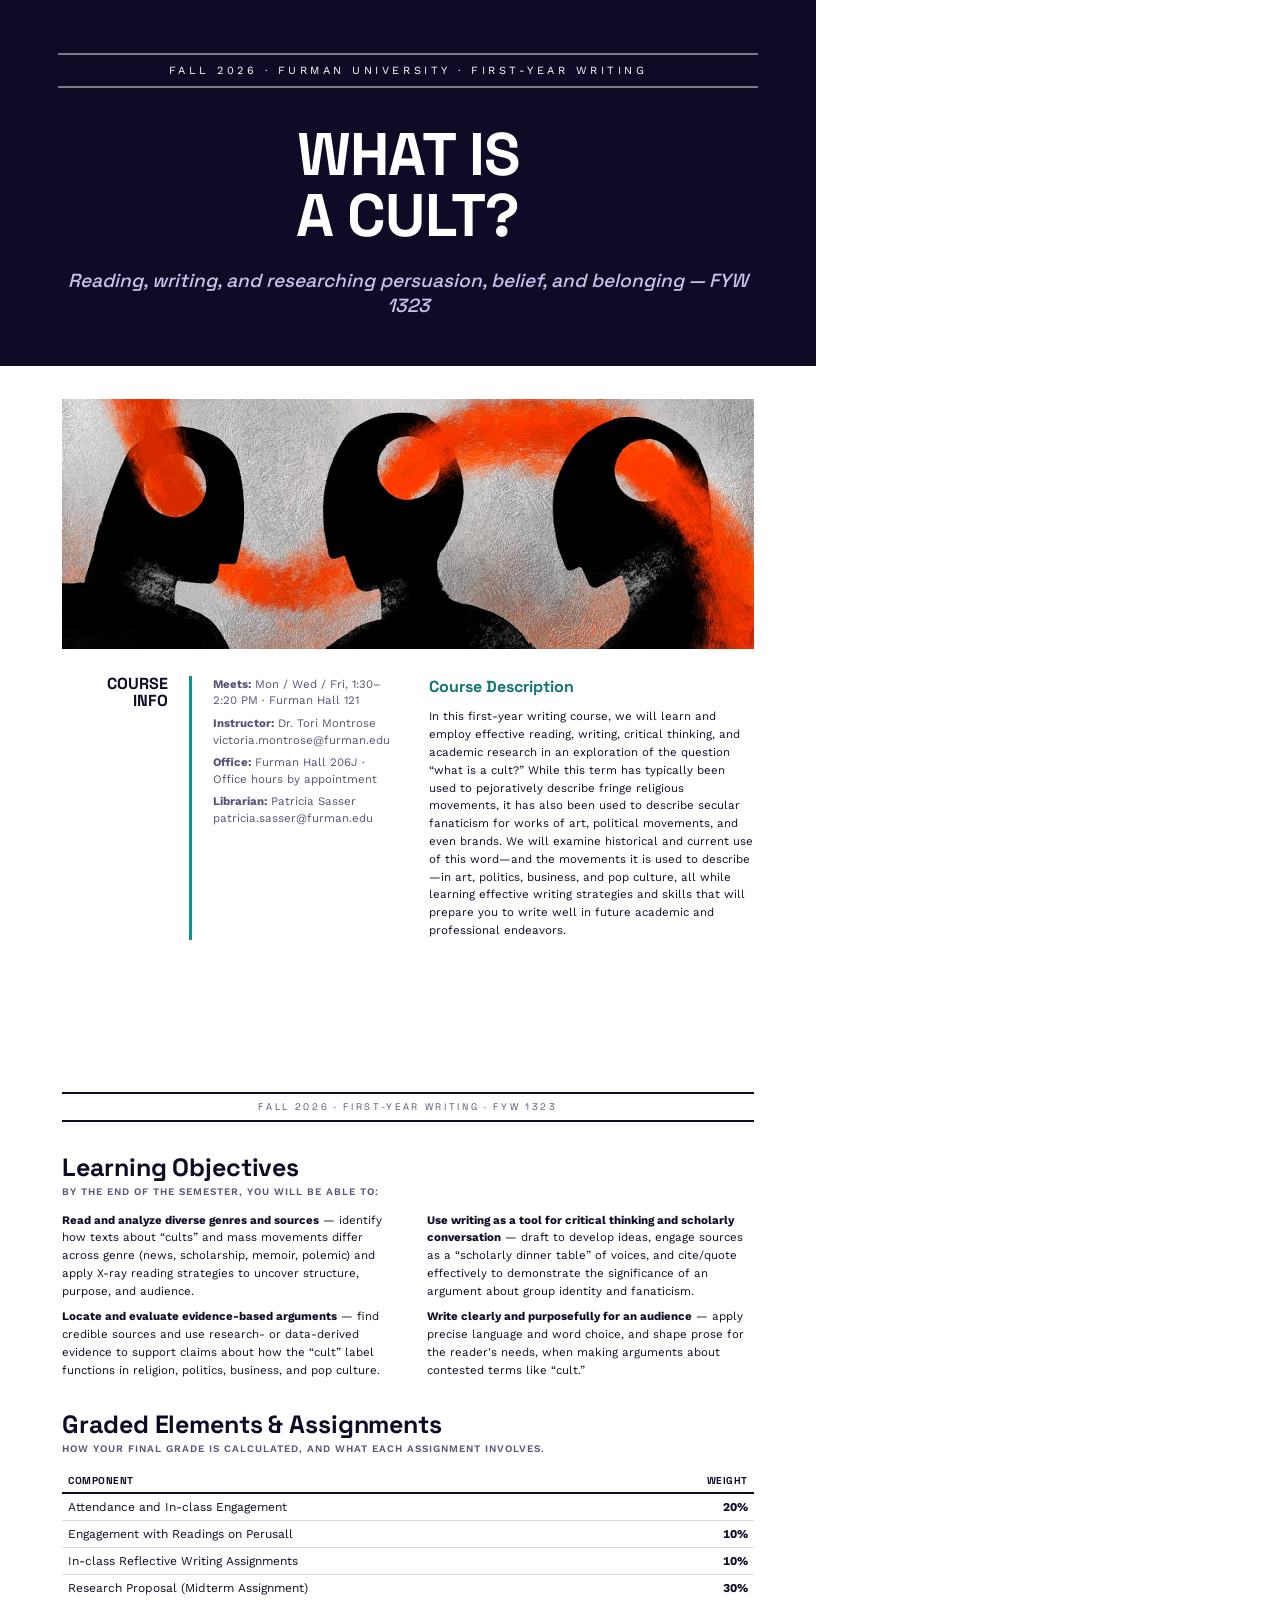
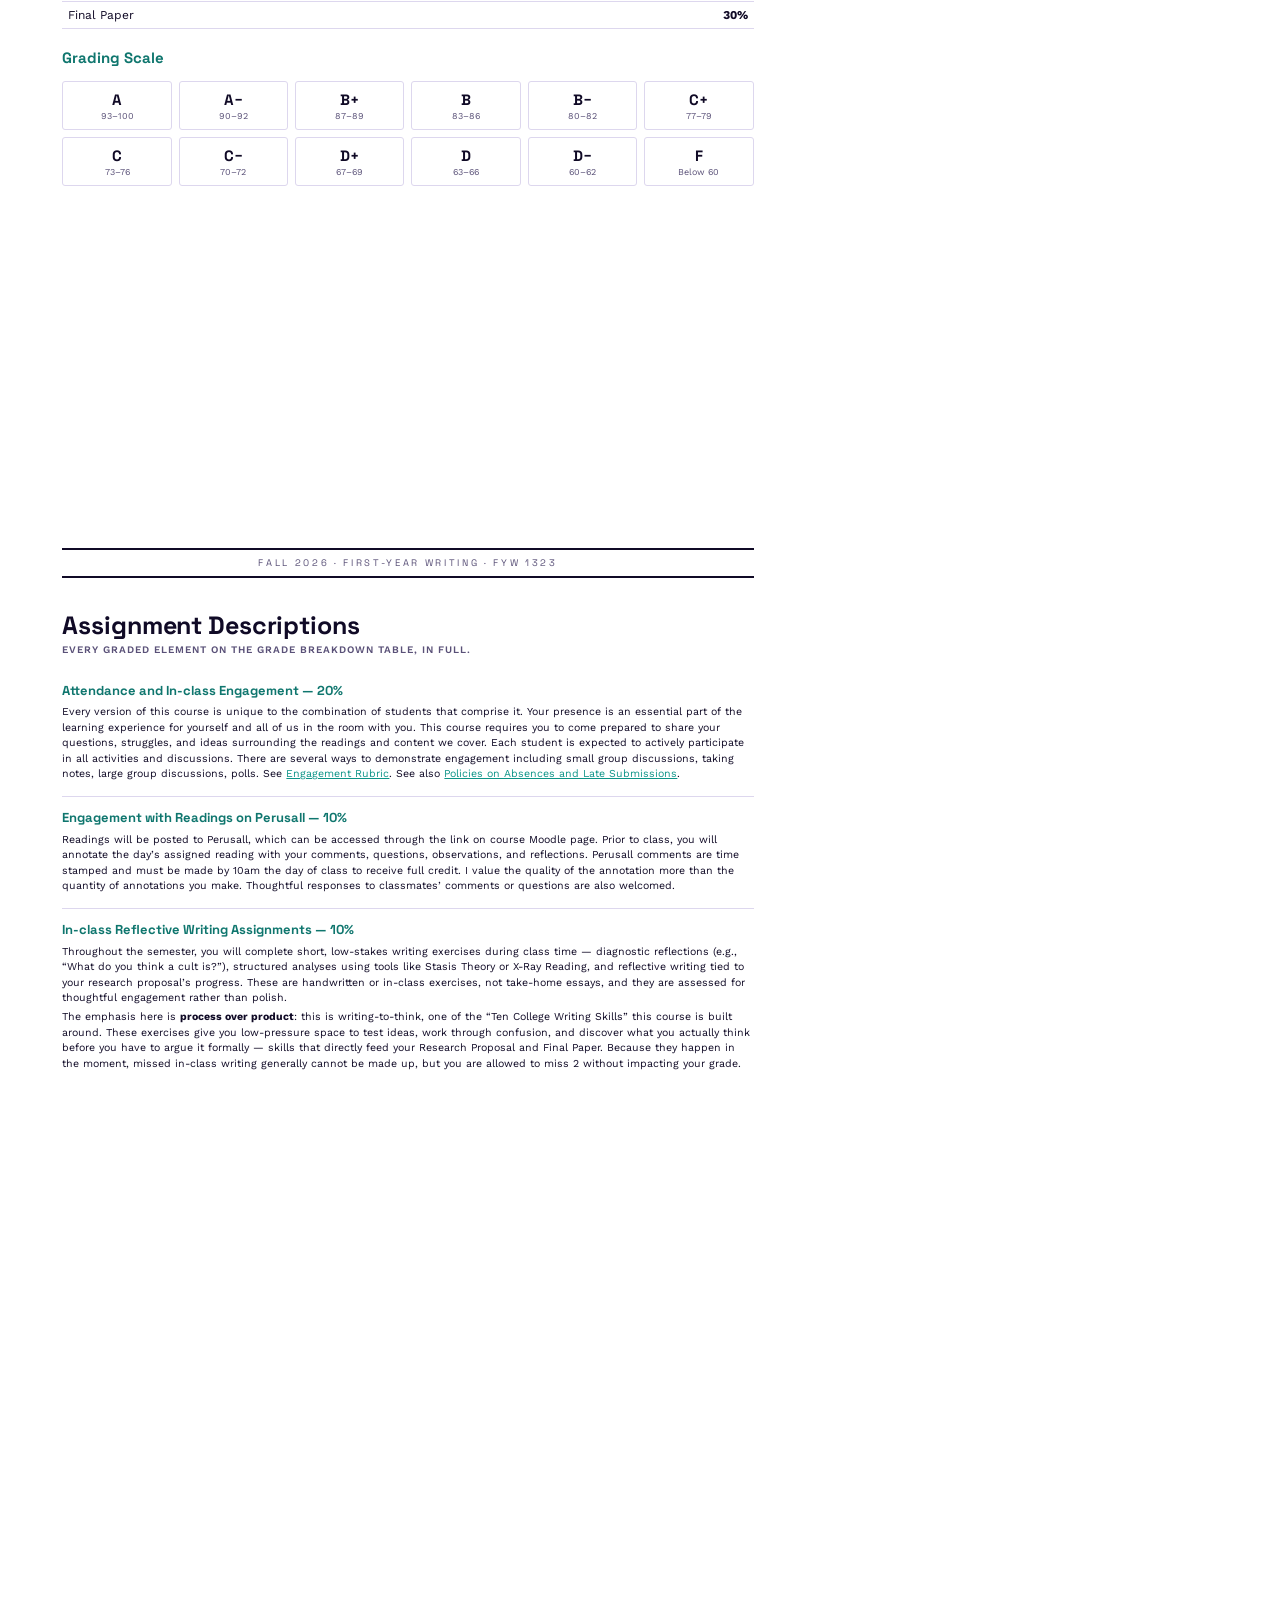
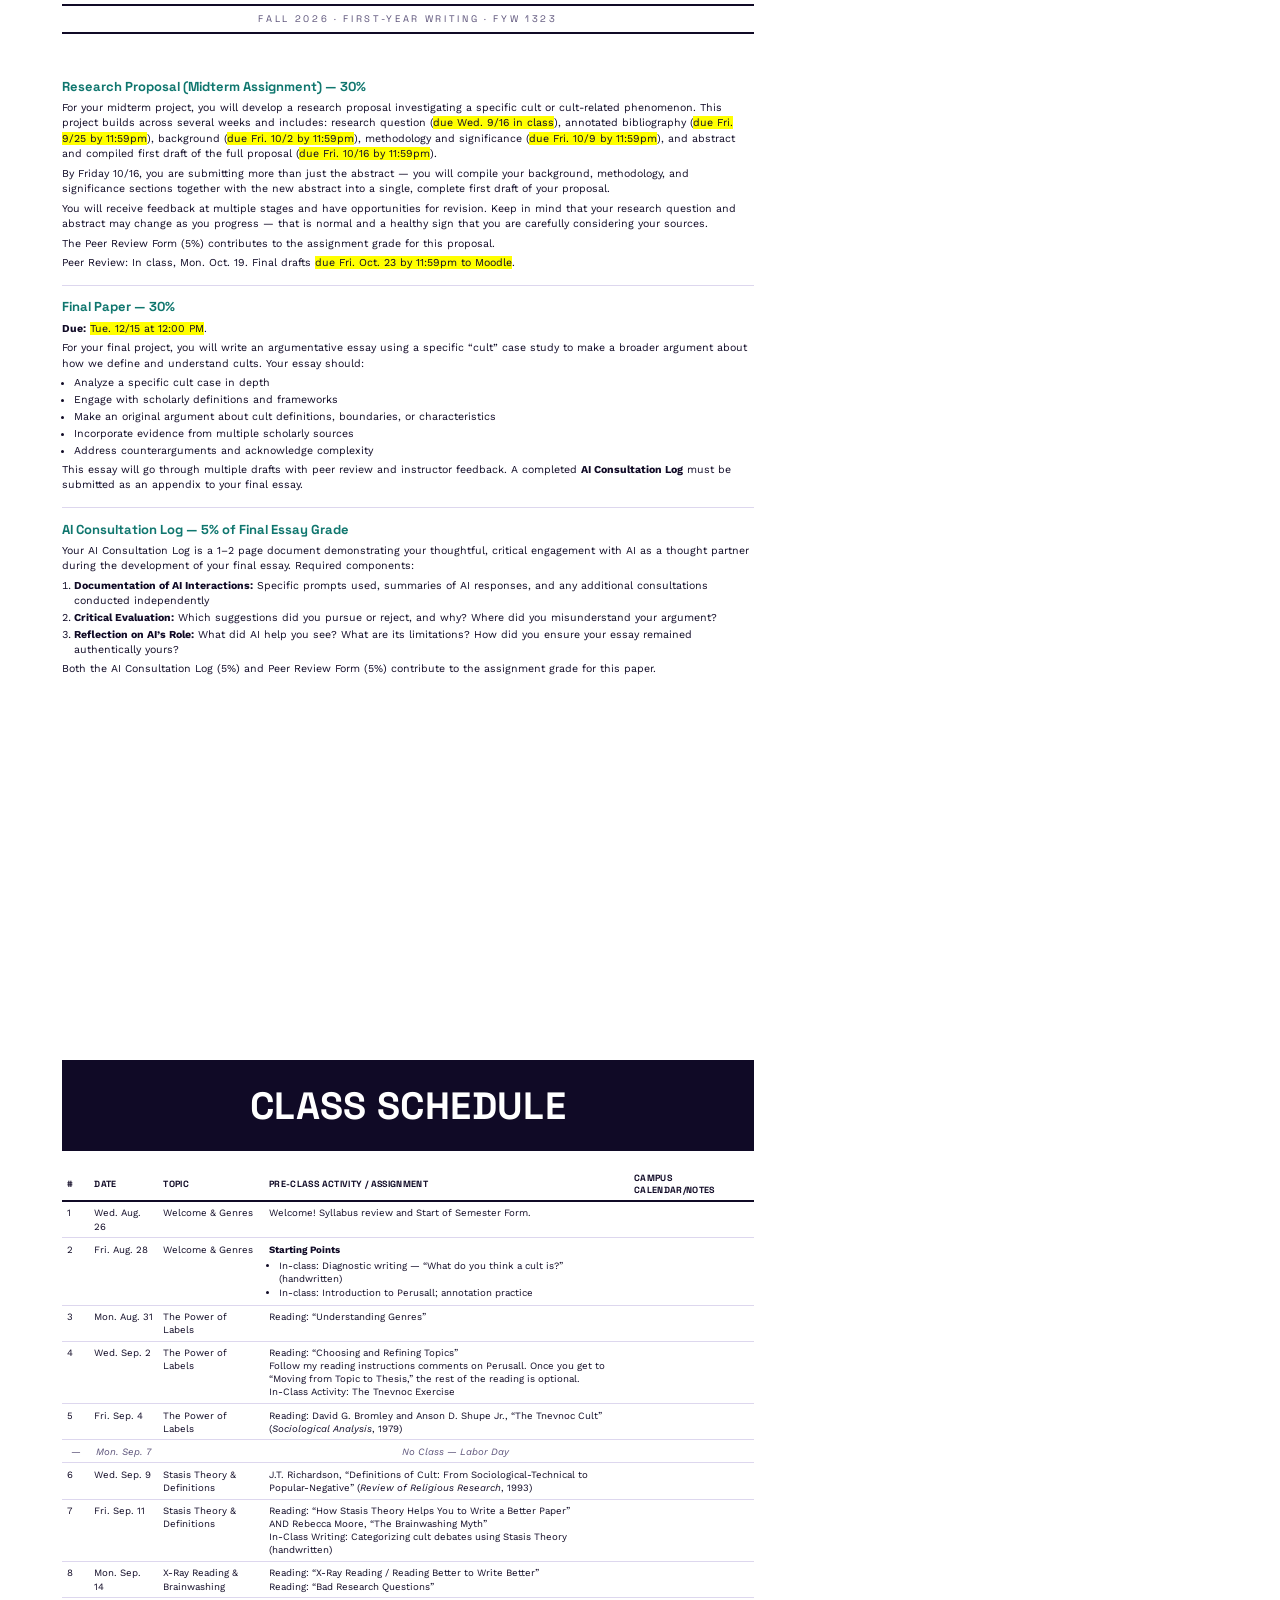
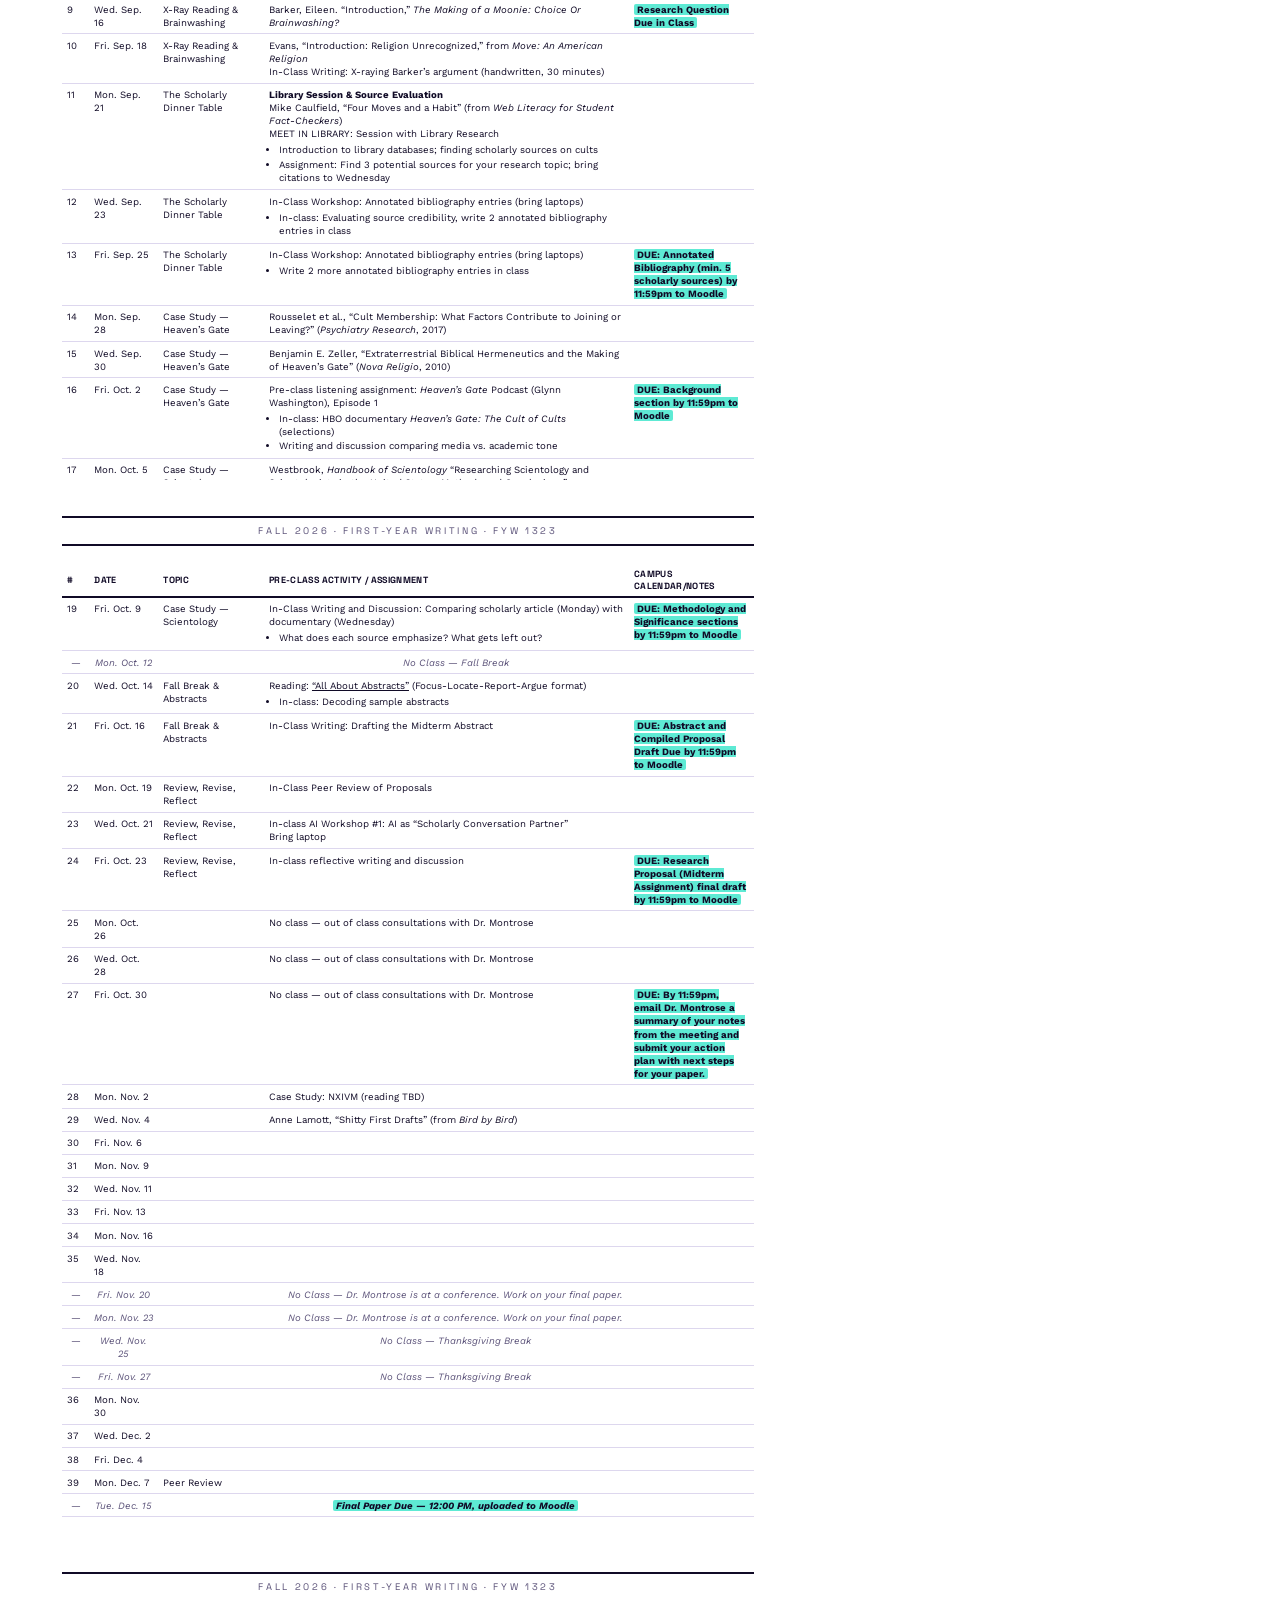
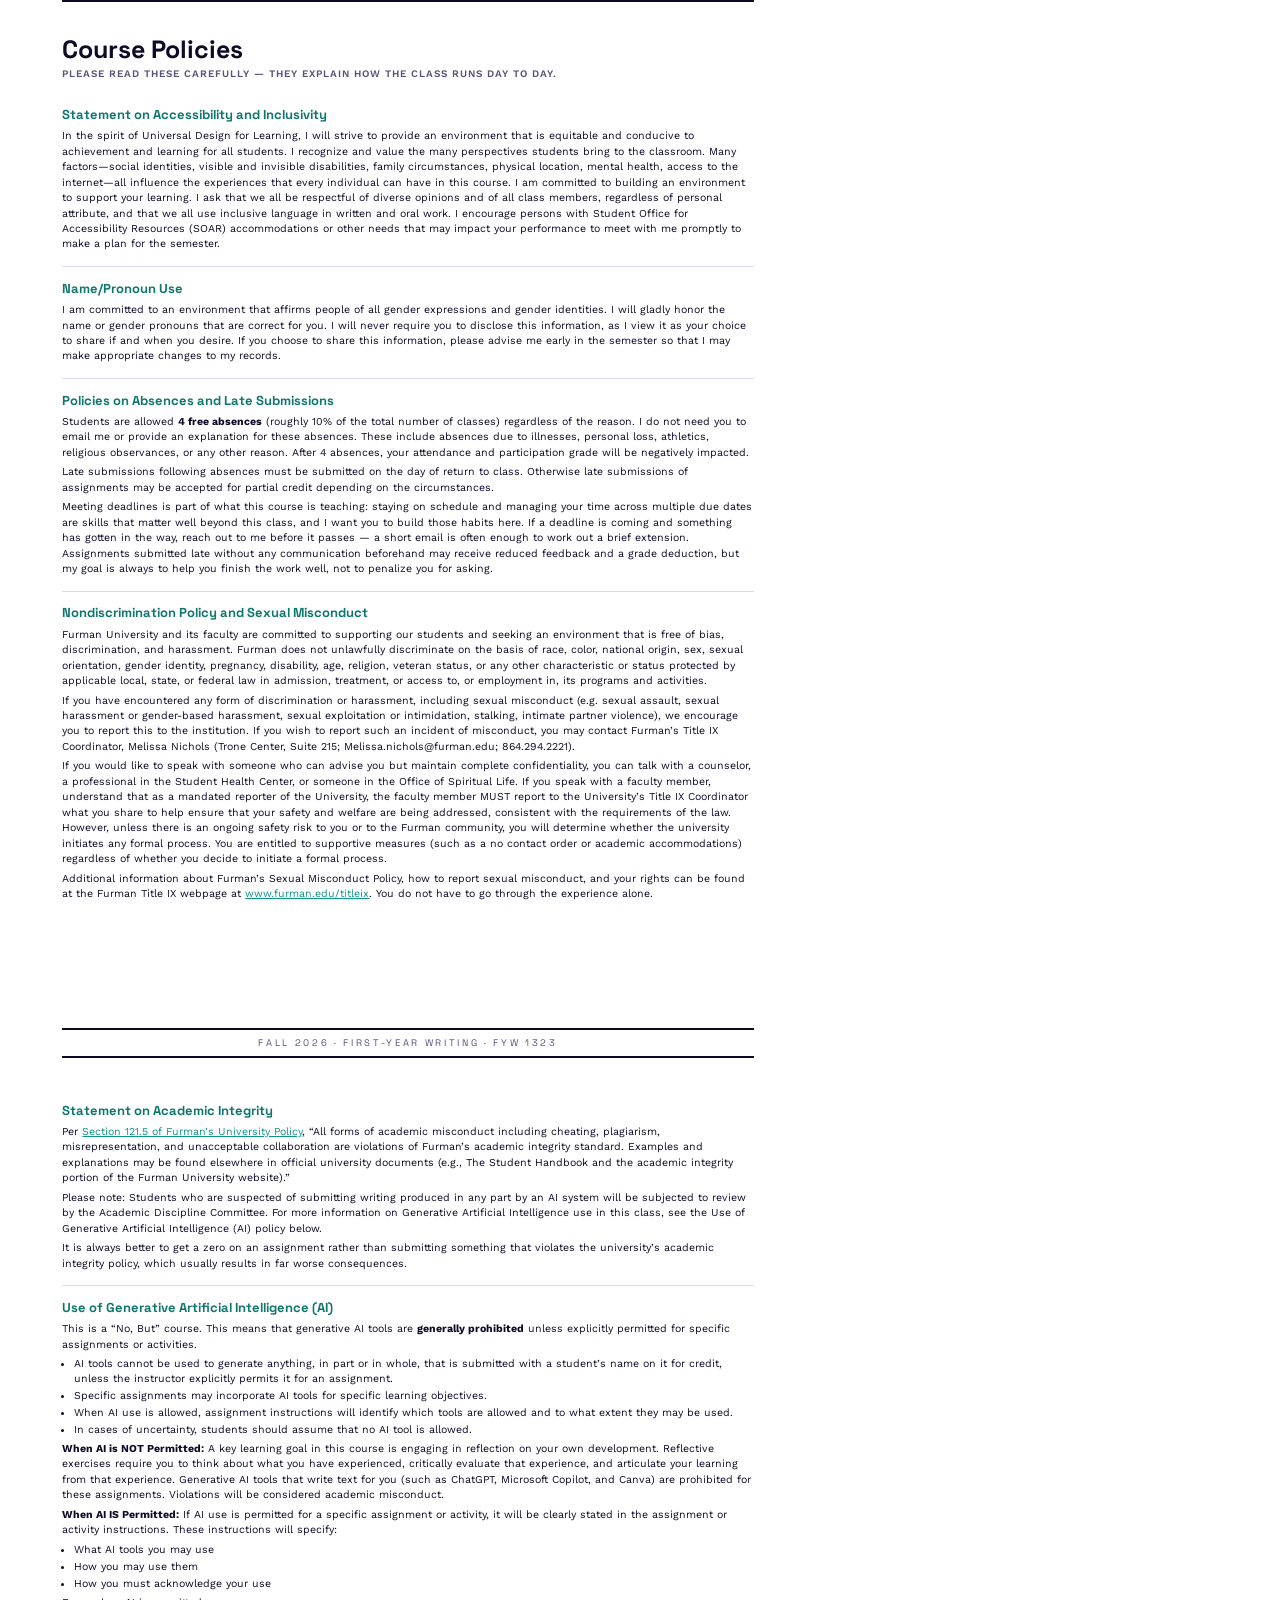
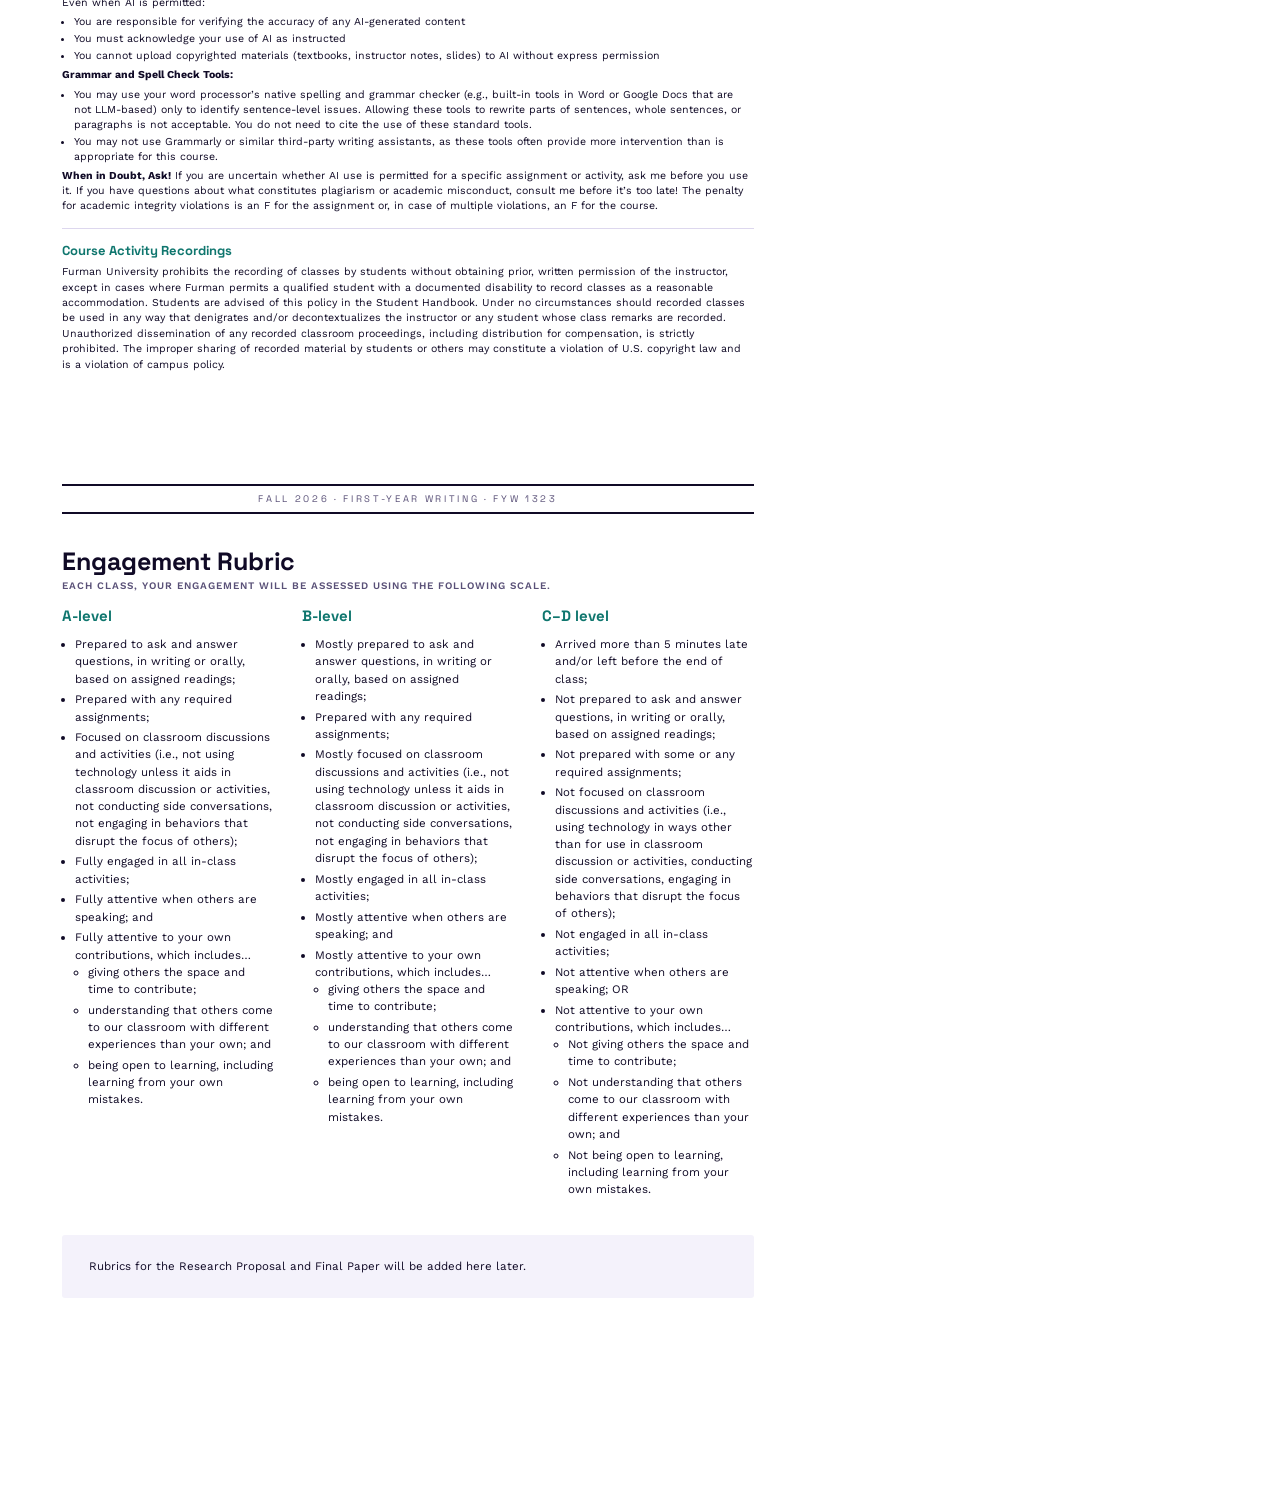
==== print-pdf/fyw-syllabus.html @ 08224fe6 "Add Perusall reading guidance to Wed. Sep. 2 entry Notes that students should follow the reading ins" ====
<!doctype html>
<html><head><meta charset="utf-8">
<title>FYW 1323 Syllabus</title>
<link rel="preconnect" href="https://fonts.googleapis.com">
<link rel="preconnect" href="https://fonts.gstatic.com" crossorigin>
<link href="https://fonts.googleapis.com/css2?family=Space+Grotesk:wght@500;600;700&family=Work+Sans:wght@400;500;600;700&display=swap" rel="stylesheet">
<link rel="stylesheet" href="print-system.css">
<style>
:root {
  --paper: #ffffff;
  --ink: #100a26;
  --ink-soft: #5a5178;
  --dark: #100a26;
  --on-dark: #ffffff;
  --on-dark-soft: #cbc3ec;
  --accent-a: #0d9488;
  --accent-strong: #0f766e;
  --accent-b: #6d28d9;
  --line: #ddd7ee;
  --callout-bg: #f4f2fb;
  --photo-bg: #f6f4fc;
  --accent-mark: #5eead4;
  --font-display: "Space Grotesk", sans-serif;
  --font-body: "Work Sans", sans-serif;
}
body { background: #ffffff; }
mark { color: #100a26 !important; }
a { color: var(--accent-a); }
</style>
</head><body>

<div class="page">
  <div class="cover-hero">
    <div class="cover-eyebrow">Fall 2026 &middot; Furman University &middot; First-Year Writing</div>
    <h1 class="cover-title">WHAT IS<br>A CULT?</h1>
    <p class="cover-subtitle">Reading, writing, and researching persuasion, belief, and belonging &mdash; FYW 1323</p>
  </div>
  <div class="pad" style="margin-top:0.35in;">
    <div style="height:2.6in; overflow:hidden;"><img src="cover-photo.png" style="width:100%; height:100%; object-fit:cover; display:block;"></div>
    <div class="cols2" style="margin-top:0.28in;">
      <div class="side-head" style="grid-template-columns:1.1in 3px 1fr;">
        <div class="label" style="font-size:16px;">Course<br>Info</div>
        <div class="rule"></div>
        <div class="body prose">
          <p><strong>Meets:</strong> Mon / Wed / Fri, 1:30&ndash;2:20 PM &middot; Furman Hall 121</p>
          <p><strong>Instructor:</strong> Dr. Tori Montrose<br>victoria.montrose@furman.edu</p>
          <p><strong>Office:</strong> Furman Hall 206J &middot; Office hours by appointment</p>
          <p><strong>Librarian:</strong> Patricia Sasser<br>patricia.sasser@furman.edu</p>
        </div>
      </div>
      <div class="prose">
        <h4 class="block-title" style="font-size:16px;">Course Description</h4>
        <p>In this first-year writing course, we will learn and employ effective reading, writing, critical thinking, and academic research in an exploration of the question &ldquo;what is a cult?&rdquo; While this term has typically been used to pejoratively describe fringe religious movements, it has also been used to describe secular fanaticism for works of art, political movements, and even brands. We will examine historical and current use of this word&mdash;and the movements it is used to describe&mdash;in art, politics, business, and pop culture, all while learning effective writing strategies and skills that will prepare you to write well in future academic and professional endeavors.</p>
      </div>
    </div>
  </div>
</div>


<div class="page">
  <div class="runhead">Fall 2026 &middot; First-Year Writing &middot; FYW 1323</div>
  <div class="pad" style="margin-top:0.3in;">
    <div class="sec-title">Learning Objectives</div>
    <div class="sec-kicker">By the end of the semester, you will be able to:</div>
    <div class="cols2">
      <div class="prose">
        <p><strong>Read and analyze diverse genres and sources</strong> &mdash; identify how texts about &ldquo;cults&rdquo; and mass movements differ across genre (news, scholarship, memoir, polemic) and apply X-ray reading strategies to uncover structure, purpose, and audience.</p>
        <p><strong>Locate and evaluate evidence-based arguments</strong> &mdash; find credible sources and use research- or data-derived evidence to support claims about how the &ldquo;cult&rdquo; label functions in religion, politics, business, and pop culture.</p>
      </div>
      <div class="prose">
        <p><strong>Use writing as a tool for critical thinking and scholarly conversation</strong> &mdash; draft to develop ideas, engage sources as a &ldquo;scholarly dinner table&rdquo; of voices, and cite/quote effectively to demonstrate the significance of an argument about group identity and fanaticism.</p>
        <p><strong>Write clearly and purposefully for an audience</strong> &mdash; apply precise language and word choice, and shape prose for the reader's needs, when making arguments about contested terms like &ldquo;cult.&rdquo;</p>
      </div>
    </div>

    <div class="sec-title" id="graded" style="margin-top:0.3in;">Graded Elements &amp; Assignments</div>
    <div class="sec-kicker">How your final grade is calculated, and what each assignment involves.</div>
    <table class="weights">
      <thead><tr><th>Component</th><th class="num">Weight</th></tr></thead>
      <tbody>
        <tr><td>Attendance and In-class Engagement</td><td class="num">20%</td></tr>
        <tr><td>Engagement with Readings on Perusall</td><td class="num">10%</td></tr>
        <tr><td>In-class Reflective Writing Assignments</td><td class="num">10%</td></tr>
        <tr><td>Research Proposal (Midterm Assignment)</td><td class="num">30%</td></tr>
        <tr><td>Final Paper</td><td class="num">30%</td></tr>
      </tbody>
    </table>
    <h4 class="block-title" style="margin-top:0.15in;">Grading Scale</h4>
    <div class="grade-scale">
      <div class="cell"><span class="letter">A</span><span class="pct">93&ndash;100</span></div>
      <div class="cell"><span class="letter">A&minus;</span><span class="pct">90&ndash;92</span></div>
      <div class="cell"><span class="letter">B+</span><span class="pct">87&ndash;89</span></div>
      <div class="cell"><span class="letter">B</span><span class="pct">83&ndash;86</span></div>
      <div class="cell"><span class="letter">B&minus;</span><span class="pct">80&ndash;82</span></div>
      <div class="cell"><span class="letter">C+</span><span class="pct">77&ndash;79</span></div>
      <div class="cell"><span class="letter">C</span><span class="pct">73&ndash;76</span></div>
      <div class="cell"><span class="letter">C&minus;</span><span class="pct">70&ndash;72</span></div>
      <div class="cell"><span class="letter">D+</span><span class="pct">67&ndash;69</span></div>
      <div class="cell"><span class="letter">D</span><span class="pct">63&ndash;66</span></div>
      <div class="cell"><span class="letter">D&minus;</span><span class="pct">60&ndash;62</span></div>
      <div class="cell"><span class="letter">F</span><span class="pct">Below 60</span></div>
    </div>
  </div>
</div>


<div class="page">
  <div class="runhead">Fall 2026 &middot; First-Year Writing &middot; FYW 1323</div>
  <div class="pad" style="margin-top:0.32in;">
    <div class="sec-title">Assignment Descriptions</div>
    <div class="sec-kicker">Every graded element on the Grade Breakdown table, in full.</div>
    <div class="item"><h4>Attendance and In-class Engagement &mdash; 20%</h4><div class="prose"><p>Every version of this course is unique to the combination of students that comprise it. Your presence is an essential part of the learning experience for yourself and all of us in the room with you. This course requires you to come prepared to share your questions, struggles, and ideas surrounding the readings and content we cover. Each student is expected to actively participate in all activities and discussions. There are several ways to demonstrate engagement including small group discussions, taking notes, large group discussions, polls. See <a href="#rubrics">Engagement Rubric</a>. See also <a href="#policy-absences">Policies on Absences and Late Submissions</a>.</p></div></div>
    <div class="item"><h4>Engagement with Readings on Perusall &mdash; 10%</h4><div class="prose"><p>Readings will be posted to Perusall, which can be accessed through the link on course Moodle page. Prior to class, you will annotate the day&rsquo;s assigned reading with your comments, questions, observations, and reflections. Perusall comments are time stamped and must be made by 10am the day of class to receive full credit. I value the quality of the annotation more than the quantity of annotations you make. Thoughtful responses to classmates&rsquo; comments or questions are also welcomed.</p></div></div>
    <div class="item"><h4>In-class Reflective Writing Assignments &mdash; 10%</h4><div class="prose"><p>Throughout the semester, you will complete short, low-stakes writing exercises during class time &mdash; diagnostic reflections (e.g., &ldquo;What do you think a cult is?&rdquo;), structured analyses using tools like Stasis Theory or X-Ray Reading, and reflective writing tied to your research proposal&rsquo;s progress. These are handwritten or in-class exercises, not take-home essays, and they are assessed for thoughtful engagement rather than polish.</p><p>The emphasis here is <strong>process over product</strong>: this is writing-to-think, one of the &ldquo;Ten College Writing Skills&rdquo; this course is built around. These exercises give you low-pressure space to test ideas, work through confusion, and discover what you actually think before you have to argue it formally &mdash; skills that directly feed your Research Proposal and Final Paper. Because they happen in the moment, missed in-class writing generally cannot be made up, but you are allowed to miss 2 without impacting your grade.</p></div></div>
  </div>
</div>


<div class="page">
  <div class="runhead">Fall 2026 &middot; First-Year Writing &middot; FYW 1323</div>
  <div class="pad" style="margin-top:0.32in;">
    <div class="item"><h4>Research Proposal (Midterm Assignment) &mdash; 30%</h4><div class="prose"><p>For your midterm project, you will develop a research proposal investigating a specific cult or cult-related phenomenon. This project builds across several weeks and includes: research question (<mark>due Wed. 9/16 in class</mark>), annotated bibliography (<mark>due Fri. 9/25 by 11:59pm</mark>), background (<mark>due Fri. 10/2 by 11:59pm</mark>), methodology and significance (<mark>due Fri. 10/9 by 11:59pm</mark>), and abstract and compiled first draft of the full proposal (<mark>due Fri. 10/16 by 11:59pm</mark>).</p><p>By Friday 10/16, you are submitting more than just the abstract &mdash; you will compile your background, methodology, and significance sections together with the new abstract into a single, complete first draft of your proposal.</p><p>You will receive feedback at multiple stages and have opportunities for revision. Keep in mind that your research question and abstract may change as you progress &mdash; that is normal and a healthy sign that you are carefully considering your sources.</p><p>The Peer Review Form (5%) contributes to the assignment grade for this proposal.</p><p>Peer Review: In class, Mon. Oct. 19. Final drafts <mark>due Fri. Oct. 23 by 11:59pm to Moodle</mark>.</p></div></div>
    <div class="item"><h4>Final Paper &mdash; 30%</h4><div class="prose"><p><strong>Due:</strong> <mark>Tue. 12/15 at 12:00 PM</mark>.</p><p>For your final project, you will write an argumentative essay using a specific &ldquo;cult&rdquo; case study to make a broader argument about how we define and understand cults. Your essay should:</p><ul><li>Analyze a specific cult case in depth</li><li>Engage with scholarly definitions and frameworks</li><li>Make an original argument about cult definitions, boundaries, or characteristics</li><li>Incorporate evidence from multiple scholarly sources</li><li>Address counterarguments and acknowledge complexity</li></ul><p>This essay will go through multiple drafts with peer review and instructor feedback. A completed <strong>AI Consultation Log</strong> must be submitted as an appendix to your final essay.</p></div></div>
    <div class="item"><h4>AI Consultation Log &mdash; 5% of Final Essay Grade</h4><div class="prose"><p>Your AI Consultation Log is a 1&ndash;2 page document demonstrating your thoughtful, critical engagement with AI as a thought partner during the development of your final essay. Required components:</p><ol><li><strong>Documentation of AI Interactions:</strong> Specific prompts used, summaries of AI responses, and any additional consultations conducted independently</li><li><strong>Critical Evaluation:</strong> Which suggestions did you pursue or reject, and why? Where did you misunderstand your argument?</li><li><strong>Reflection on AI&rsquo;s Role:</strong> What did AI help you see? What are its limitations? How did you ensure your essay remained authentically yours?</li></ol><p>Both the AI Consultation Log (5%) and Peer Review Form (5%) contribute to the assignment grade for this paper.</p></div></div>
  </div>
</div>


<div class="page">
  <div class="title-bar" id="schedule">CLASS SCHEDULE</div>
  <div class="pad" style="margin-top:0.18in;"><table class="sched"><thead><tr><th style="width:0.28in">#</th><th style="width:0.72in">Date</th><th style="width:1.1in">Topic</th><th>Pre-class Activity / Assignment</th><th style="width:1.3in">Campus Calendar/Notes</th></tr></thead><tbody><tr><td class="num-col">1</td><td class="date-col">Wed. Aug. 26</td><td>Welcome &amp; Genres</td><td>Welcome! Syllabus review and Start of Semester Form.</td><td></td></tr>
<tr><td class="num-col">2</td><td class="date-col">Fri. Aug. 28</td><td>Welcome &amp; Genres</td><td><strong>Starting Points</strong><ul><li>In-class: Diagnostic writing &mdash; &ldquo;What do you think a cult is?&rdquo; (handwritten)</li><li>In-class: Introduction to Perusall; annotation practice</li></ul></td><td></td></tr>
<tr><td class="num-col">3</td><td class="date-col">Mon. Aug. 31</td><td>The Power of Labels</td><td>Reading: &ldquo;Understanding Genres&rdquo;</td><td></td></tr>
<tr><td class="num-col">4</td><td class="date-col">Wed. Sep. 2</td><td>The Power of Labels</td><td>Reading: &ldquo;Choosing and Refining Topics&rdquo;<br>Follow my reading instructions comments on Perusall. Once you get to &ldquo;Moving from Topic to Thesis,&rdquo; the rest of the reading is optional.<br>In-Class Activity: The Tnevnoc Exercise</td><td></td></tr>
<tr><td class="num-col">5</td><td class="date-col">Fri. Sep. 4</td><td>The Power of Labels</td><td>Reading: David G. Bromley and Anson D. Shupe Jr., &ldquo;The Tnevnoc Cult&rdquo; (<em>Sociological Analysis</em>, 1979)</td><td></td></tr>
<tr class="noclass-row"><td>&mdash;</td><td>Mon. Sep. 7</td><td colspan="3">No Class &mdash; Labor Day</td></tr>
<tr><td class="num-col">6</td><td class="date-col">Wed. Sep. 9</td><td>Stasis Theory &amp; Definitions</td><td>J.T. Richardson, &ldquo;Definitions of Cult: From Sociological-Technical to Popular-Negative&rdquo; (<em>Review of Religious Research</em>, 1993)</td><td></td></tr>
<tr><td class="num-col">7</td><td class="date-col">Fri. Sep. 11</td><td>Stasis Theory &amp; Definitions</td><td>Reading: &ldquo;How Stasis Theory Helps You to Write a Better Paper&rdquo;<br>AND Rebecca Moore, &ldquo;The Brainwashing Myth&rdquo;<br>In-Class Writing: Categorizing cult debates using Stasis Theory (handwritten)</td><td></td></tr>
<tr><td class="num-col">8</td><td class="date-col">Mon. Sep. 14</td><td>X-Ray Reading &amp; Brainwashing</td><td>Reading: &ldquo;X-Ray Reading / Reading Better to Write Better&rdquo;<br>Reading: &ldquo;Bad Research Questions&rdquo;</td><td></td></tr>
<tr><td class="num-col">9</td><td class="date-col">Wed. Sep. 16</td><td>X-Ray Reading &amp; Brainwashing</td><td>Barker, Eileen. &ldquo;Introduction,&rdquo; <em>The Making of a Moonie: Choice Or Brainwashing?</em></td><td><mark>Research Question Due in Class</mark></td></tr>
<tr><td class="num-col">10</td><td class="date-col">Fri. Sep. 18</td><td>X-Ray Reading &amp; Brainwashing</td><td>Evans, &ldquo;Introduction: Religion Unrecognized,&rdquo; from <em>Move: An American Religion</em><br>In-Class Writing: X-raying Barker&rsquo;s argument (handwritten, 30 minutes)</td><td></td></tr>
<tr><td class="num-col">11</td><td class="date-col">Mon. Sep. 21</td><td>The Scholarly Dinner Table</td><td><strong>Library Session &amp; Source Evaluation</strong><br>Mike Caulfield, &ldquo;Four Moves and a Habit&rdquo; (from <em>Web Literacy for Student Fact-Checkers</em>)<br>MEET IN LIBRARY: Session with Library Research<ul><li>Introduction to library databases; finding scholarly sources on cults</li><li>Assignment: Find 3 potential sources for your research topic; bring citations to Wednesday</li></ul></td><td></td></tr>
<tr><td class="num-col">12</td><td class="date-col">Wed. Sep. 23</td><td>The Scholarly Dinner Table</td><td>In-Class Workshop: Annotated bibliography entries (bring laptops)<ul><li>In-class: Evaluating source credibility, write 2 annotated bibliography entries in class</li></ul></td><td></td></tr>
<tr><td class="num-col">13</td><td class="date-col">Fri. Sep. 25</td><td>The Scholarly Dinner Table</td><td>In-Class Workshop: Annotated bibliography entries (bring laptops)<ul><li>Write 2 more annotated bibliography entries in class</li></ul></td><td><mark>DUE: Annotated Bibliography (min. 5 scholarly sources) by 11:59pm to Moodle</mark></td></tr>
<tr><td class="num-col">14</td><td class="date-col">Mon. Sep. 28</td><td>Case Study &mdash; Heaven&rsquo;s Gate</td><td>Rousselet et al., &ldquo;Cult Membership: What Factors Contribute to Joining or Leaving?&rdquo; (<em>Psychiatry Research</em>, 2017)</td><td></td></tr>
<tr><td class="num-col">15</td><td class="date-col">Wed. Sep. 30</td><td>Case Study &mdash; Heaven&rsquo;s Gate</td><td>Benjamin E. Zeller, &ldquo;Extraterrestrial Biblical Hermeneutics and the Making of Heaven&rsquo;s Gate&rdquo; (<em>Nova Religio</em>, 2010)</td><td></td></tr>
<tr><td class="num-col">16</td><td class="date-col">Fri. Oct. 2</td><td>Case Study &mdash; Heaven&rsquo;s Gate</td><td>Pre-class listening assignment: <em>Heaven&rsquo;s Gate</em> Podcast (Glynn Washington), Episode 1<ul><li>In-class: HBO documentary <em>Heaven&rsquo;s Gate: The Cult of Cults</em> (selections)</li><li>Writing and discussion comparing media vs. academic tone</li></ul></td><td><mark>DUE: Background section by 11:59pm to Moodle</mark></td></tr>
<tr><td class="num-col">17</td><td class="date-col">Mon. Oct. 5</td><td>Case Study &mdash; Scientology</td><td>Westbrook, <em>Handbook of Scientology</em> &ldquo;Researching Scientology and Scientologists in the United States: Methods and Conclusions&rdquo;</td><td></td></tr>
<tr><td class="num-col">18</td><td class="date-col">Wed. Oct. 7</td><td>Case Study &mdash; Scientology</td><td>Gerald Graff, &ldquo;They Say / I Say&rdquo;: The Moves That Matter in Academic Writing, with readings<br>In class: Selections from <em>Going Clear</em></td><td></td></tr></tbody></table></div>
</div>


<div class="page">
  <div class="runhead">Fall 2026 &middot; First-Year Writing &middot; FYW 1323</div>
  <div class="pad" style="margin-top:0.18in;"><table class="sched"><thead><tr><th style="width:0.28in">#</th><th style="width:0.72in">Date</th><th style="width:1.1in">Topic</th><th>Pre-class Activity / Assignment</th><th style="width:1.3in">Campus Calendar/Notes</th></tr></thead><tbody><tr><td class="num-col">19</td><td class="date-col">Fri. Oct. 9</td><td>Case Study &mdash; Scientology</td><td>In-Class Writing and Discussion: Comparing scholarly article (Monday) with documentary (Wednesday)<ul><li>What does each source emphasize? What gets left out?</li></ul></td><td><mark>DUE: Methodology and Significance sections by 11:59pm to Moodle</mark></td></tr>
<tr class="noclass-row"><td>&mdash;</td><td>Mon. Oct. 12</td><td colspan="3">No Class &mdash; Fall Break</td></tr>
<tr><td class="num-col">20</td><td class="date-col">Wed. Oct. 14</td><td>Fall Break &amp; Abstracts</td><td>Reading: <a href="https://patthomson.net/2022/09/19/academic-writing-from-tiny-text-to-road-map/">&ldquo;All About Abstracts&rdquo;</a> (Focus-Locate-Report-Argue format)<ul><li>In-class: Decoding sample abstracts</li></ul></td><td></td></tr>
<tr><td class="num-col">21</td><td class="date-col">Fri. Oct. 16</td><td>Fall Break &amp; Abstracts</td><td>In-Class Writing: Drafting the Midterm Abstract</td><td><mark>DUE: Abstract and Compiled Proposal Draft Due by 11:59pm to Moodle</mark></td></tr>
<tr><td class="num-col">22</td><td class="date-col">Mon. Oct. 19</td><td>Review, Revise, Reflect</td><td>In-Class Peer Review of Proposals</td><td></td></tr>
<tr><td class="num-col">23</td><td class="date-col">Wed. Oct. 21</td><td>Review, Revise, Reflect</td><td>In-class AI Workshop #1: AI as &ldquo;Scholarly Conversation Partner&rdquo;<br>Bring laptop</td><td></td></tr>
<tr><td class="num-col">24</td><td class="date-col">Fri. Oct. 23</td><td>Review, Revise, Reflect</td><td>In-class reflective writing and discussion</td><td><mark>DUE: Research Proposal (Midterm Assignment) final draft by 11:59pm to Moodle</mark></td></tr>
<tr><td class="num-col">25</td><td class="date-col">Mon. Oct. 26</td><td></td><td>No class &mdash; out of class consultations with Dr. Montrose</td><td></td></tr>
<tr><td class="num-col">26</td><td class="date-col">Wed. Oct. 28</td><td></td><td>No class &mdash; out of class consultations with Dr. Montrose</td><td></td></tr>
<tr><td class="num-col">27</td><td class="date-col">Fri. Oct. 30</td><td></td><td>No class &mdash; out of class consultations with Dr. Montrose</td><td><mark>DUE: By 11:59pm, email Dr. Montrose a summary of your notes from the meeting and submit your action plan with next steps for your paper.</mark></td></tr>
<tr><td class="num-col">28</td><td class="date-col">Mon. Nov. 2</td><td></td><td>Case Study: NXIVM (reading TBD)</td><td></td></tr>
<tr><td class="num-col">29</td><td class="date-col">Wed. Nov. 4</td><td></td><td>Anne Lamott, &ldquo;Shitty First Drafts&rdquo; (from <em>Bird by Bird</em>)</td><td></td></tr>
<tr><td class="num-col">30</td><td class="date-col">Fri. Nov. 6</td><td></td><td></td><td></td></tr>
<tr><td class="num-col">31</td><td class="date-col">Mon. Nov. 9</td><td></td><td></td><td></td></tr>
<tr><td class="num-col">32</td><td class="date-col">Wed. Nov. 11</td><td></td><td></td><td></td></tr>
<tr><td class="num-col">33</td><td class="date-col">Fri. Nov. 13</td><td></td><td></td><td></td></tr>
<tr><td class="num-col">34</td><td class="date-col">Mon. Nov. 16</td><td></td><td></td><td></td></tr>
<tr><td class="num-col">35</td><td class="date-col">Wed. Nov. 18</td><td></td><td></td><td></td></tr>
<tr class="noclass-row"><td>&mdash;</td><td>Fri. Nov. 20</td><td colspan="3">No Class &mdash; Dr. Montrose is at a conference. Work on your final paper.</td></tr>
<tr class="noclass-row"><td>&mdash;</td><td>Mon. Nov. 23</td><td colspan="3">No Class &mdash; Dr. Montrose is at a conference. Work on your final paper.</td></tr>
<tr class="noclass-row"><td>&mdash;</td><td>Wed. Nov. 25</td><td colspan="3">No Class &mdash; Thanksgiving Break</td></tr>
<tr class="noclass-row"><td>&mdash;</td><td>Fri. Nov. 27</td><td colspan="3">No Class &mdash; Thanksgiving Break</td></tr>
<tr><td class="num-col">36</td><td class="date-col">Mon. Nov. 30</td><td></td><td></td><td></td></tr>
<tr><td class="num-col">37</td><td class="date-col">Wed. Dec. 2</td><td></td><td></td><td></td></tr>
<tr><td class="num-col">38</td><td class="date-col">Fri. Dec. 4</td><td></td><td></td><td></td></tr>
<tr><td class="num-col">39</td><td class="date-col">Mon. Dec. 7</td><td>Peer Review</td><td></td><td></td></tr>
<tr class="noclass-row"><td>&mdash;</td><td>Tue. Dec. 15</td><td colspan="3"><mark>Final Paper Due &mdash; 12:00 PM, uploaded to Moodle</mark></td></tr></tbody></table></div>
</div>


<div class="page">
  <div class="runhead">Fall 2026 &middot; First-Year Writing &middot; FYW 1323</div>
  <div class="pad" style="margin-top:0.32in;">
    <div class="sec-title" id="policies">Course Policies</div>
    <div class="sec-kicker">Please read these carefully &mdash; they explain how the class runs day to day.</div>
    <div class="item"><h4>Statement on Accessibility and Inclusivity</h4><div class="prose"><p>In the spirit of Universal Design for Learning, I will strive to provide an environment that is equitable and conducive to achievement and learning for all students. I recognize and value the many perspectives students bring to the classroom. Many factors&mdash;social identities, visible and invisible disabilities, family circumstances, physical location, mental health, access to the internet&mdash;all influence the experiences that every individual can have in this course. I am committed to building an environment to support your learning. I ask that we all be respectful of diverse opinions and of all class members, regardless of personal attribute, and that we all use inclusive language in written and oral work. I encourage persons with Student Office for Accessibility Resources (SOAR) accommodations or other needs that may impact your performance to meet with me promptly to make a plan for the semester.</p></div></div>
    <div class="item"><h4>Name/Pronoun Use</h4><div class="prose"><p>I am committed to an environment that affirms people of all gender expressions and gender identities. I will gladly honor the name or gender pronouns that are correct for you. I will never require you to disclose this information, as I view it as your choice to share if and when you desire. If you choose to share this information, please advise me early in the semester so that I may make appropriate changes to my records.</p></div></div>
    <div class="item"><h4><span id="policy-absences">Policies on Absences and Late Submissions</span></h4><div class="prose"><p>Students are allowed <strong>4 free absences</strong> (roughly 10% of the total number of classes) regardless of the reason. I do not need you to email me or provide an explanation for these absences. These include absences due to illnesses, personal loss, athletics, religious observances, or any other reason. After 4 absences, your attendance and participation grade will be negatively impacted.</p><p>Late submissions following absences must be submitted on the day of return to class. Otherwise late submissions of assignments may be accepted for partial credit depending on the circumstances.</p><p>Meeting deadlines is part of what this course is teaching: staying on schedule and managing your time across multiple due dates are skills that matter well beyond this class, and I want you to build those habits here. If a deadline is coming and something has gotten in the way, reach out to me before it passes &mdash; a short email is often enough to work out a brief extension. Assignments submitted late without any communication beforehand may receive reduced feedback and a grade deduction, but my goal is always to help you finish the work well, not to penalize you for asking.</p></div></div>
    <div class="item"><h4>Nondiscrimination Policy and Sexual Misconduct</h4><div class="prose"><p>Furman University and its faculty are committed to supporting our students and seeking an environment that is free of bias, discrimination, and harassment. Furman does not unlawfully discriminate on the basis of race, color, national origin, sex, sexual orientation, gender identity, pregnancy, disability, age, religion, veteran status, or any other characteristic or status protected by applicable local, state, or federal law in admission, treatment, or access to, or employment in, its programs and activities.</p><p>If you have encountered any form of discrimination or harassment, including sexual misconduct (e.g. sexual assault, sexual harassment or gender-based harassment, sexual exploitation or intimidation, stalking, intimate partner violence), we encourage you to report this to the institution. If you wish to report such an incident of misconduct, you may contact Furman&rsquo;s Title IX Coordinator, Melissa Nichols (Trone Center, Suite 215; Melissa.nichols@furman.edu; 864.294.2221).</p><p>If you would like to speak with someone who can advise you but maintain complete confidentiality, you can talk with a counselor, a professional in the Student Health Center, or someone in the Office of Spiritual Life. If you speak with a faculty member, understand that as a mandated reporter of the University, the faculty member MUST report to the University&rsquo;s Title IX Coordinator what you share to help ensure that your safety and welfare are being addressed, consistent with the requirements of the law. However, unless there is an ongoing safety risk to you or to the Furman community, you will determine whether the university initiates any formal process. You are entitled to supportive measures (such as a no contact order or academic accommodations) regardless of whether you decide to initiate a formal process.</p><p>Additional information about Furman&rsquo;s Sexual Misconduct Policy, how to report sexual misconduct, and your rights can be found at the Furman Title IX webpage at <a href="https://www.furman.edu/titleix">www.furman.edu/titleix</a>. You do not have to go through the experience alone.</p></div></div>
  </div>
</div>


<div class="page">
  <div class="runhead">Fall 2026 &middot; First-Year Writing &middot; FYW 1323</div>
  <div class="pad" style="margin-top:0.32in;">
    <div class="item"><h4>Statement on Academic Integrity</h4><div class="prose"><p>Per <a href="https://policies.furman.edu//view.php?policy=584">Section 121.5 of Furman&rsquo;s University Policy</a>, &ldquo;All forms of academic misconduct including cheating, plagiarism, misrepresentation, and unacceptable collaboration are violations of Furman&rsquo;s academic integrity standard. Examples and explanations may be found elsewhere in official university documents (e.g., The Student Handbook and the academic integrity portion of the Furman University website).&rdquo;</p><p>Please note: Students who are suspected of submitting writing produced in any part by an AI system will be subjected to review by the Academic Discipline Committee. For more information on Generative Artificial Intelligence use in this class, see the Use of Generative Artificial Intelligence (AI) policy below.</p><p>It is always better to get a zero on an assignment rather than submitting something that violates the university&rsquo;s academic integrity policy, which usually results in far worse consequences.</p></div></div>
    <div class="item"><h4>Use of Generative Artificial Intelligence (AI)</h4><div class="prose"><p>This is a &ldquo;No, But&rdquo; course. This means that generative AI tools are <strong>generally prohibited</strong> unless explicitly permitted for specific assignments or activities.</p><ul><li>AI tools cannot be used to generate anything, in part or in whole, that is submitted with a student&rsquo;s name on it for credit, unless the instructor explicitly permits it for an assignment.</li><li>Specific assignments may incorporate AI tools for specific learning objectives.</li><li>When AI use is allowed, assignment instructions will identify which tools are allowed and to what extent they may be used.</li><li>In cases of uncertainty, students should assume that no AI tool is allowed.</li></ul><p><strong>When AI is NOT Permitted:</strong> A key learning goal in this course is engaging in reflection on your own development. Reflective exercises require you to think about what you have experienced, critically evaluate that experience, and articulate your learning from that experience. Generative AI tools that write text for you (such as ChatGPT, Microsoft Copilot, and Canva) are prohibited for these assignments. Violations will be considered academic misconduct.</p><p><strong>When AI IS Permitted:</strong> If AI use is permitted for a specific assignment or activity, it will be clearly stated in the assignment or activity instructions. These instructions will specify:</p><ul><li>What AI tools you may use</li><li>How you may use them</li><li>How you must acknowledge your use</li></ul><p>Even when AI is permitted:</p><ul><li>You are responsible for verifying the accuracy of any AI-generated content</li><li>You must acknowledge your use of AI as instructed</li><li>You cannot upload copyrighted materials (textbooks, instructor notes, slides) to AI without express permission</li></ul><p><strong>Grammar and Spell Check Tools:</strong></p><ul><li>You may use your word processor&rsquo;s native spelling and grammar checker (e.g., built-in tools in Word or Google Docs that are not LLM-based) only to identify sentence-level issues. Allowing these tools to rewrite parts of sentences, whole sentences, or paragraphs is not acceptable. You do not need to cite the use of these standard tools.</li><li>You may not use Grammarly or similar third-party writing assistants, as these tools often provide more intervention than is appropriate for this course.</li></ul><p><strong>When in Doubt, Ask!</strong> If you are uncertain whether AI use is permitted for a specific assignment or activity, ask me before you use it. If you have questions about what constitutes plagiarism or academic misconduct, consult me before it&rsquo;s too late! The penalty for academic integrity violations is an F for the assignment or, in case of multiple violations, an F for the course.</p></div></div>
    <div class="item"><h4>Course Activity Recordings</h4><div class="prose"><p>Furman University prohibits the recording of classes by students without obtaining prior, written permission of the instructor, except in cases where Furman permits a qualified student with a documented disability to record classes as a reasonable accommodation. Students are advised of this policy in the Student Handbook. Under no circumstances should recorded classes be used in any way that denigrates and/or decontextualizes the instructor or any student whose class remarks are recorded. Unauthorized dissemination of any recorded classroom proceedings, including distribution for compensation, is strictly prohibited. The improper sharing of recorded material by students or others may constitute a violation of U.S. copyright law and is a violation of campus policy.</p></div></div>
  </div>
</div>


<div class="page">
  <div class="runhead">Fall 2026 &middot; First-Year Writing &middot; FYW 1323</div>
  <div class="pad" style="margin-top:0.32in;">
    <div class="sec-title" id="rubrics">Engagement Rubric</div>
    <div class="sec-kicker">Each class, your engagement will be assessed using the following scale.</div>
    <div class="cols3">
      <div class="prose">
        <h4 class="block-title">A-level</h4>
        <ul>
          <li>Prepared to ask and answer questions, in writing or orally, based on assigned readings;</li>
          <li>Prepared with any required assignments;</li>
          <li>Focused on classroom discussions and activities (i.e., not using technology unless it aids in classroom discussion or activities, not conducting side conversations, not engaging in behaviors that disrupt the focus of others);</li>
          <li>Fully engaged in all in-class activities;</li>
          <li>Fully attentive when others are speaking; and</li>
          <li>Fully attentive to your own contributions, which includes&hellip;
            <ul>
              <li>giving others the space and time to contribute;</li>
              <li>understanding that others come to our classroom with different experiences than your own; and</li>
              <li>being open to learning, including learning from your own mistakes.</li>
            </ul>
          </li>
        </ul>
      </div>
      <div class="prose">
        <h4 class="block-title">B-level</h4>
        <ul>
          <li>Mostly prepared to ask and answer questions, in writing or orally, based on assigned readings;</li>
          <li>Prepared with any required assignments;</li>
          <li>Mostly focused on classroom discussions and activities (i.e., not using technology unless it aids in classroom discussion or activities, not conducting side conversations, not engaging in behaviors that disrupt the focus of others);</li>
          <li>Mostly engaged in all in-class activities;</li>
          <li>Mostly attentive when others are speaking; and</li>
          <li>Mostly attentive to your own contributions, which includes&hellip;
            <ul>
              <li>giving others the space and time to contribute;</li>
              <li>understanding that others come to our classroom with different experiences than your own; and</li>
              <li>being open to learning, including learning from your own mistakes.</li>
            </ul>
          </li>
        </ul>
      </div>
      <div class="prose">
        <h4 class="block-title">C&ndash;D level</h4>
        <ul>
          <li>Arrived more than 5 minutes late and/or left before the end of class;</li>
          <li>Not prepared to ask and answer questions, in writing or orally, based on assigned readings;</li>
          <li>Not prepared with some or any required assignments;</li>
          <li>Not focused on classroom discussions and activities (i.e., using technology in ways other than for use in classroom discussion or activities, conducting side conversations, engaging in behaviors that disrupt the focus of others);</li>
          <li>Not engaged in all in-class activities;</li>
          <li>Not attentive when others are speaking; OR</li>
          <li>Not attentive to your own contributions, which includes&hellip;
            <ul>
              <li>Not giving others the space and time to contribute;</li>
              <li>Not understanding that others come to our classroom with different experiences than your own; and</li>
              <li>Not being open to learning, including learning from your own mistakes.</li>
            </ul>
          </li>
        </ul>
      </div>
    </div>
    <div class="callout" style="margin-top:0.3in;">
      <p>Rubrics for the Research Proposal and Final Paper will be added here later.</p>
    </div>
  </div>
</div>
</body></html>
---- print-pdf/print-system.css ----
/* ==========================================================================
   Shared magazine-syllabus print system.
   Each course HTML defines its own :root token values before this file's
   rules apply (colors, fonts). This file only defines components.
   ========================================================================== */

* { box-sizing: border-box; }
html, body { margin: 0; padding: 0; }
body {
  font-family: var(--font-body);
  color: var(--ink);
  background: var(--paper);
  -webkit-font-smoothing: antialiased;
}

@page { size: 8.5in 11in; margin: 0; }

.page {
  width: 8.5in;
  height: 11in;
  position: relative;
  overflow: hidden;
  background: var(--paper);
  break-after: page;
}
.page:last-child { break-after: auto; }

.pad {
  padding: 0 0.65in;
}

img, .photo-ph { max-width: 100%; display: block; }

/* ---- running head (every interior page) ---- */
.runhead {
  margin: 0.38in 0.65in 0;
  padding: 7px 0;
  border-top: 2.5px solid var(--dark);
  border-bottom: 2.5px solid var(--dark);
  text-align: center;
  font-family: var(--font-display);
  text-transform: uppercase;
  letter-spacing: 0.28em;
  font-size: 9.5px;
  color: var(--ink-soft);
}

/* ---- cover ---- */
.cover-hero {
  background: var(--dark);
  color: var(--on-dark);
  padding: 0.55in 0.6in 0.5in;
}
.cover-eyebrow {
  text-align: center;
  text-transform: uppercase;
  letter-spacing: 0.32em;
  font-size: 11px;
  border-top: 2px solid rgba(255,255,255,0.45);
  border-bottom: 2px solid rgba(255,255,255,0.45);
  padding: 9px 0;
  margin: 0 0 0.38in;
}
.cover-title {
  font-family: var(--font-display);
  font-weight: 700;
  font-size: 60px;
  line-height: 1.02;
  margin: 0;
  text-align: center;
  letter-spacing: -0.01em;
}
.cover-subtitle {
  font-family: var(--font-display);
  font-style: italic;
  font-weight: 500;
  font-size: 19px;
  text-align: center;
  margin: 0.22in 0 0;
  color: var(--on-dark-soft);
}

/* ---- compact, uniform item heading (used for every assignment/policy
   sub-item so headings never vary in size/treatment within a section) ---- */
.item {
  padding: 0.13in 0 0.15in;
  border-bottom: 0.75px solid var(--line);
}
.item:last-child { border-bottom: none; }
.item h4 {
  font-family: var(--font-display);
  font-weight: 700;
  font-size: 13px;
  margin: 0 0 0.055in;
  color: var(--accent-strong);
}
.item .prose p { font-size: 10.6px; line-height: 1.46; margin-bottom: 0.38em; }
.item .prose ul, .item .prose ol { font-size: 10.6px; line-height: 1.42; margin-bottom: 0.38em; }
.item .prose li { margin-bottom: 0.18em; }

/* ---- section title bar (e.g. CLASS SCHEDULE) ---- */
.title-bar {
  background: var(--dark);
  color: var(--on-dark);
  font-family: var(--font-display);
  font-weight: 700;
  font-size: 38px;
  padding: 0.22in 0.3in;
  margin: 0.38in 0.65in 0.14in;
  text-align: center;
  letter-spacing: 0.01em;
}

/* ---- page header (mixed-case editorial section headers) ---- */
.sec-title {
  font-family: var(--font-display);
  font-weight: 700;
  font-size: 25px;
  margin: 0 0 3px;
  letter-spacing: -0.005em;
}
.sec-kicker {
  font-family: var(--font-body);
  text-transform: uppercase;
  letter-spacing: 0.1em;
  font-size: 10px;
  color: var(--ink-soft);
  margin: 0 0 0.15in;
  font-weight: 600;
}
.sub-title {
  font-family: var(--font-display);
  font-weight: 700;
  font-size: 17px;
  margin: 0.05in 0 0.12in;
}

/* ---- sidebar-style header (label | rule | content) ---- */
.side-head {
  display: grid;
  grid-template-columns: 1.5in 3px 1fr;
  column-gap: 0.22in;
  align-items: start;
}
.side-head .label {
  font-family: var(--font-display);
  font-weight: 700;
  text-transform: uppercase;
  font-size: 24px;
  line-height: 1.05;
  text-align: right;
}
.side-head .rule { background: var(--accent-a); align-self: stretch; }
.side-head .body h4 {
  margin: 0 0 4px;
  font-size: 13.5px;
  font-weight: 700;
}
.side-head .body p {
  margin: 0 0 0.5em;
  font-size: 11.5px;
  color: var(--ink-soft);
  line-height: 1.45;
}
.side-head .body p:last-child { margin-bottom: 0; }

/* ---- pull quote ---- */
.pull-quote {
  background: var(--dark);
  color: var(--on-dark);
  padding: 0.45in 0.4in;
  display: flex;
  flex-direction: column;
  justify-content: center;
  height: 100%;
}
.pull-quote .mark {
  font-family: var(--font-display);
  font-size: 54px;
  opacity: 0.4;
  line-height: 0.4;
  margin-bottom: 10px;
}
.pull-quote blockquote {
  font-family: var(--font-display);
  font-style: italic;
  font-weight: 500;
  font-size: 19px;
  line-height: 1.35;
  margin: 0 0 0.18in;
}
.pull-quote cite {
  font-family: var(--font-display);
  font-size: 14px;
  font-style: normal;
  color: var(--on-dark-soft);
}

/* ---- callout box ---- */
.callout {
  background: var(--callout-bg);
  border-radius: 3px;
  padding: 0.24in 0.28in;
  font-size: 11.5px;
  line-height: 1.5;
}
.callout p { margin: 0 0 0.55em; }
.callout p:last-child { margin-bottom: 0; }
.callout.dark { background: var(--dark); color: var(--on-dark); }

/* ---- photo placeholder ---- */
.photo-ph {
  border: 1.75px dashed var(--accent-a);
  background: var(--photo-bg);
  display: flex;
  align-items: center;
  justify-content: center;
  text-align: center;
  padding: 0.3in;
  position: relative;
}
.photo-ph .cap {
  font-family: var(--font-display);
  font-style: italic;
  font-size: 12px;
  color: var(--ink-soft);
  max-width: 80%;
  line-height: 1.4;
}
.photo-credit {
  font-family: var(--font-body);
  font-size: 8.5px;
  text-transform: uppercase;
  letter-spacing: 0.08em;
  text-align: right;
  color: var(--ink-soft);
  margin-top: 5px;
}

/* ---- body text ---- */
.cols2 { display: grid; grid-template-columns: 1fr 1fr; gap: 0.4in; }
.cols3 { display: grid; grid-template-columns: 1fr 1fr 1fr; gap: 0.3in; }
.prose p { margin: 0 0 0.65em; font-size: 11.5px; line-height: 1.55; }
.prose p:last-child { margin-bottom: 0; }
.prose strong { font-weight: 700; }
.prose em { font-style: italic; }
.prose ul, .prose ol { margin: 0 0 0.65em; padding-left: 1.1em; font-size: 11.5px; line-height: 1.5; }
.prose li { margin-bottom: 0.3em; }

h4.block-title {
  font-family: var(--font-display);
  font-weight: 700;
  font-size: 15px;
  margin: 0 0 0.12in;
  color: var(--accent-strong);
}

/* ---- weight/grade table ---- */
table.weights { width: 100%; border-collapse: collapse; font-size: 12px; margin: 0.1in 0 0.2in; }
table.weights th {
  text-align: left;
  font-family: var(--font-display);
  text-transform: uppercase;
  letter-spacing: 0.05em;
  font-size: 10px;
  border-bottom: 2px solid var(--ink);
  padding: 5px 6px;
}
table.weights td { border-bottom: 1px solid var(--line); padding: 6px 6px; }
table.weights td.num, table.weights th.num { text-align: right; font-variant-numeric: tabular-nums; font-weight: 700; }

/* ---- schedule table ---- */
table.sched { width: 100%; border-collapse: collapse; font-size: 9.7px; table-layout: fixed; }
table.sched th {
  text-align: left;
  font-family: var(--font-display);
  text-transform: uppercase;
  letter-spacing: 0.04em;
  font-size: 9px;
  border-bottom: 2px solid var(--ink);
  padding: 4px 5px;
}
table.sched td {
  border-bottom: 0.75px solid var(--line);
  padding: 4.5px 5px;
  vertical-align: top;
  line-height: 1.35;
}
table.sched .num-col { width: 0.28in; }
table.sched .date-col { width: 0.72in; }
table.sched mark {
  background: var(--accent-mark);
  color: var(--ink);
  padding: 0 3px;
  border-radius: 2px;
  font-weight: 700;
}
table.sched .req { font-weight: 700; }
table.sched td ul { margin: 3px 0 0; padding-left: 1.05em; }
table.sched td li { margin-bottom: 1px; }
table.sched a { color: inherit; text-decoration: underline; }
tr.unit-row td {
  background: var(--dark);
  color: var(--on-dark);
  font-family: var(--font-display);
  font-style: italic;
  font-weight: 600;
  font-size: 13px;
  text-align: center;
  padding: 5px;
}
tr.noclass-row td {
  font-style: italic;
  color: var(--ink-soft);
  text-align: center;
}

.footnote {
  font-size: 9px;
  color: var(--ink-soft);
  font-style: italic;
  margin-top: 0.1in;
}

/* ---- grading scale grid ---- */
.grade-scale { display: grid; grid-template-columns: repeat(6, 1fr); gap: 7px; margin: 0.15in 0 0.3in; }
.grade-scale .cell { border: 1px solid var(--line); border-radius: 3px; padding: 8px 4px; text-align: center; }
.grade-scale .letter { font-family: var(--font-display); font-weight: 700; font-size: 15px; display: block; }
.grade-scale .pct { font-size: 9px; color: var(--ink-soft); display: block; margin-top: 2px; }

.page-num {
  position: absolute;
  bottom: 0.3in;
  right: 0.65in;
  font-family: var(--font-display);
  font-size: 9px;
  color: var(--ink-soft);
}
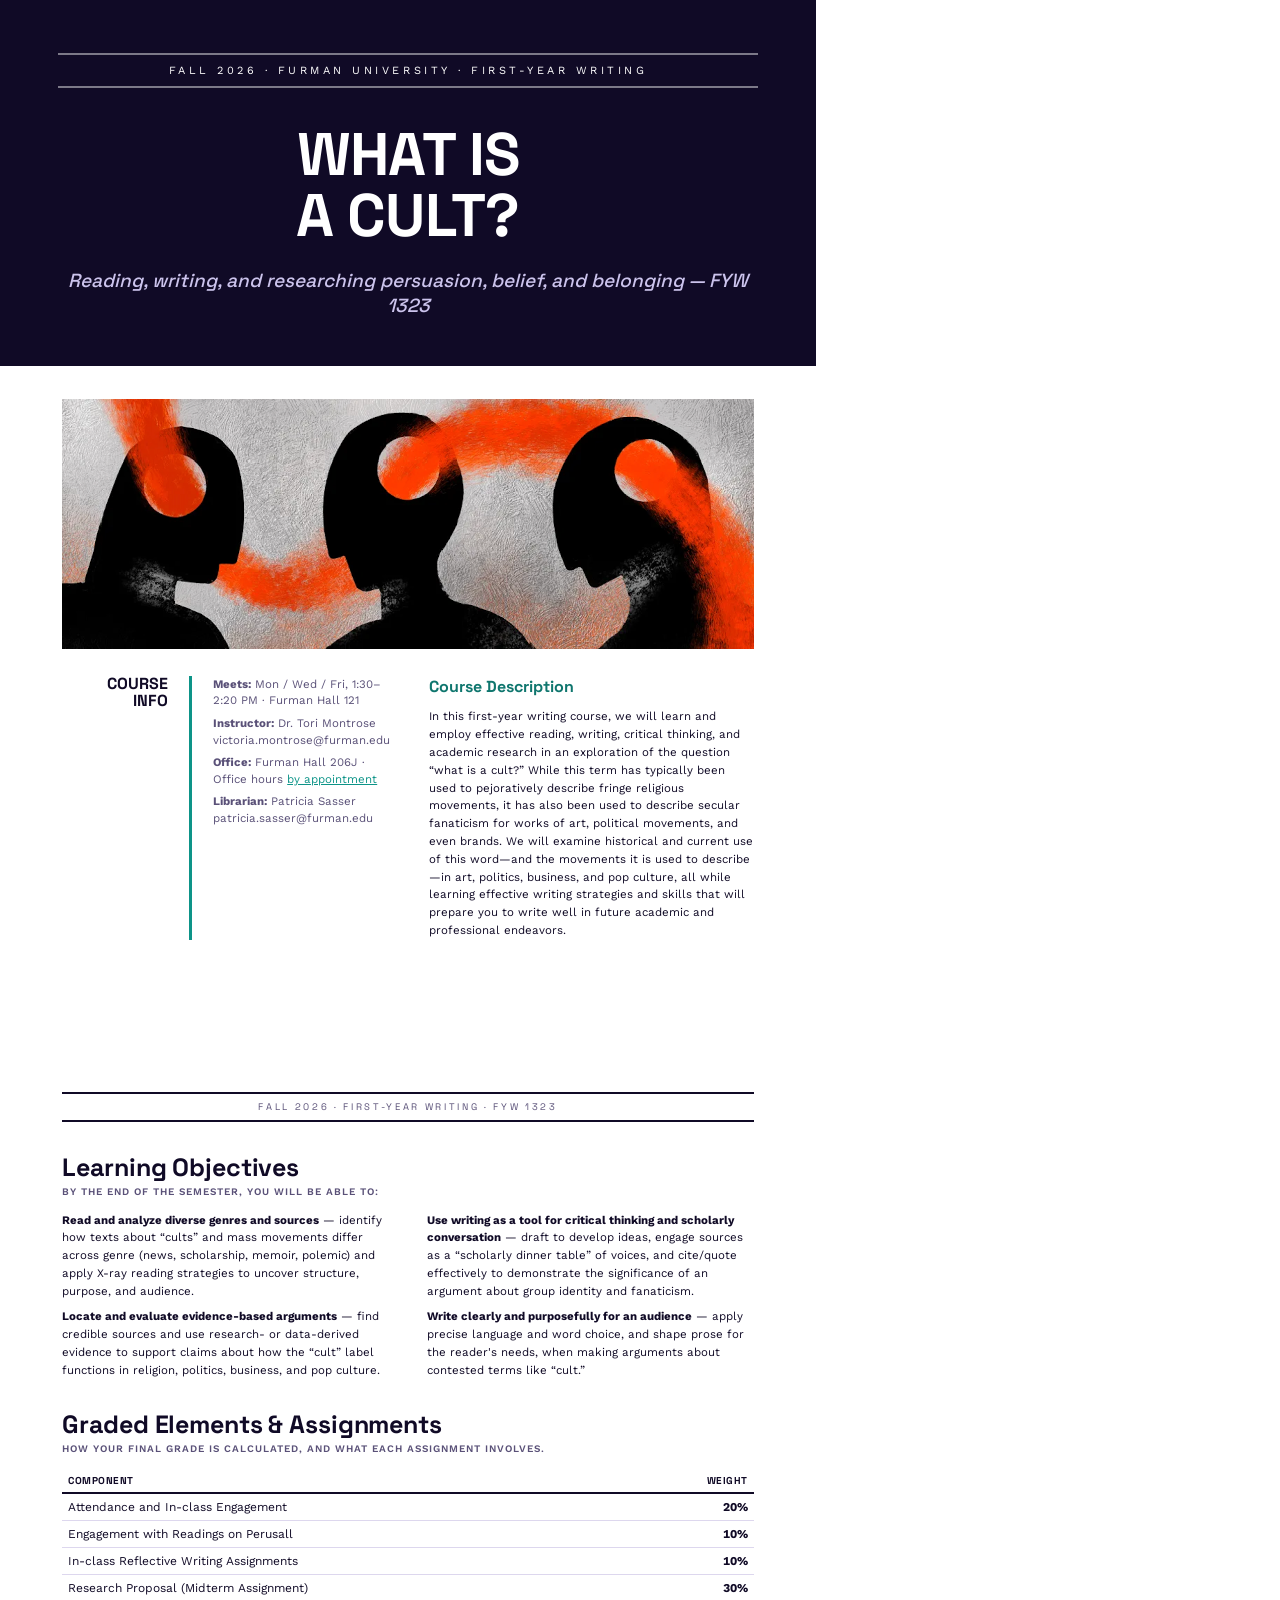
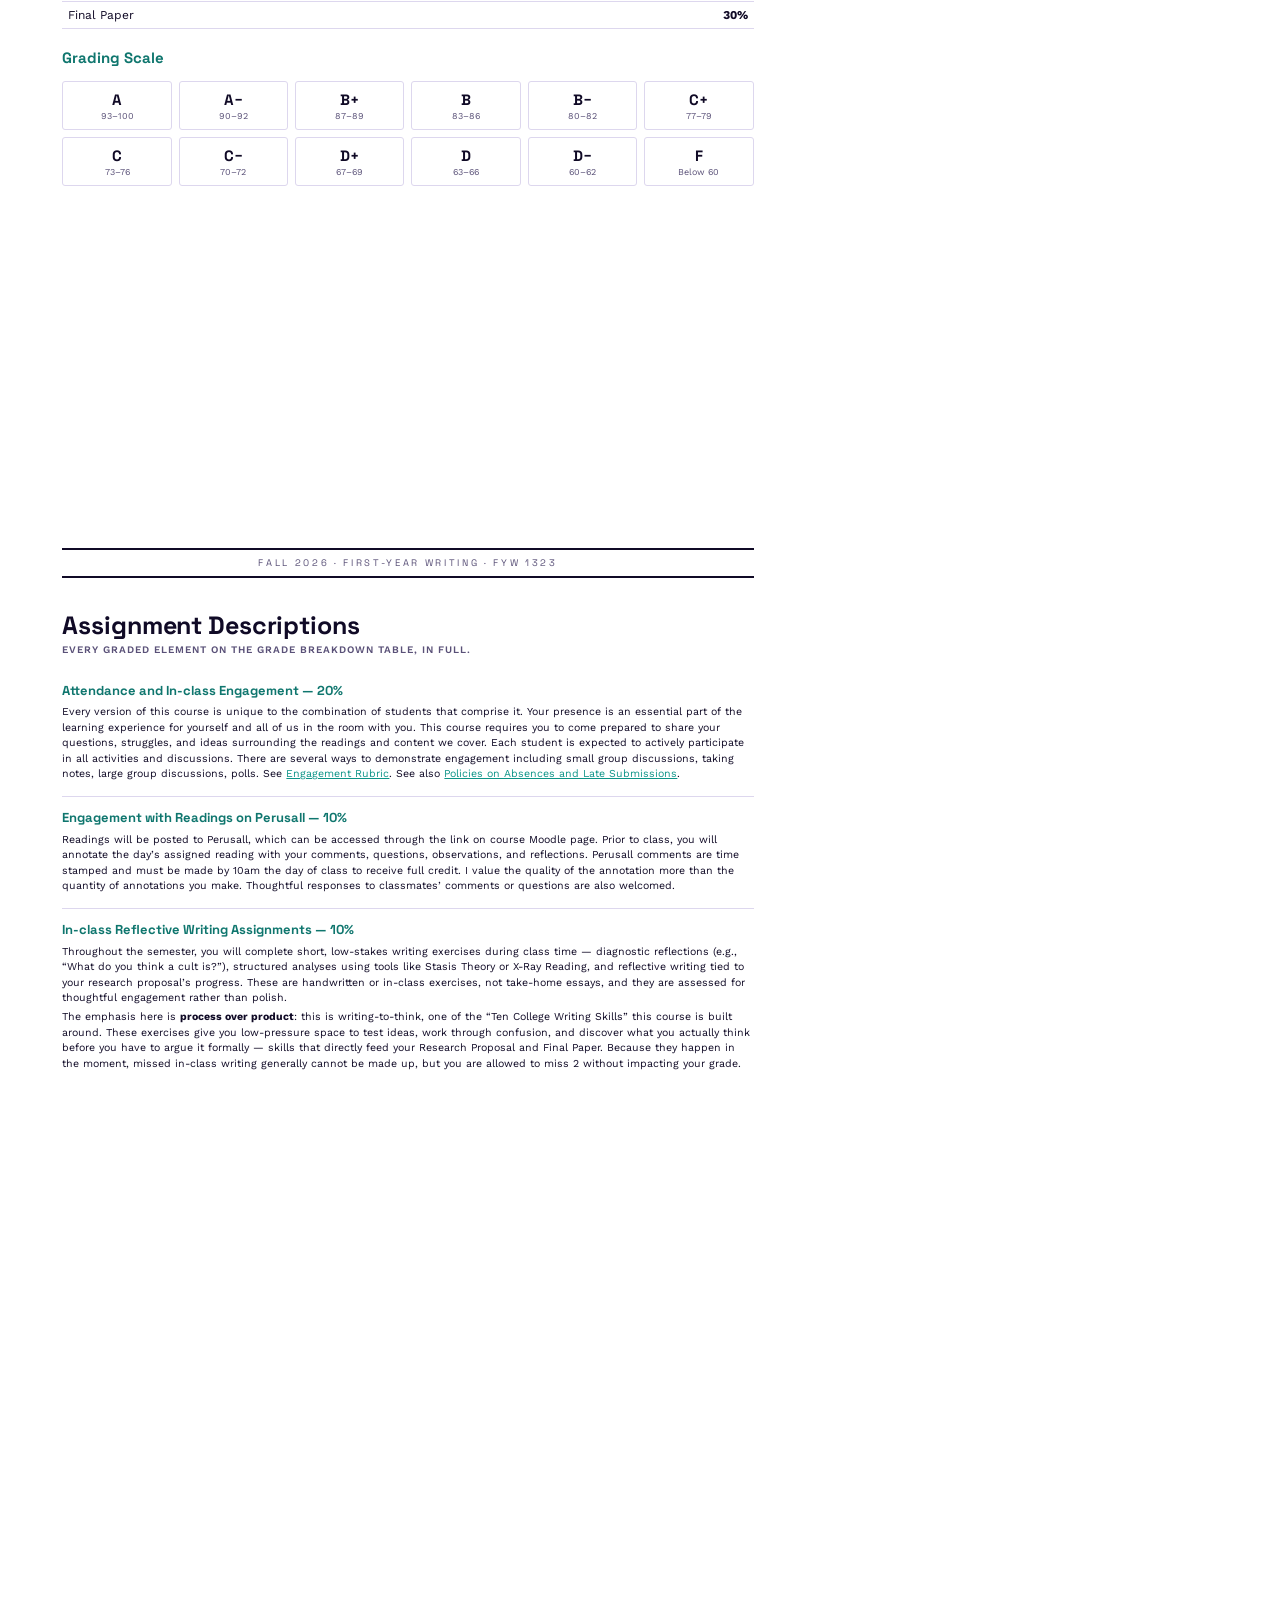
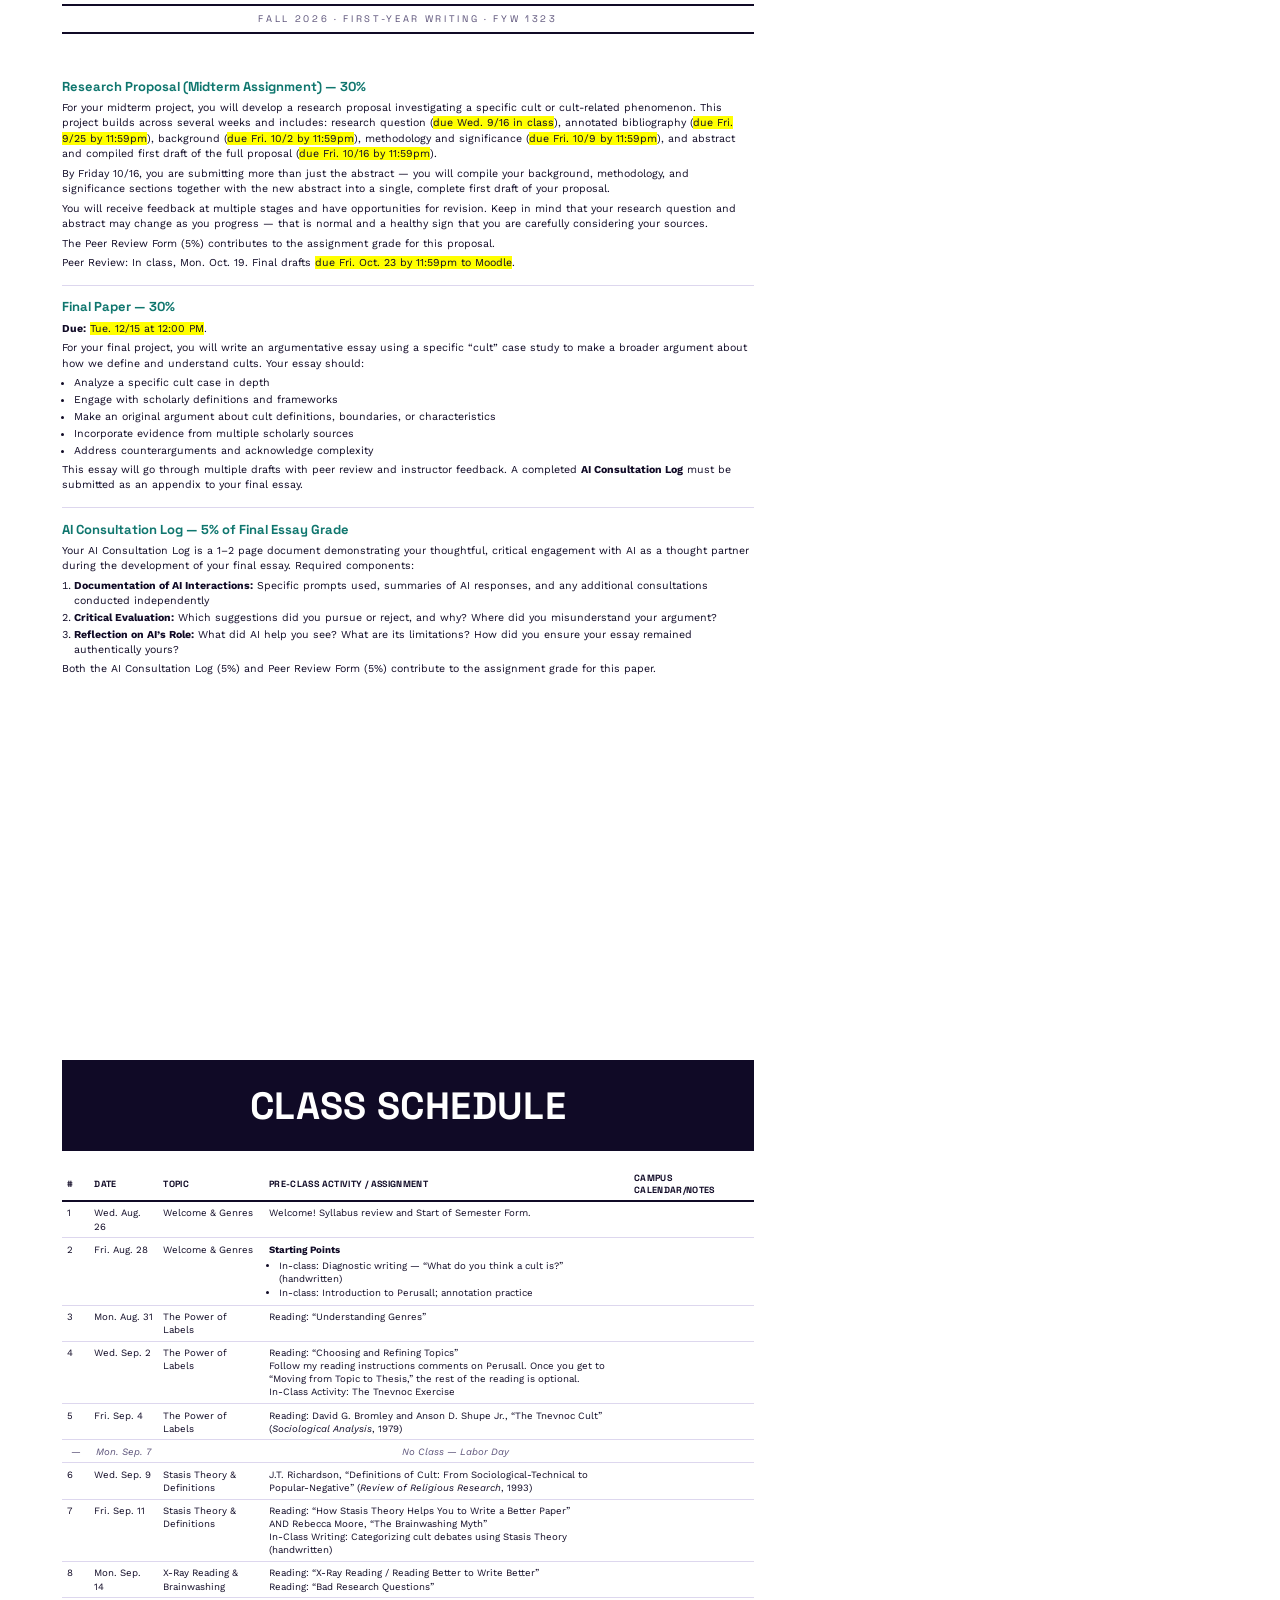
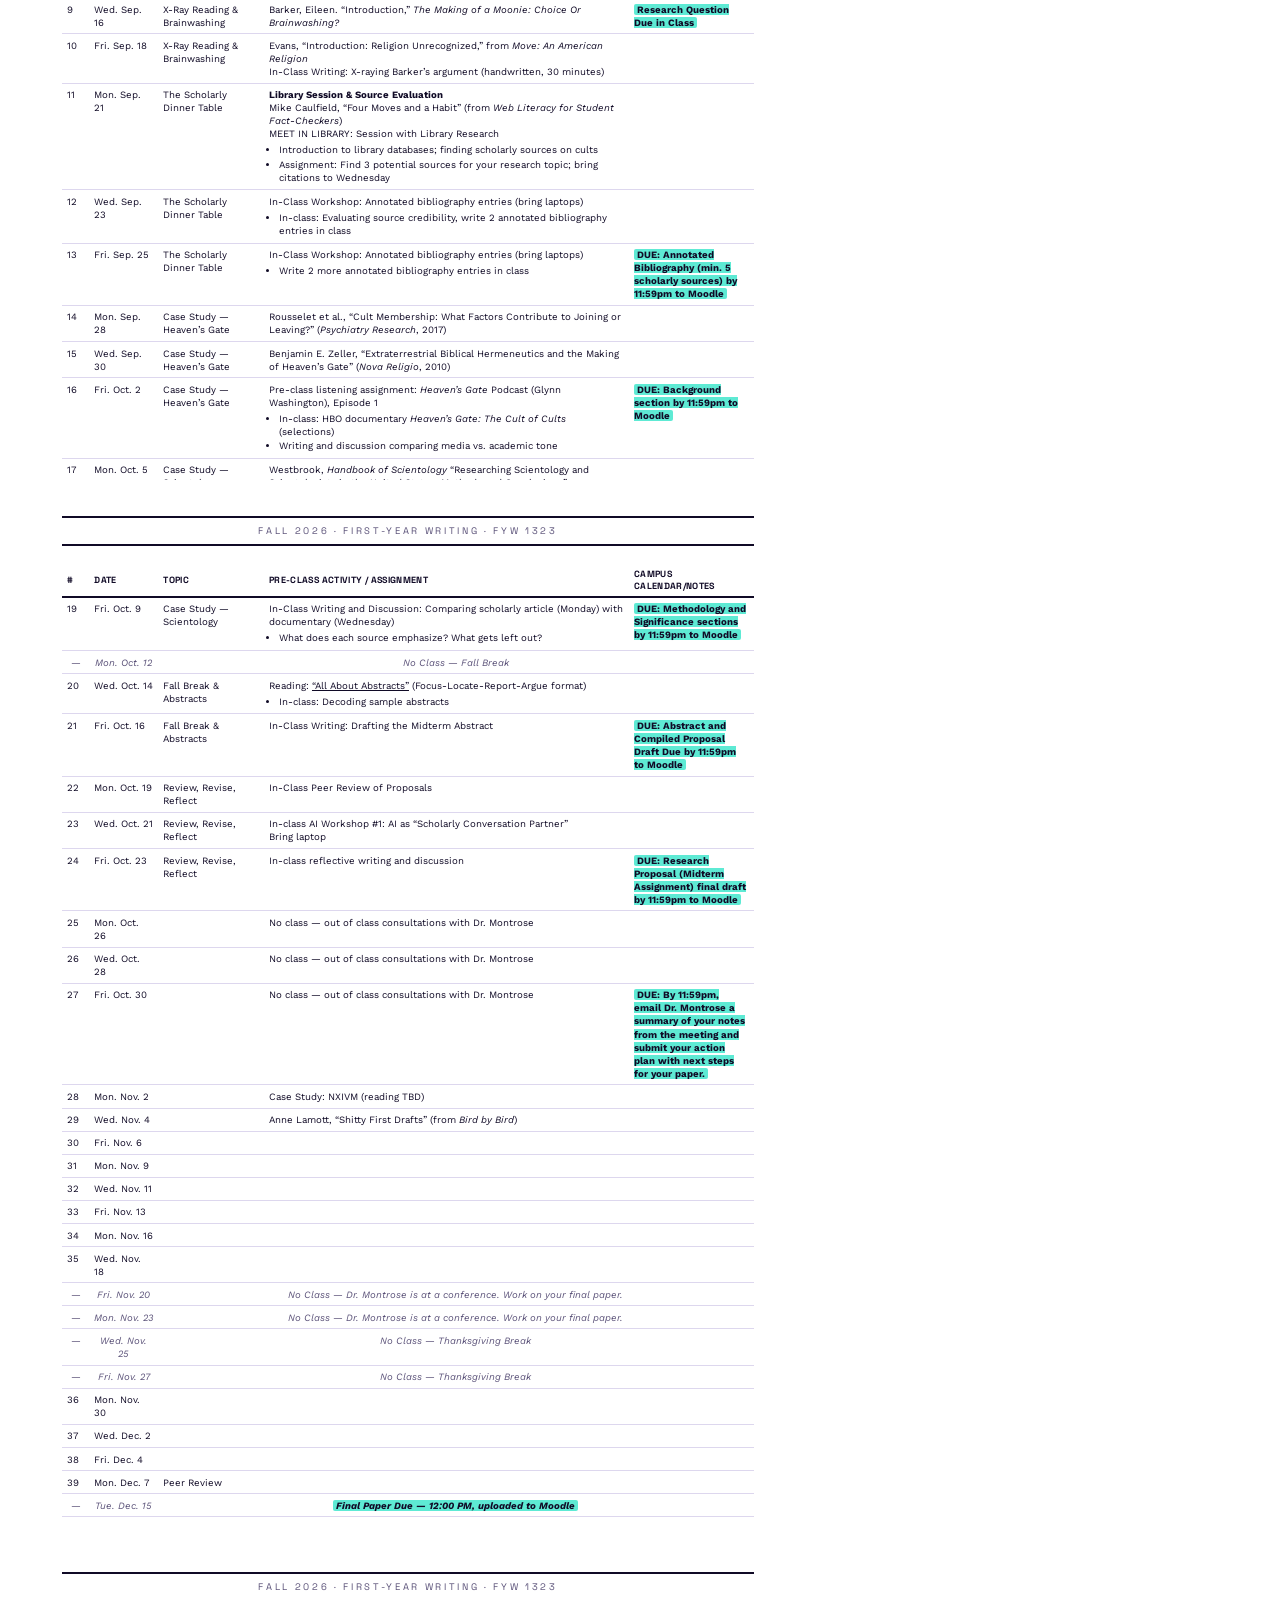
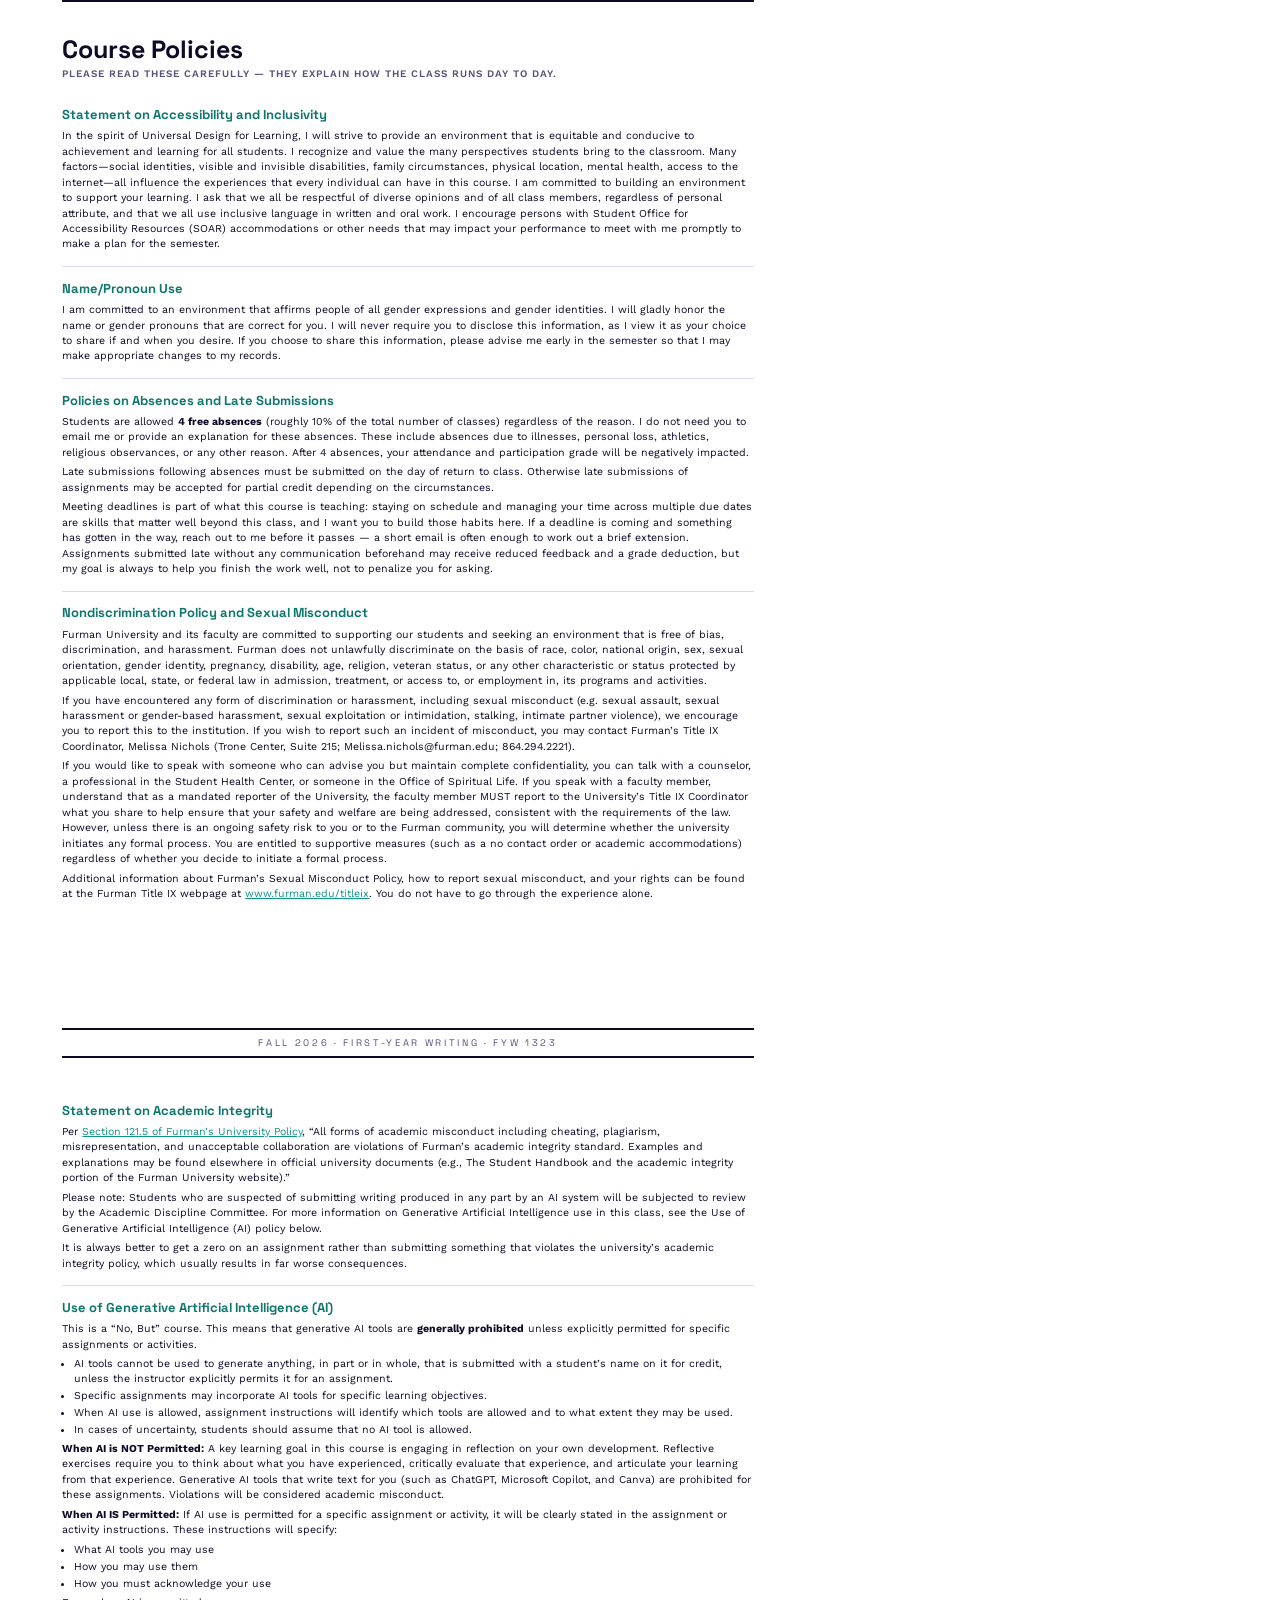
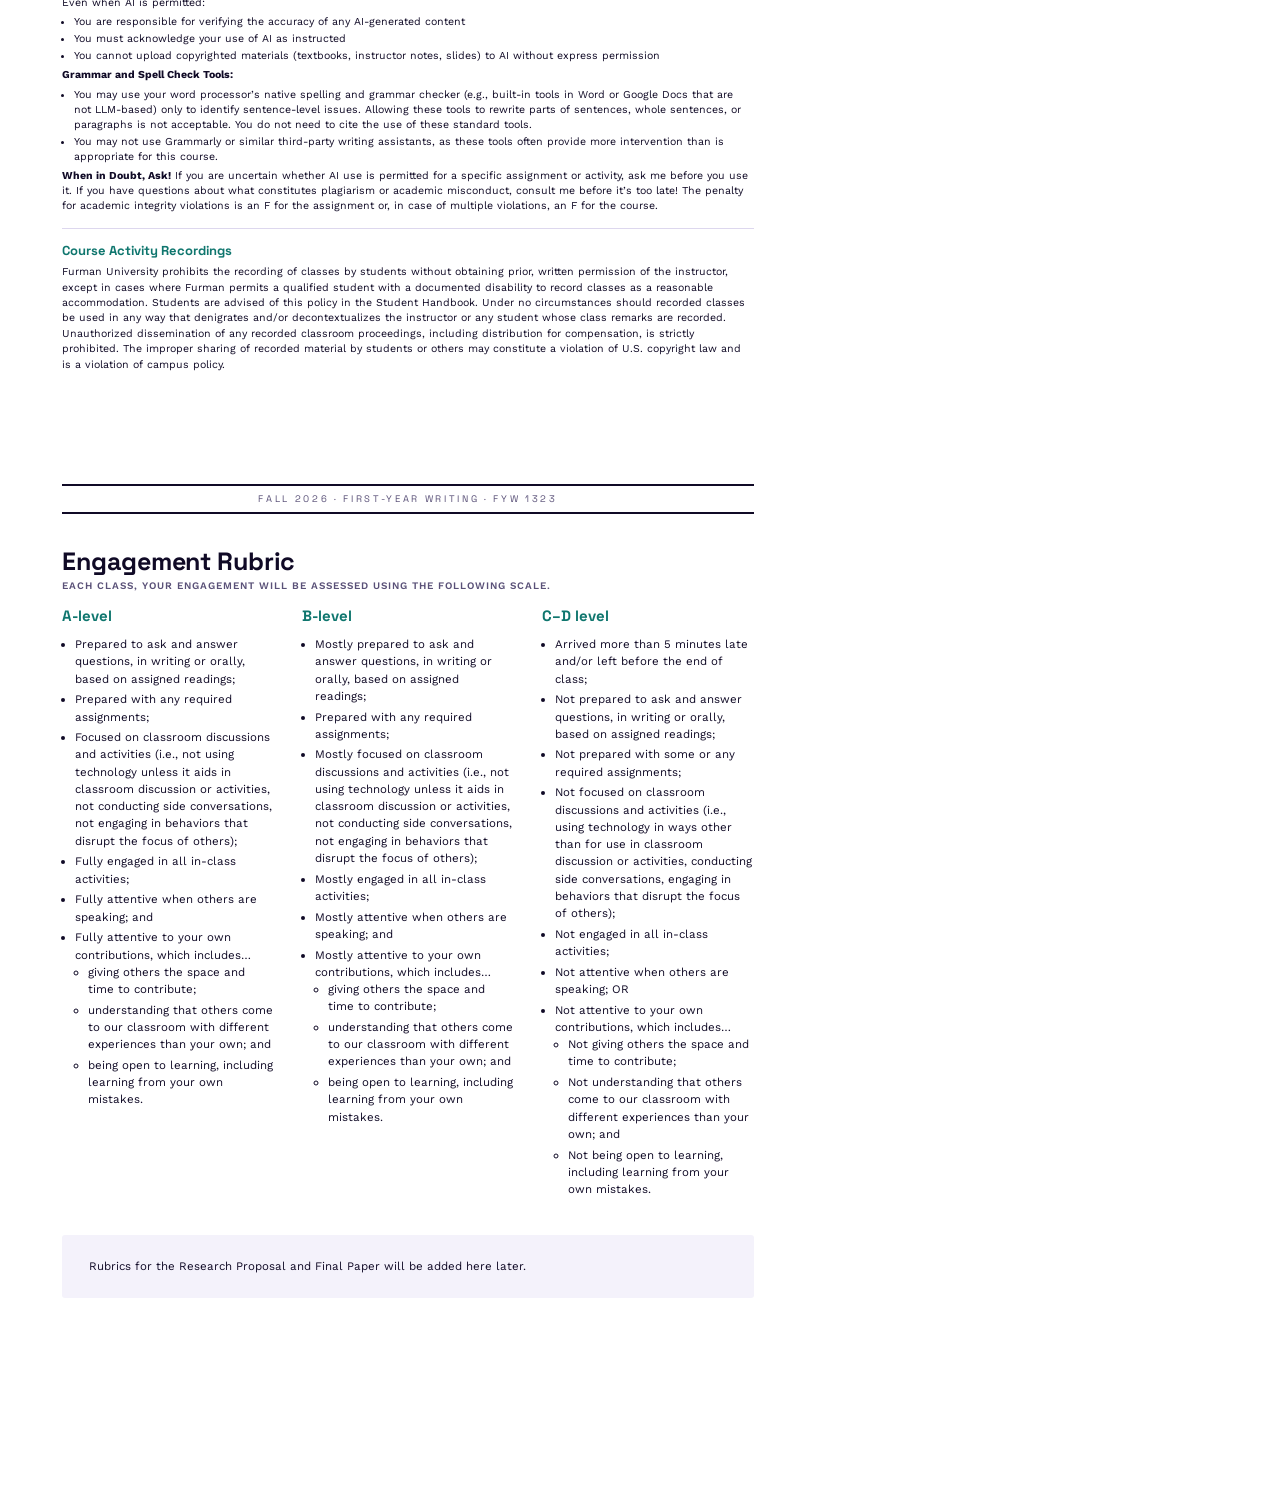
==== commit 2ac69934: "Update office hours booking link to new Outlook Bookings page Also fixes the print-pdf build script'" ====
--- a/print-pdf/fyw-syllabus.html
+++ b/print-pdf/fyw-syllabus.html
@@ -44,7 +44,7 @@
         <div class="body prose">
           <p><strong>Meets:</strong> Mon / Wed / Fri, 1:30&ndash;2:20 PM &middot; Furman Hall 121</p>
           <p><strong>Instructor:</strong> Dr. Tori Montrose<br>victoria.montrose@furman.edu</p>
-          <p><strong>Office:</strong> Furman Hall 206J &middot; Office hours by appointment</p>
+          <p><strong>Office:</strong> Furman Hall 206J &middot; Office hours <a href="https://outlook.office.com/book/DrToriMontrosesBookingPage@bookings.furman.edu/">by appointment</a></p>
           <p><strong>Librarian:</strong> Patricia Sasser<br>patricia.sasser@furman.edu</p>
         </div>
       </div>
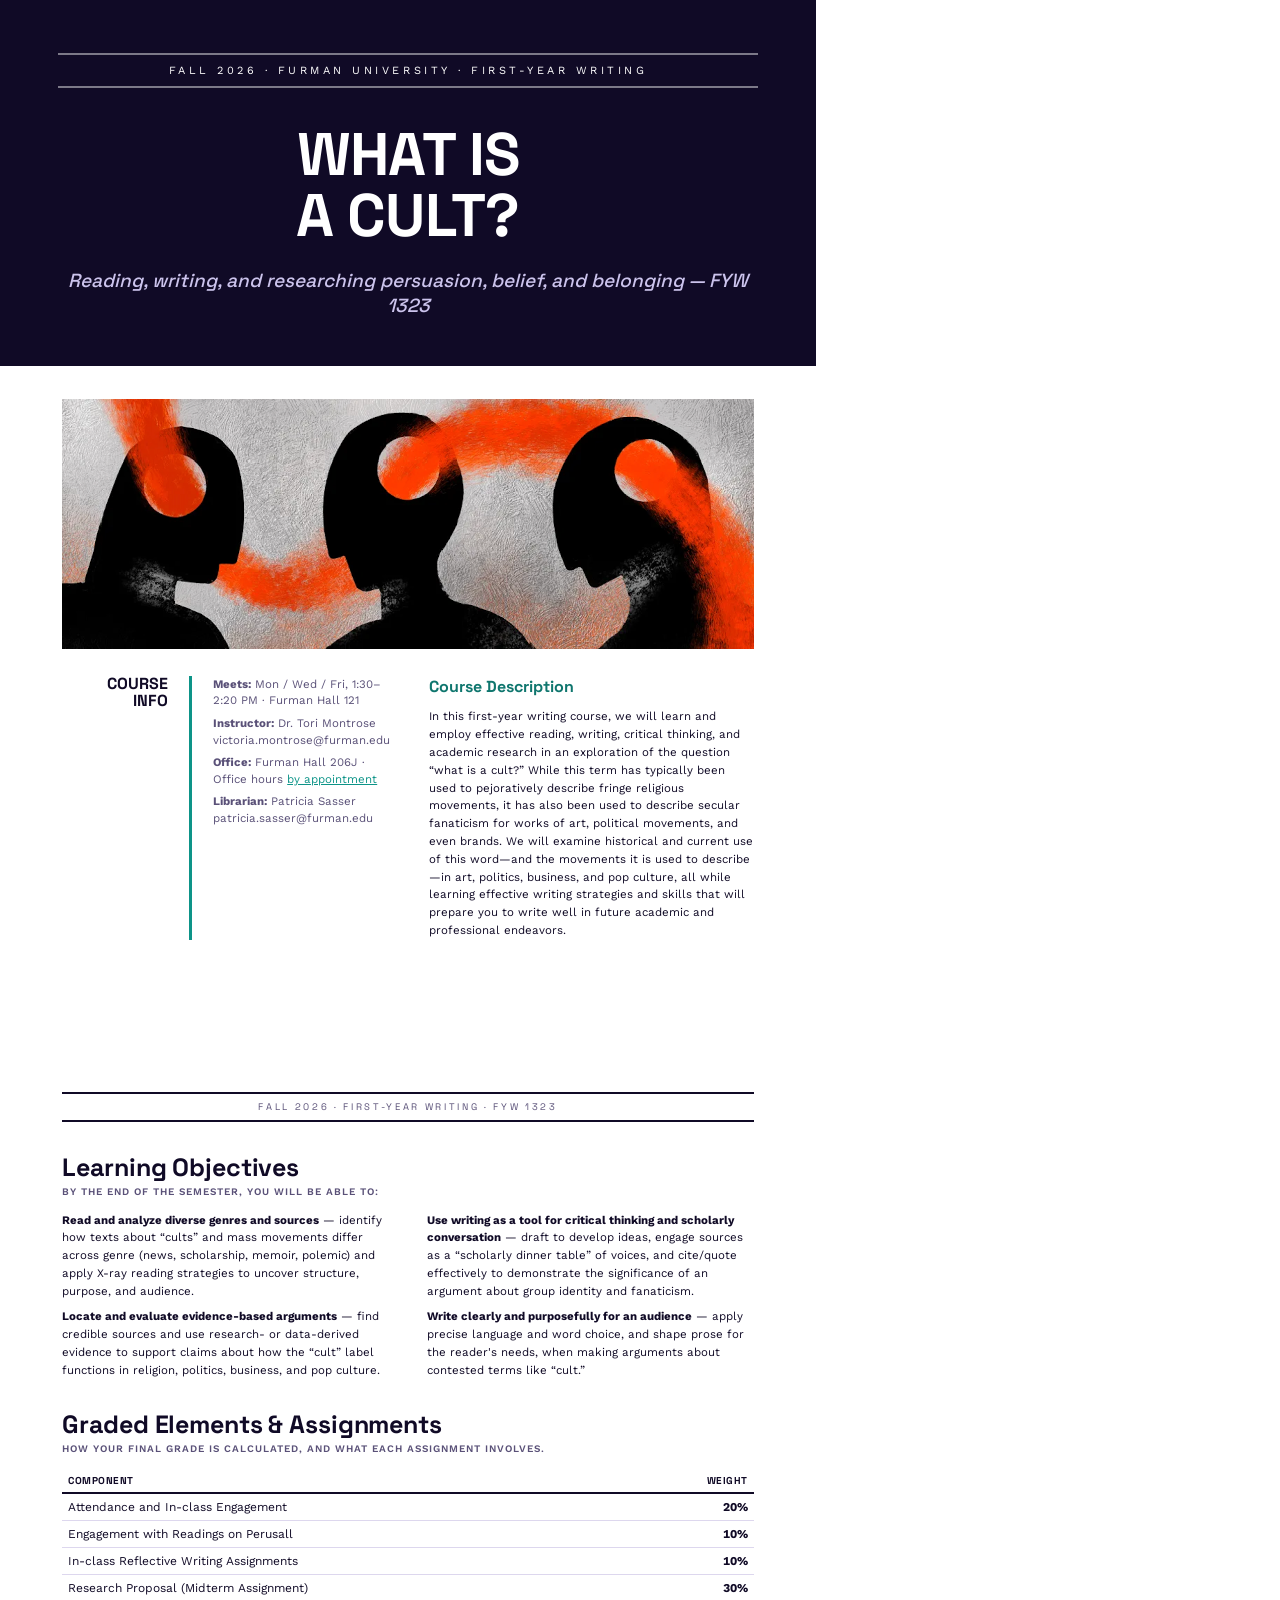
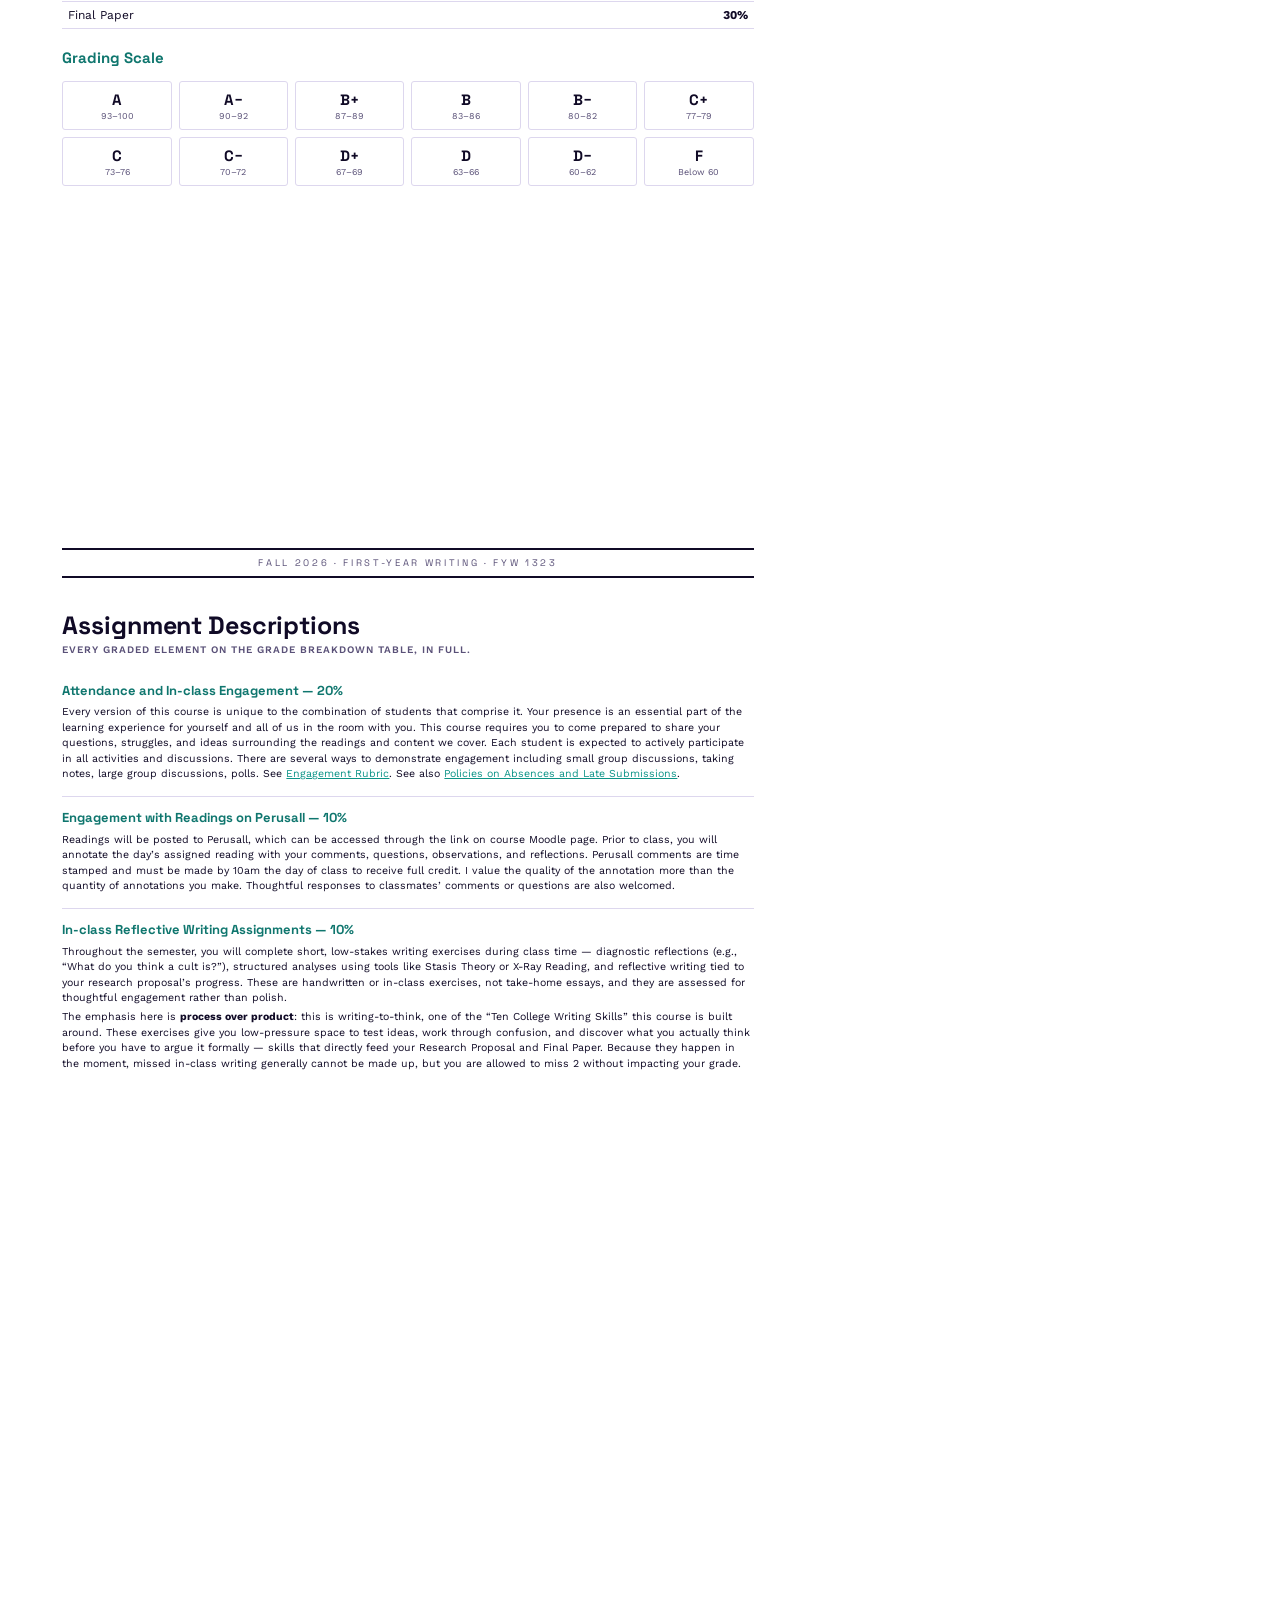
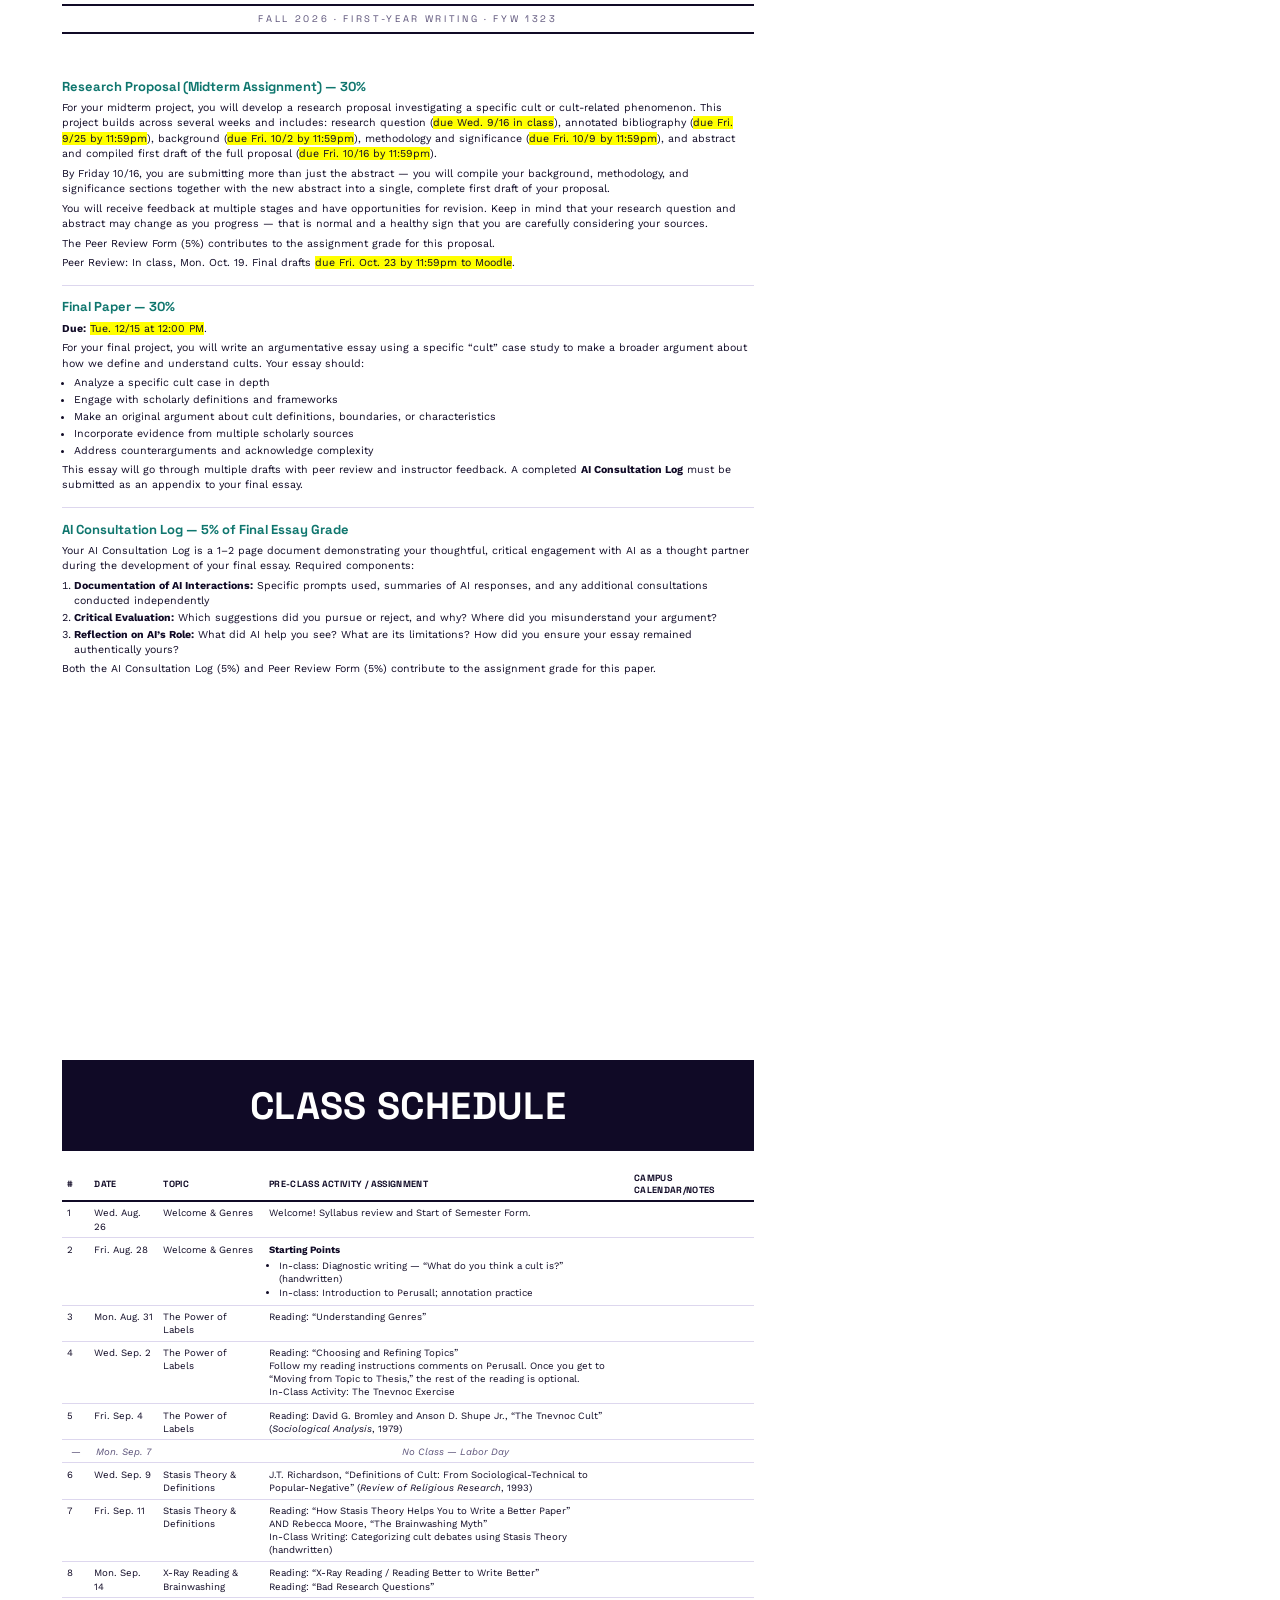
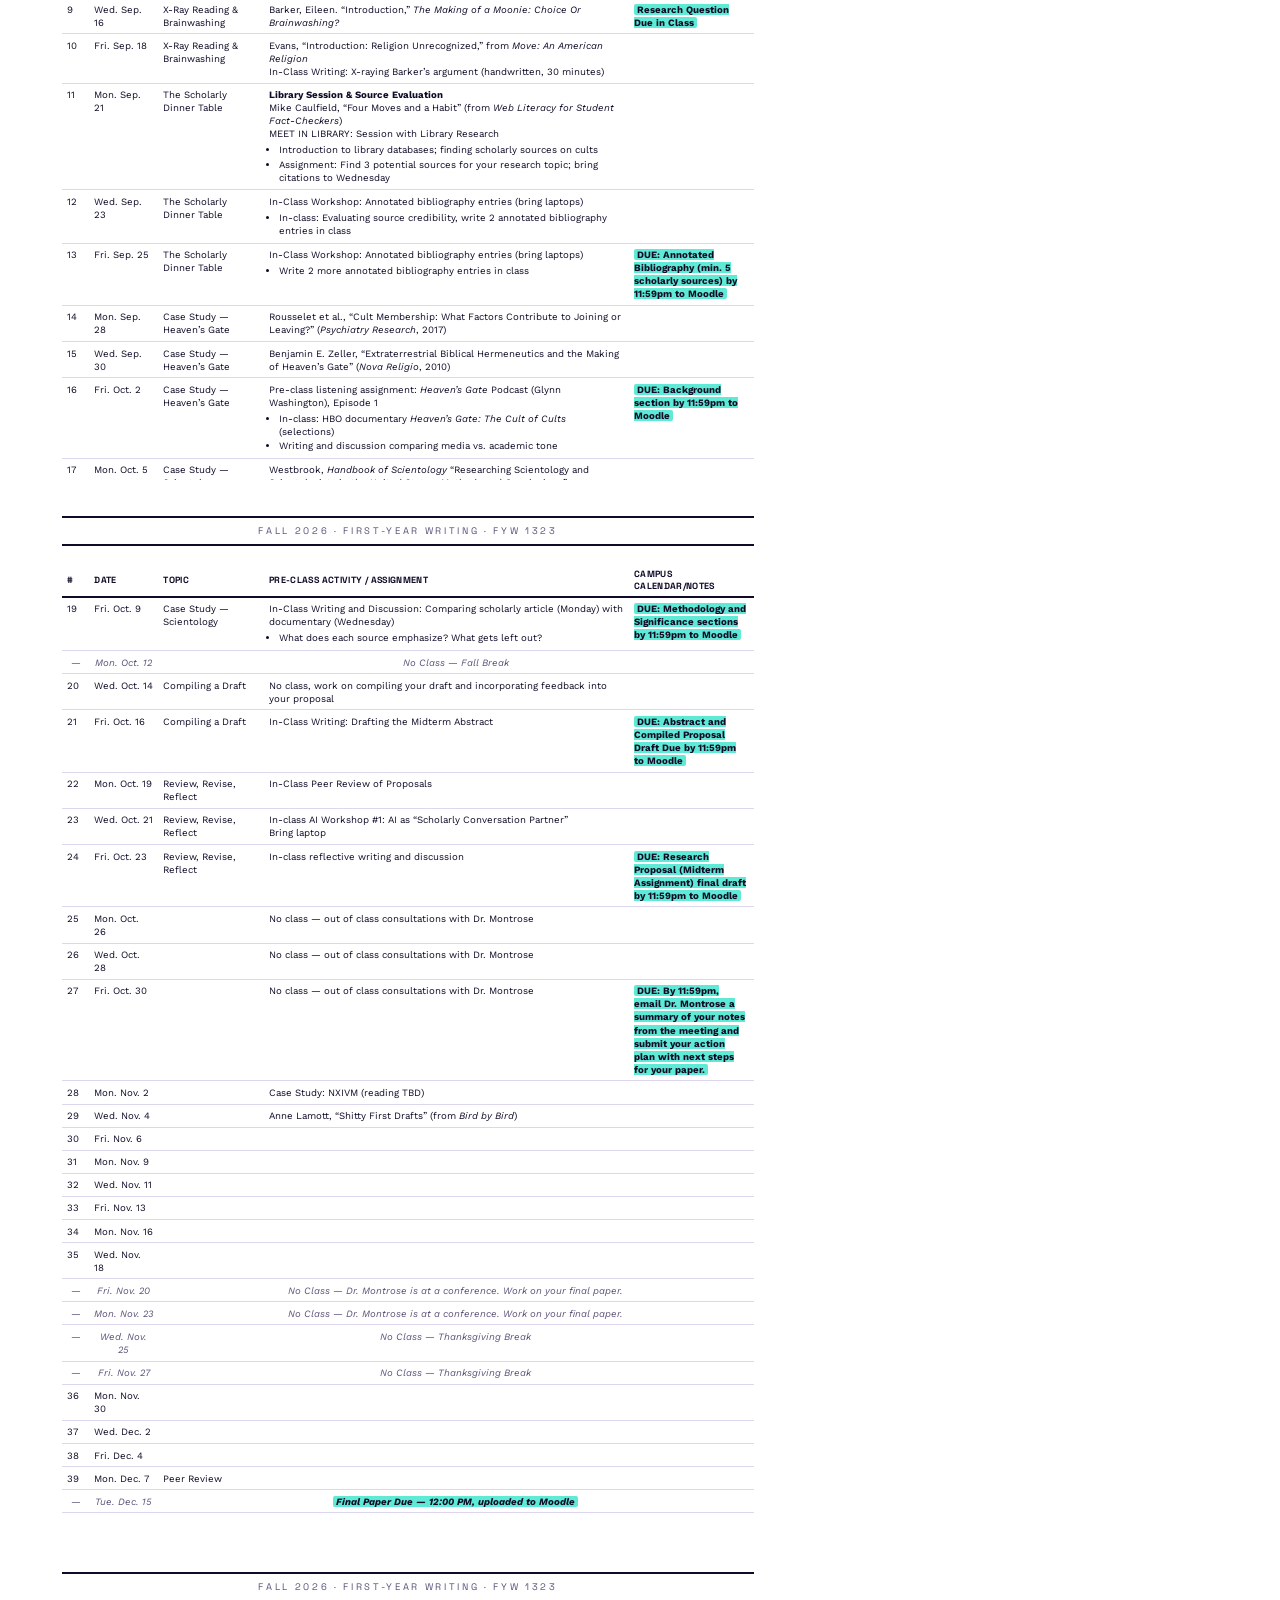
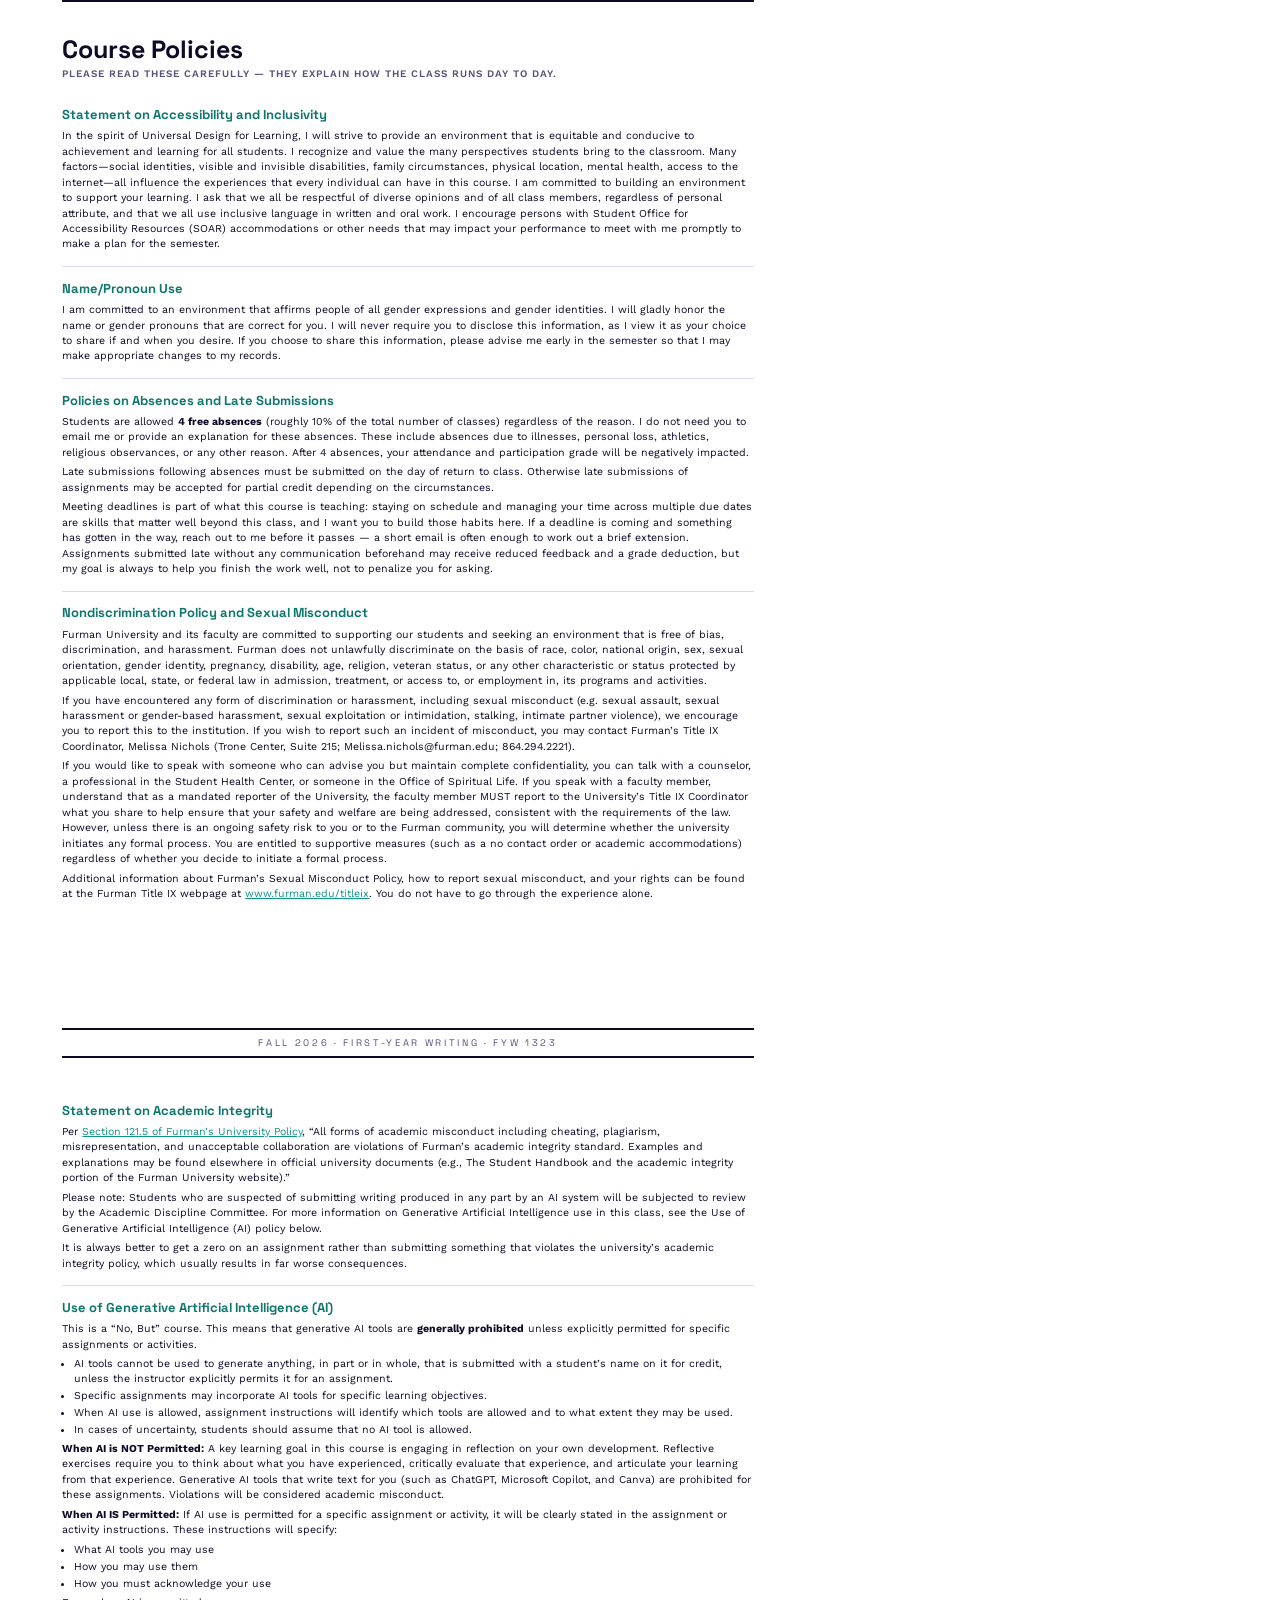
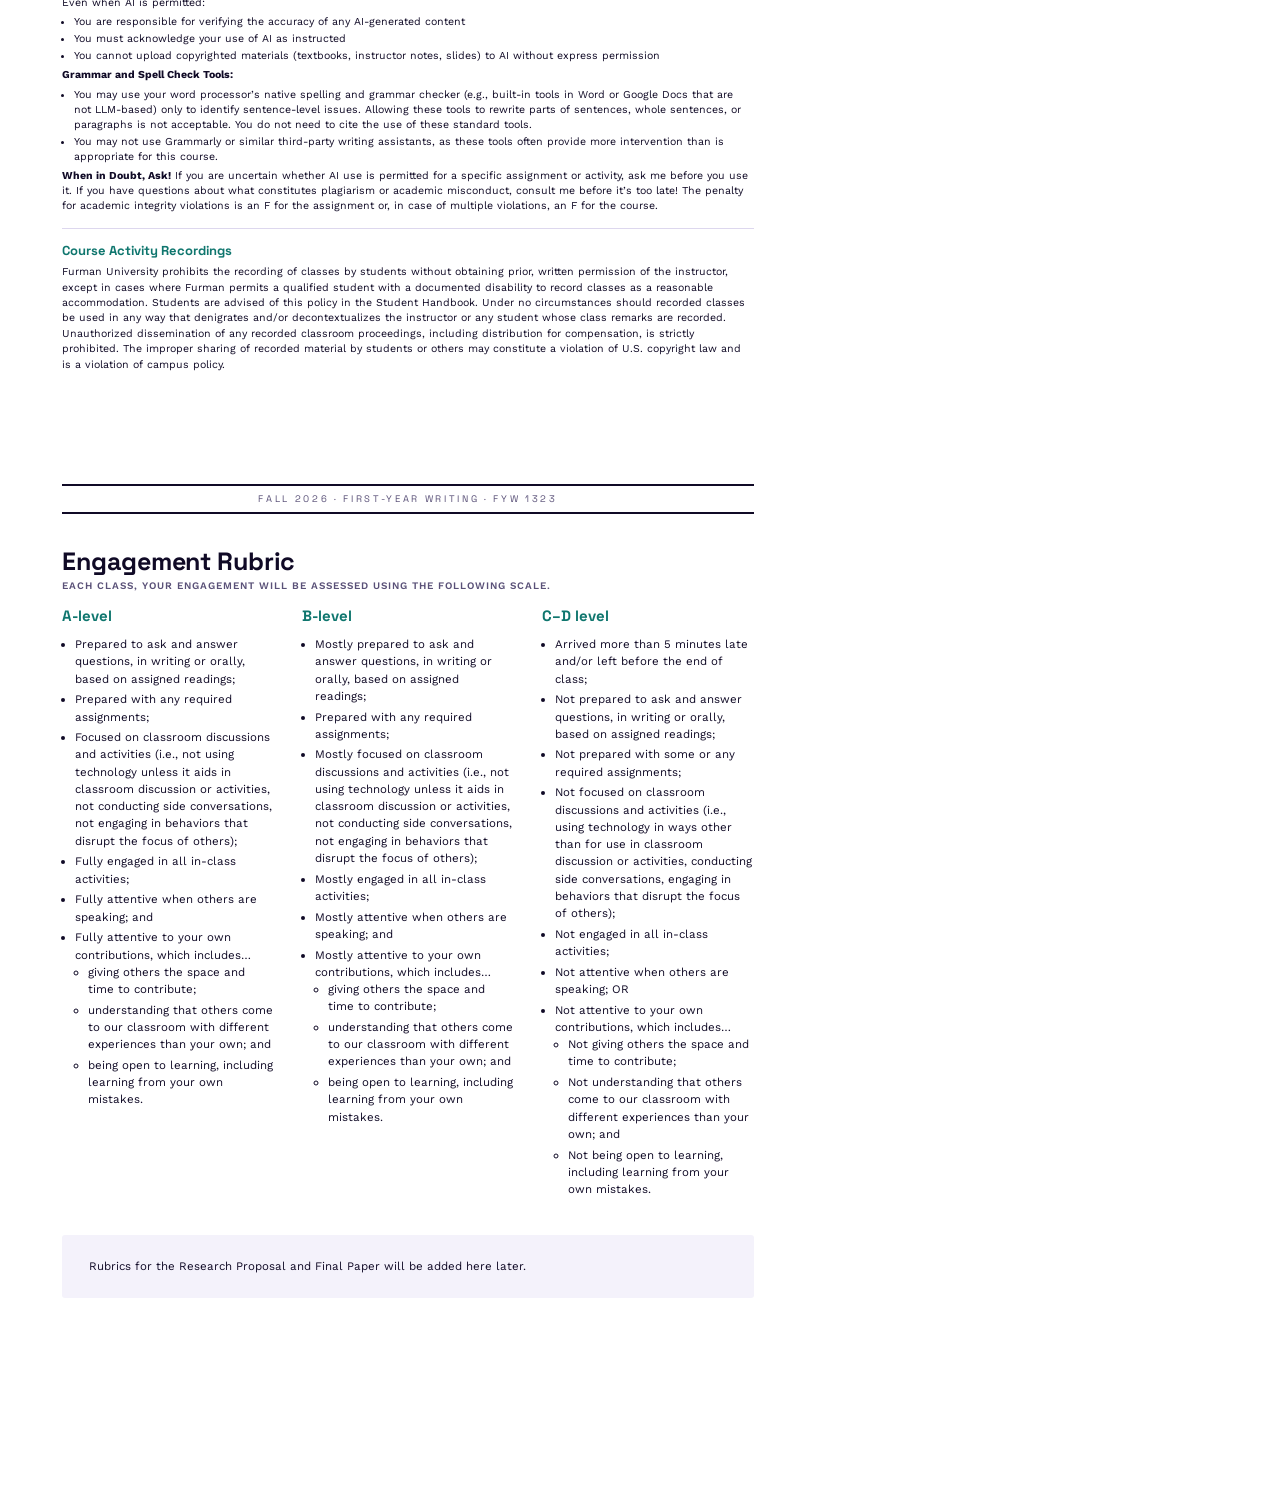
==== commit d4432d15: "Rename Oct. 14/16 to "Compiling a Draft" and update Oct. 14 to no-class Oct. 14 and 16 fall after Fa" ====
--- a/print-pdf/fyw-syllabus.html
+++ b/print-pdf/fyw-syllabus.html
@@ -154,8 +154,8 @@
   <div class="runhead">Fall 2026 &middot; First-Year Writing &middot; FYW 1323</div>
   <div class="pad" style="margin-top:0.18in;"><table class="sched"><thead><tr><th style="width:0.28in">#</th><th style="width:0.72in">Date</th><th style="width:1.1in">Topic</th><th>Pre-class Activity / Assignment</th><th style="width:1.3in">Campus Calendar/Notes</th></tr></thead><tbody><tr><td class="num-col">19</td><td class="date-col">Fri. Oct. 9</td><td>Case Study &mdash; Scientology</td><td>In-Class Writing and Discussion: Comparing scholarly article (Monday) with documentary (Wednesday)<ul><li>What does each source emphasize? What gets left out?</li></ul></td><td><mark>DUE: Methodology and Significance sections by 11:59pm to Moodle</mark></td></tr>
 <tr class="noclass-row"><td>&mdash;</td><td>Mon. Oct. 12</td><td colspan="3">No Class &mdash; Fall Break</td></tr>
-<tr><td class="num-col">20</td><td class="date-col">Wed. Oct. 14</td><td>Fall Break &amp; Abstracts</td><td>Reading: <a href="https://patthomson.net/2022/09/19/academic-writing-from-tiny-text-to-road-map/">&ldquo;All About Abstracts&rdquo;</a> (Focus-Locate-Report-Argue format)<ul><li>In-class: Decoding sample abstracts</li></ul></td><td></td></tr>
-<tr><td class="num-col">21</td><td class="date-col">Fri. Oct. 16</td><td>Fall Break &amp; Abstracts</td><td>In-Class Writing: Drafting the Midterm Abstract</td><td><mark>DUE: Abstract and Compiled Proposal Draft Due by 11:59pm to Moodle</mark></td></tr>
+<tr><td class="num-col">20</td><td class="date-col">Wed. Oct. 14</td><td>Compiling a Draft</td><td>No class, work on compiling your draft and incorporating feedback into your proposal</td><td></td></tr>
+<tr><td class="num-col">21</td><td class="date-col">Fri. Oct. 16</td><td>Compiling a Draft</td><td>In-Class Writing: Drafting the Midterm Abstract</td><td><mark>DUE: Abstract and Compiled Proposal Draft Due by 11:59pm to Moodle</mark></td></tr>
 <tr><td class="num-col">22</td><td class="date-col">Mon. Oct. 19</td><td>Review, Revise, Reflect</td><td>In-Class Peer Review of Proposals</td><td></td></tr>
 <tr><td class="num-col">23</td><td class="date-col">Wed. Oct. 21</td><td>Review, Revise, Reflect</td><td>In-class AI Workshop #1: AI as &ldquo;Scholarly Conversation Partner&rdquo;<br>Bring laptop</td><td></td></tr>
 <tr><td class="num-col">24</td><td class="date-col">Fri. Oct. 23</td><td>Review, Revise, Reflect</td><td>In-class reflective writing and discussion</td><td><mark>DUE: Research Proposal (Midterm Assignment) final draft by 11:59pm to Moodle</mark></td></tr>
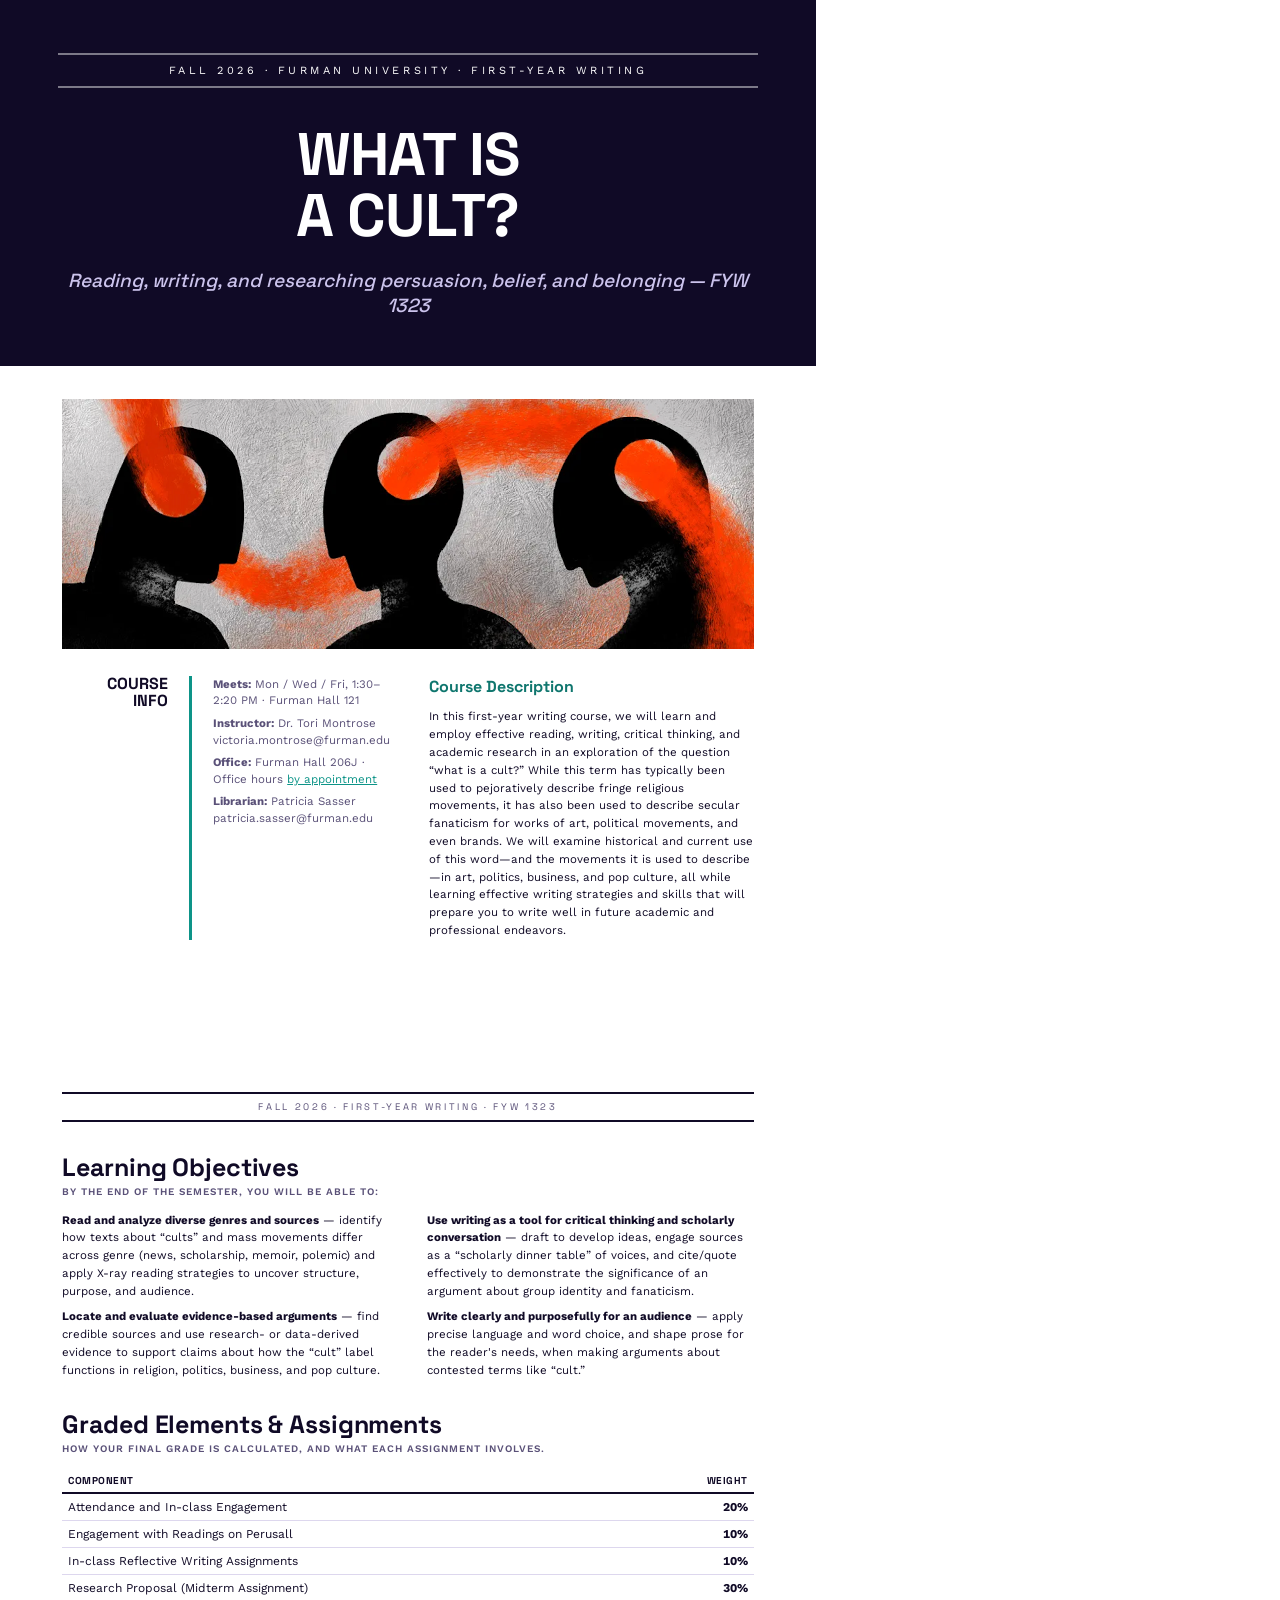
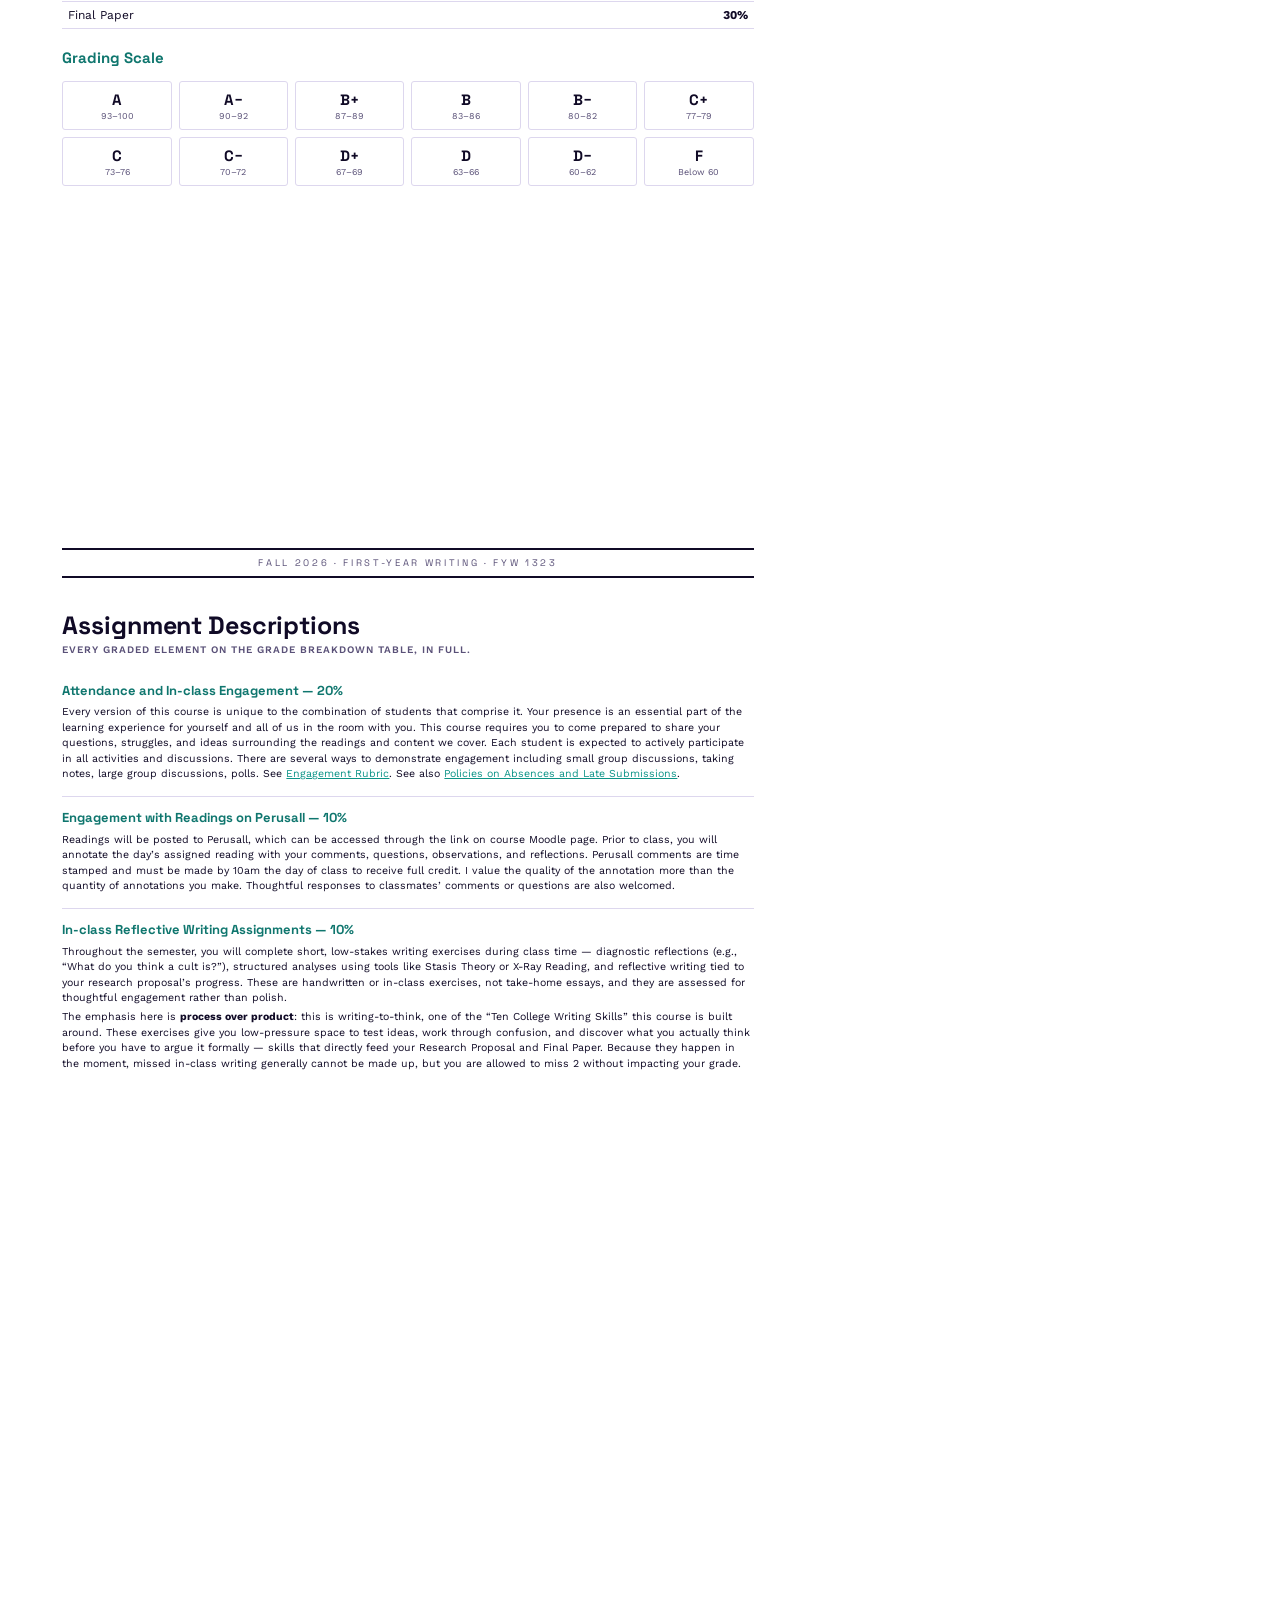
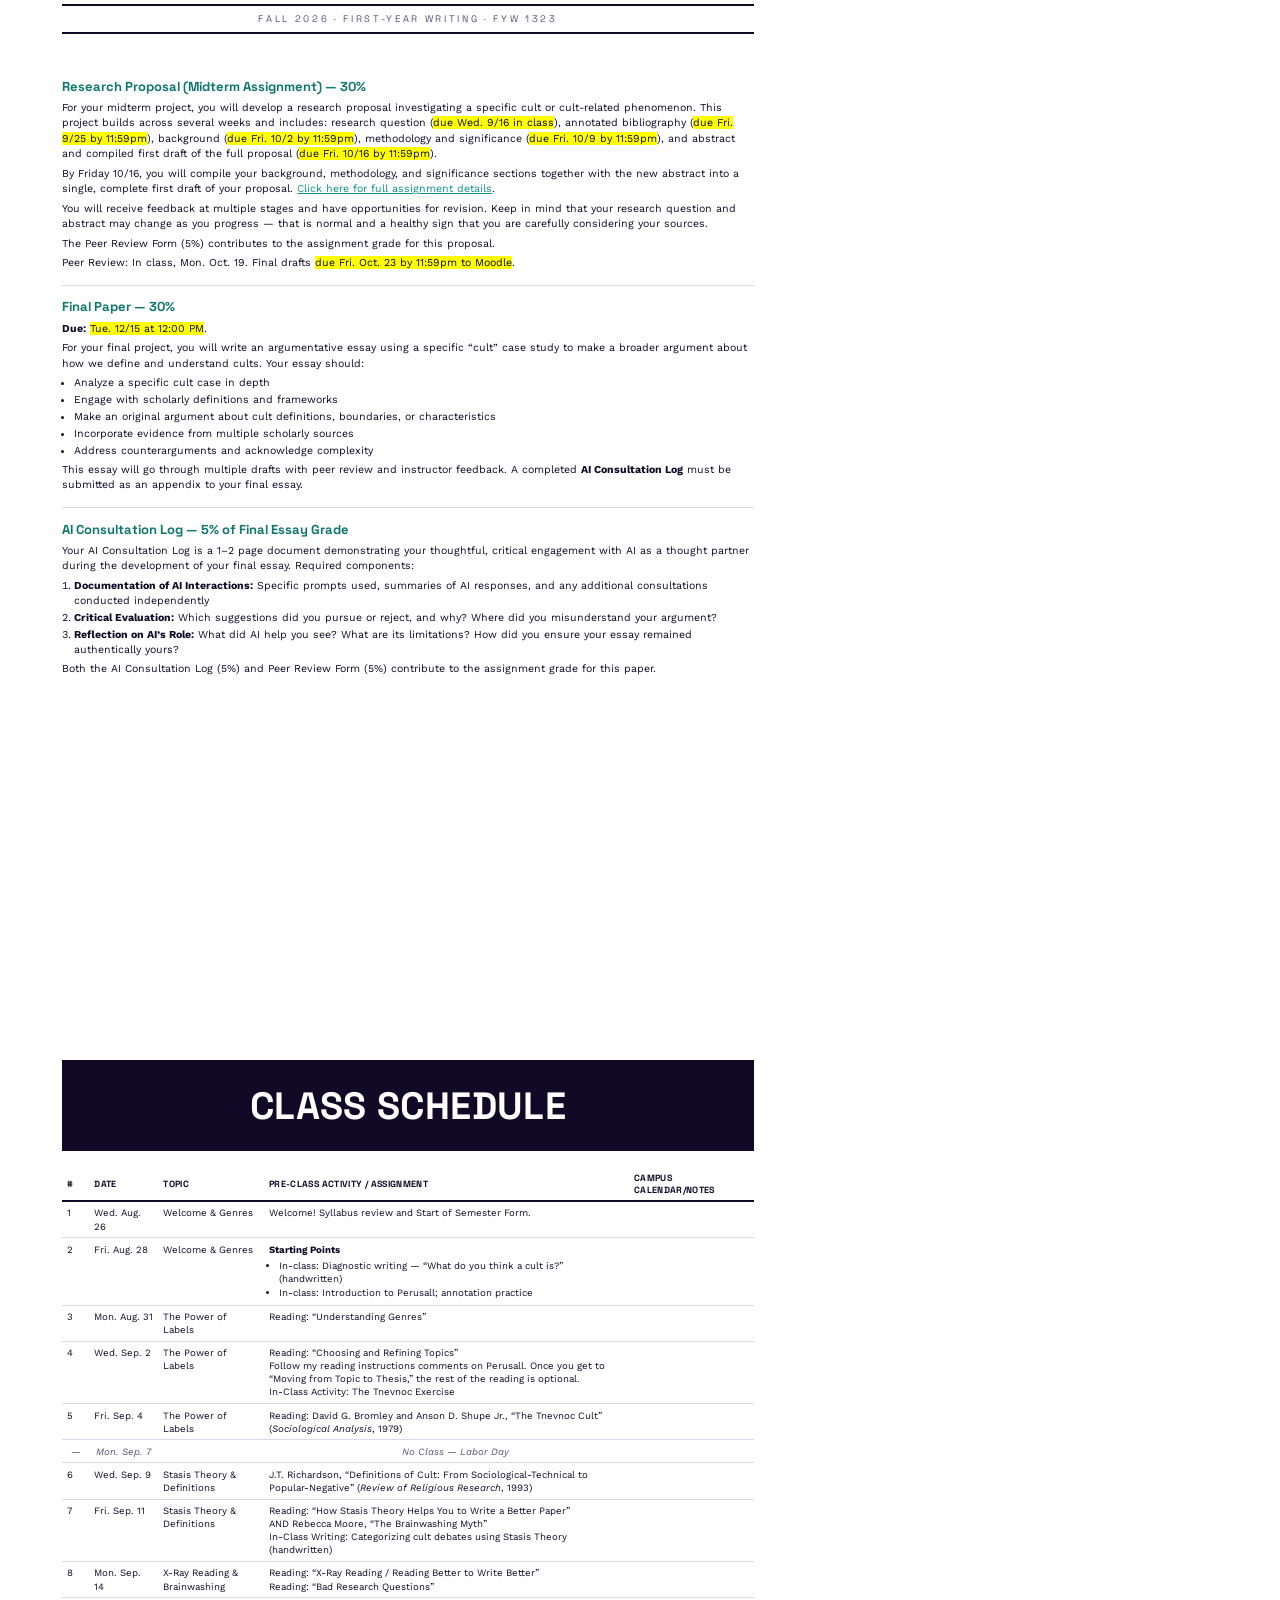
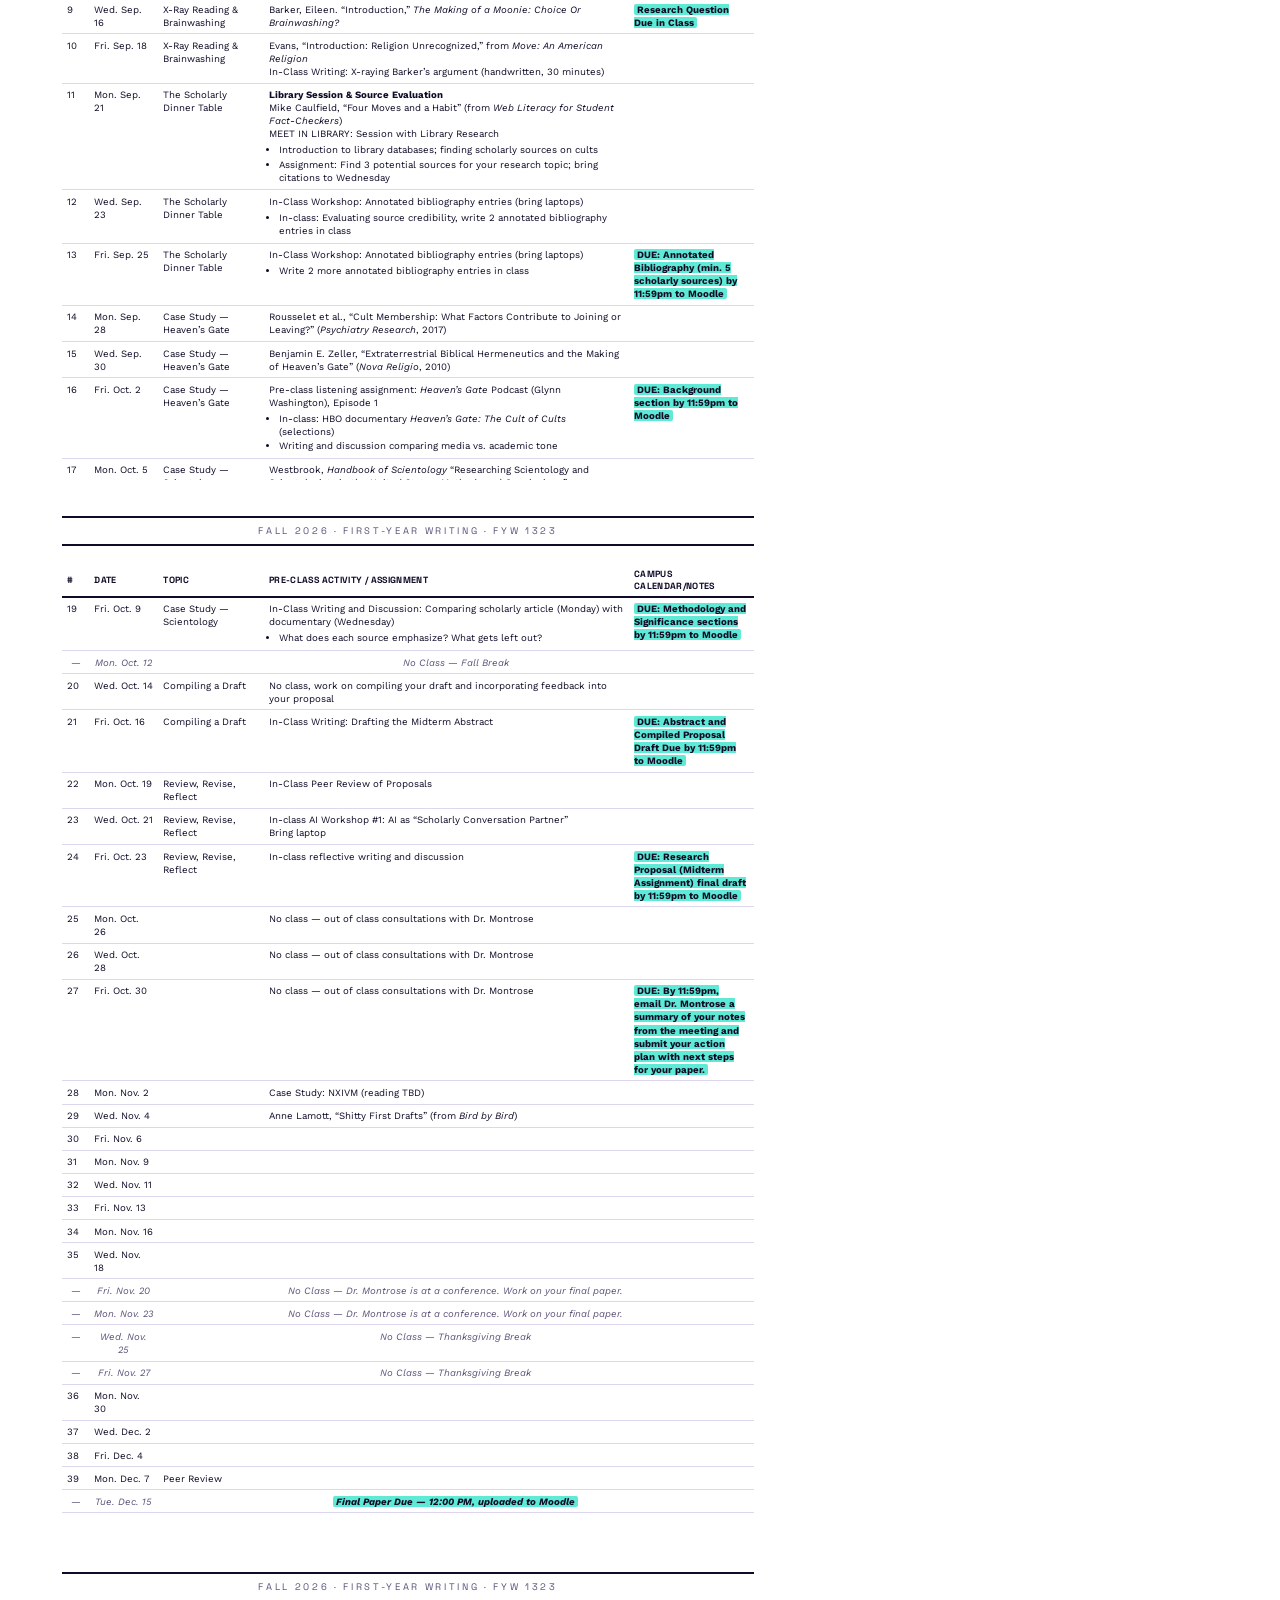
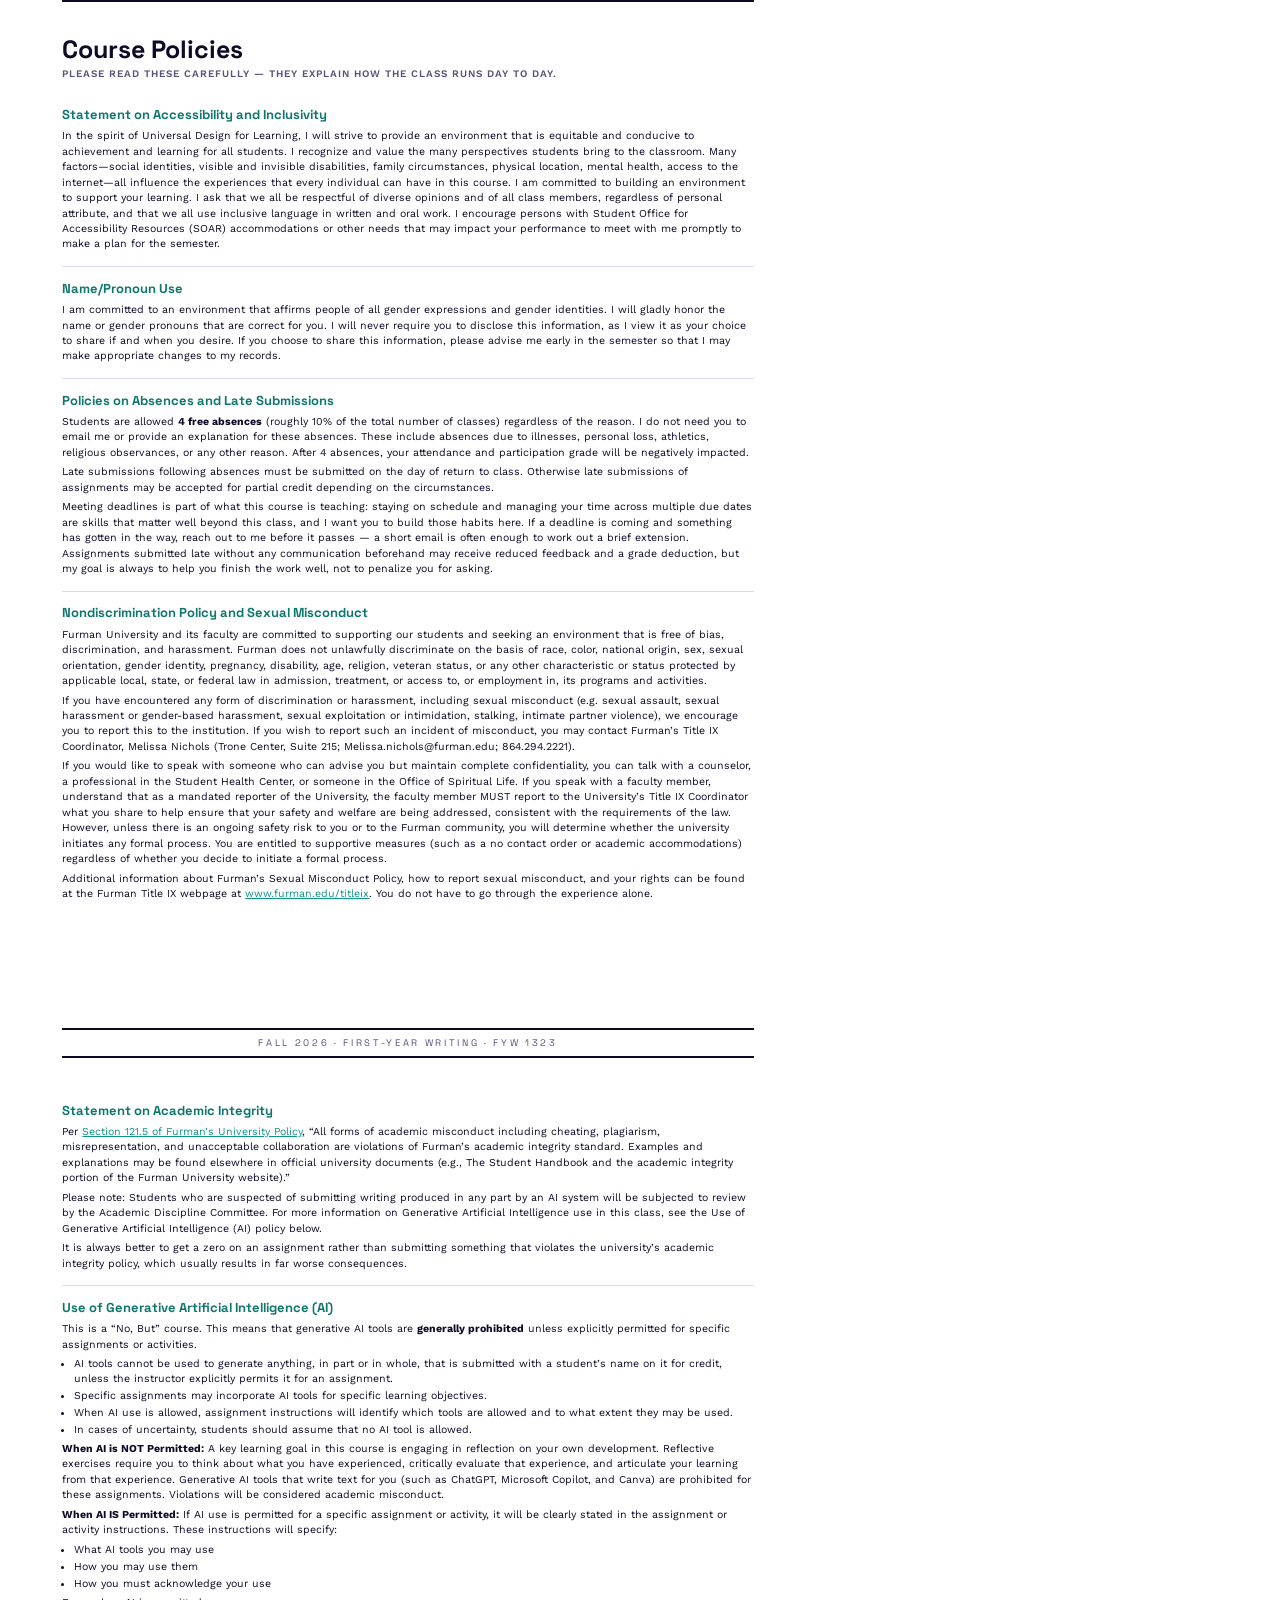
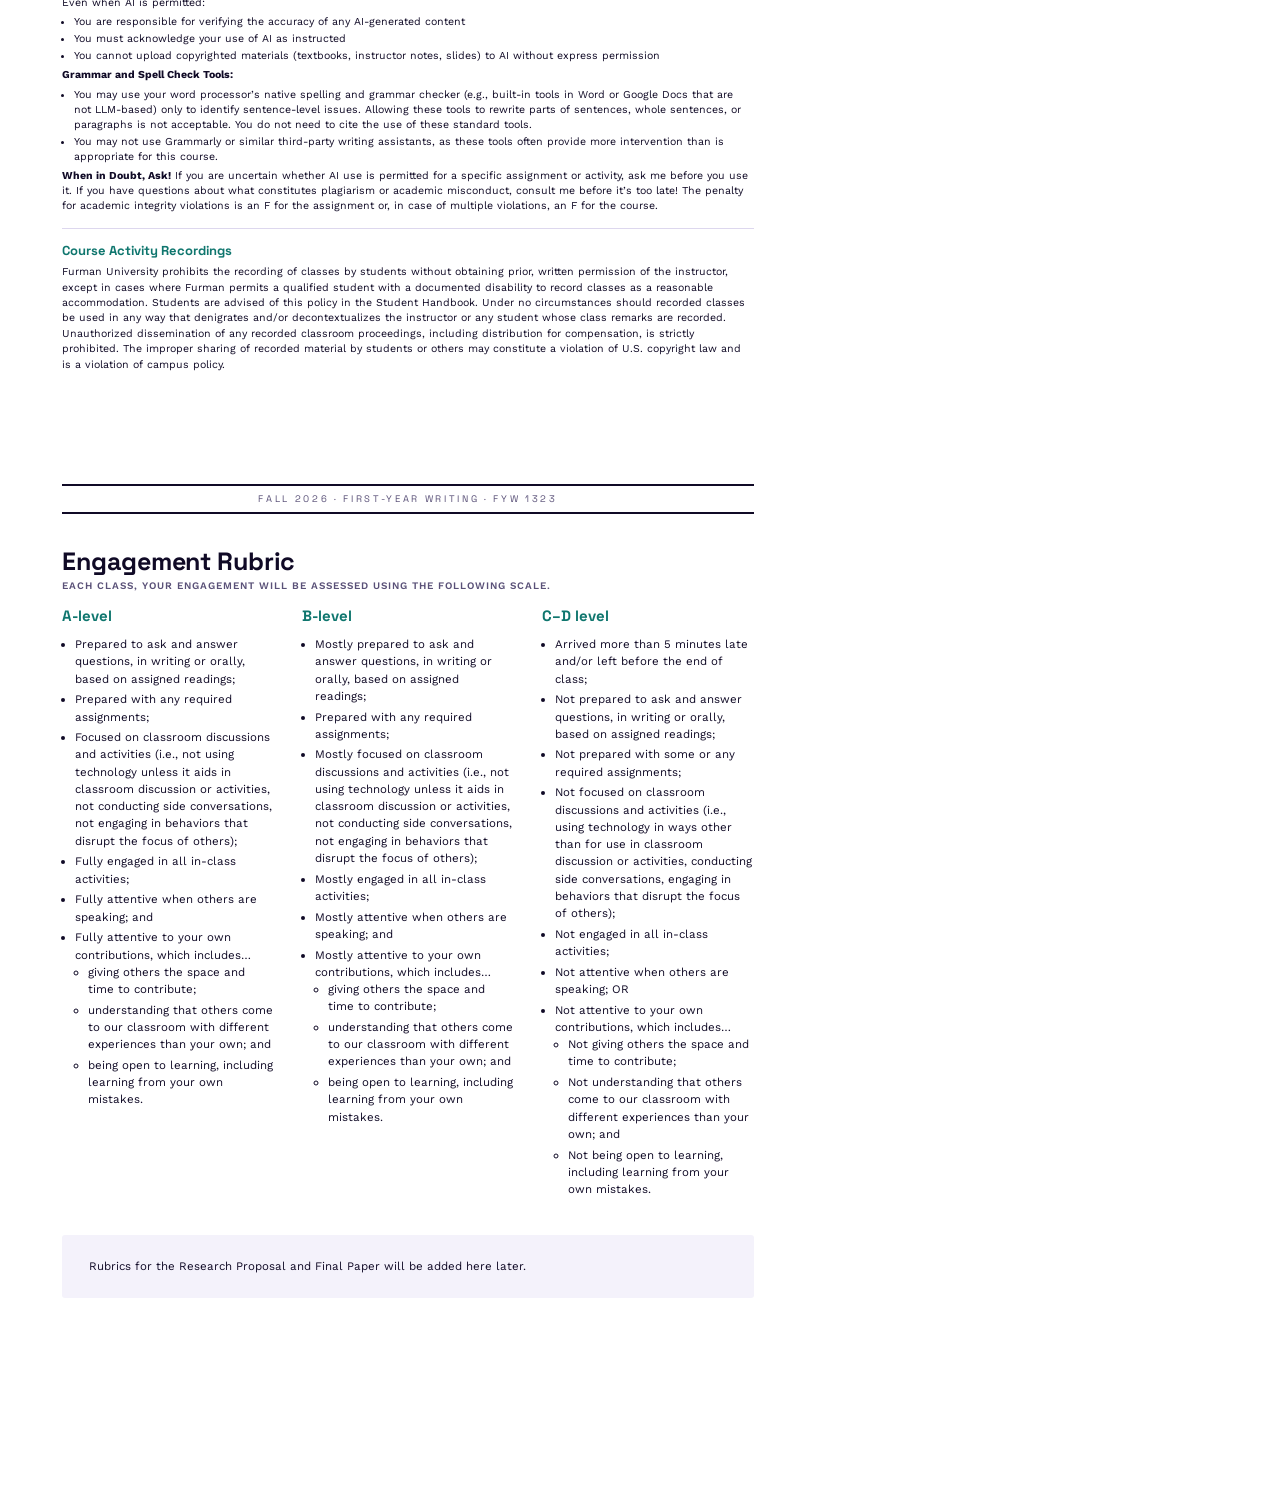
==== commit abf01348: "Trim proposal draft phrasing and link to full assignment details Removes "you are submitting more th" ====
--- a/print-pdf/fyw-syllabus.html
+++ b/print-pdf/fyw-syllabus.html
@@ -119,7 +119,7 @@
 <div class="page">
   <div class="runhead">Fall 2026 &middot; First-Year Writing &middot; FYW 1323</div>
   <div class="pad" style="margin-top:0.32in;">
-    <div class="item"><h4>Research Proposal (Midterm Assignment) &mdash; 30%</h4><div class="prose"><p>For your midterm project, you will develop a research proposal investigating a specific cult or cult-related phenomenon. This project builds across several weeks and includes: research question (<mark>due Wed. 9/16 in class</mark>), annotated bibliography (<mark>due Fri. 9/25 by 11:59pm</mark>), background (<mark>due Fri. 10/2 by 11:59pm</mark>), methodology and significance (<mark>due Fri. 10/9 by 11:59pm</mark>), and abstract and compiled first draft of the full proposal (<mark>due Fri. 10/16 by 11:59pm</mark>).</p><p>By Friday 10/16, you are submitting more than just the abstract &mdash; you will compile your background, methodology, and significance sections together with the new abstract into a single, complete first draft of your proposal.</p><p>You will receive feedback at multiple stages and have opportunities for revision. Keep in mind that your research question and abstract may change as you progress &mdash; that is normal and a healthy sign that you are carefully considering your sources.</p><p>The Peer Review Form (5%) contributes to the assignment grade for this proposal.</p><p>Peer Review: In class, Mon. Oct. 19. Final drafts <mark>due Fri. Oct. 23 by 11:59pm to Moodle</mark>.</p></div></div>
+    <div class="item"><h4>Research Proposal (Midterm Assignment) &mdash; 30%</h4><div class="prose"><p>For your midterm project, you will develop a research proposal investigating a specific cult or cult-related phenomenon. This project builds across several weeks and includes: research question (<mark>due Wed. 9/16 in class</mark>), annotated bibliography (<mark>due Fri. 9/25 by 11:59pm</mark>), background (<mark>due Fri. 10/2 by 11:59pm</mark>), methodology and significance (<mark>due Fri. 10/9 by 11:59pm</mark>), and abstract and compiled first draft of the full proposal (<mark>due Fri. 10/16 by 11:59pm</mark>).</p><p>By Friday 10/16, you will compile your background, methodology, and significance sections together with the new abstract into a single, complete first draft of your proposal. <a href="https://docs.google.com/document/d/1ks_4K9tp-IavWVyWzq5TCJxC9bo6g5WJ4TbqjuJS0D8/edit?usp=sharing">Click here for full assignment details</a>.</p><p>You will receive feedback at multiple stages and have opportunities for revision. Keep in mind that your research question and abstract may change as you progress &mdash; that is normal and a healthy sign that you are carefully considering your sources.</p><p>The Peer Review Form (5%) contributes to the assignment grade for this proposal.</p><p>Peer Review: In class, Mon. Oct. 19. Final drafts <mark>due Fri. Oct. 23 by 11:59pm to Moodle</mark>.</p></div></div>
     <div class="item"><h4>Final Paper &mdash; 30%</h4><div class="prose"><p><strong>Due:</strong> <mark>Tue. 12/15 at 12:00 PM</mark>.</p><p>For your final project, you will write an argumentative essay using a specific &ldquo;cult&rdquo; case study to make a broader argument about how we define and understand cults. Your essay should:</p><ul><li>Analyze a specific cult case in depth</li><li>Engage with scholarly definitions and frameworks</li><li>Make an original argument about cult definitions, boundaries, or characteristics</li><li>Incorporate evidence from multiple scholarly sources</li><li>Address counterarguments and acknowledge complexity</li></ul><p>This essay will go through multiple drafts with peer review and instructor feedback. A completed <strong>AI Consultation Log</strong> must be submitted as an appendix to your final essay.</p></div></div>
     <div class="item"><h4>AI Consultation Log &mdash; 5% of Final Essay Grade</h4><div class="prose"><p>Your AI Consultation Log is a 1&ndash;2 page document demonstrating your thoughtful, critical engagement with AI as a thought partner during the development of your final essay. Required components:</p><ol><li><strong>Documentation of AI Interactions:</strong> Specific prompts used, summaries of AI responses, and any additional consultations conducted independently</li><li><strong>Critical Evaluation:</strong> Which suggestions did you pursue or reject, and why? Where did you misunderstand your argument?</li><li><strong>Reflection on AI&rsquo;s Role:</strong> What did AI help you see? What are its limitations? How did you ensure your essay remained authentically yours?</li></ol><p>Both the AI Consultation Log (5%) and Peer Review Form (5%) contribute to the assignment grade for this paper.</p></div></div>
   </div>
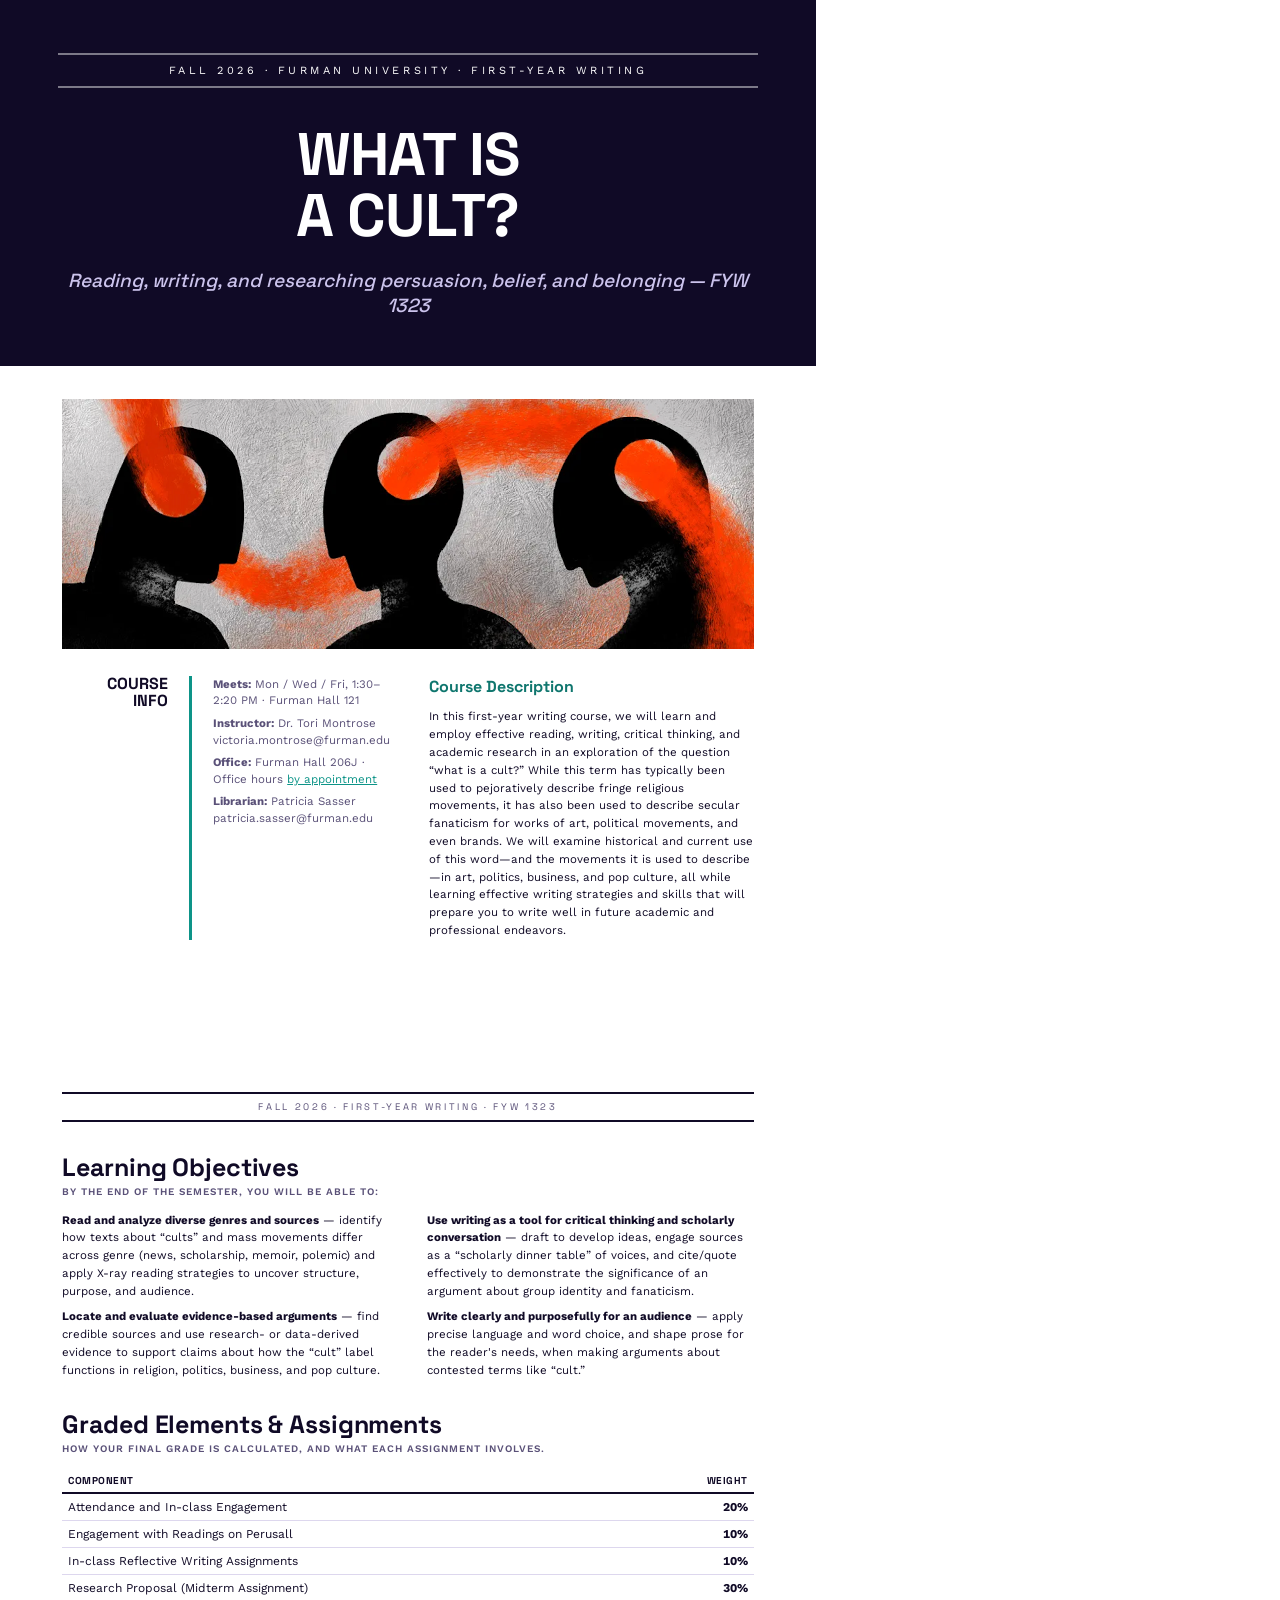
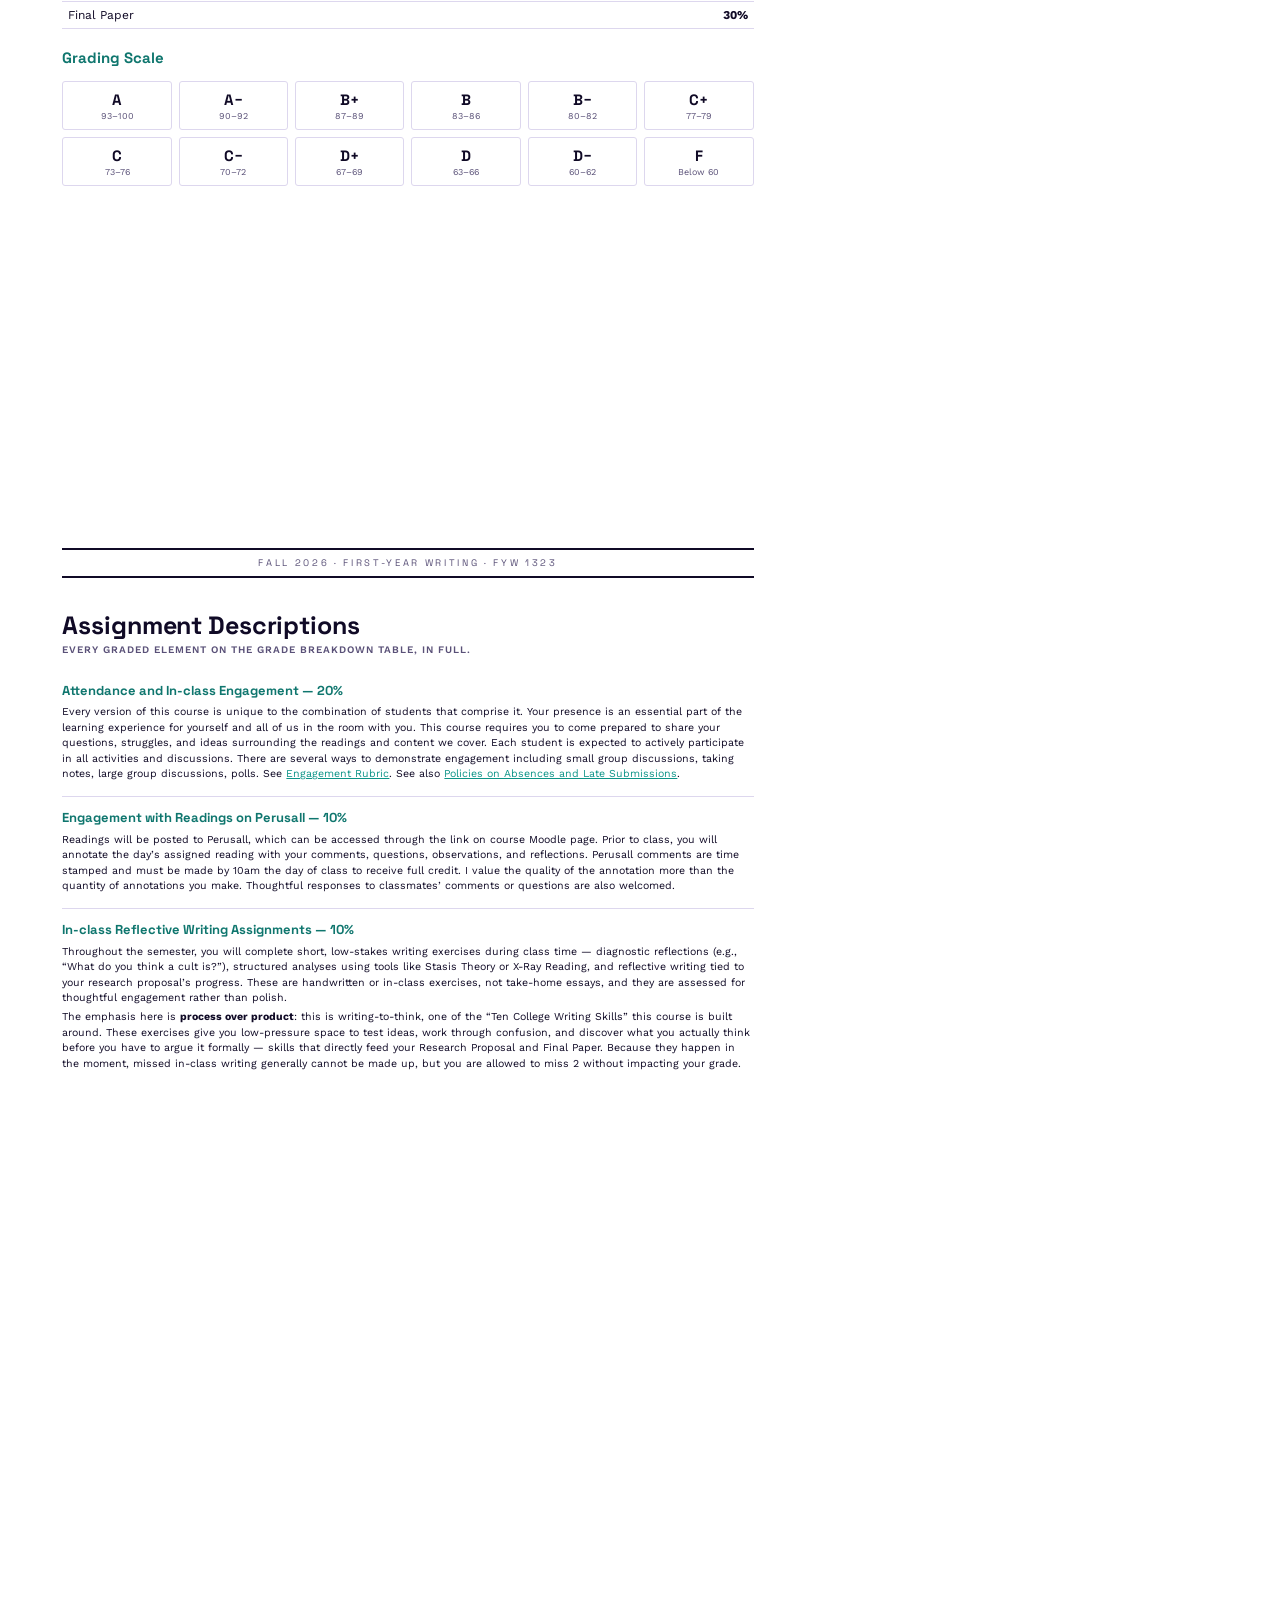
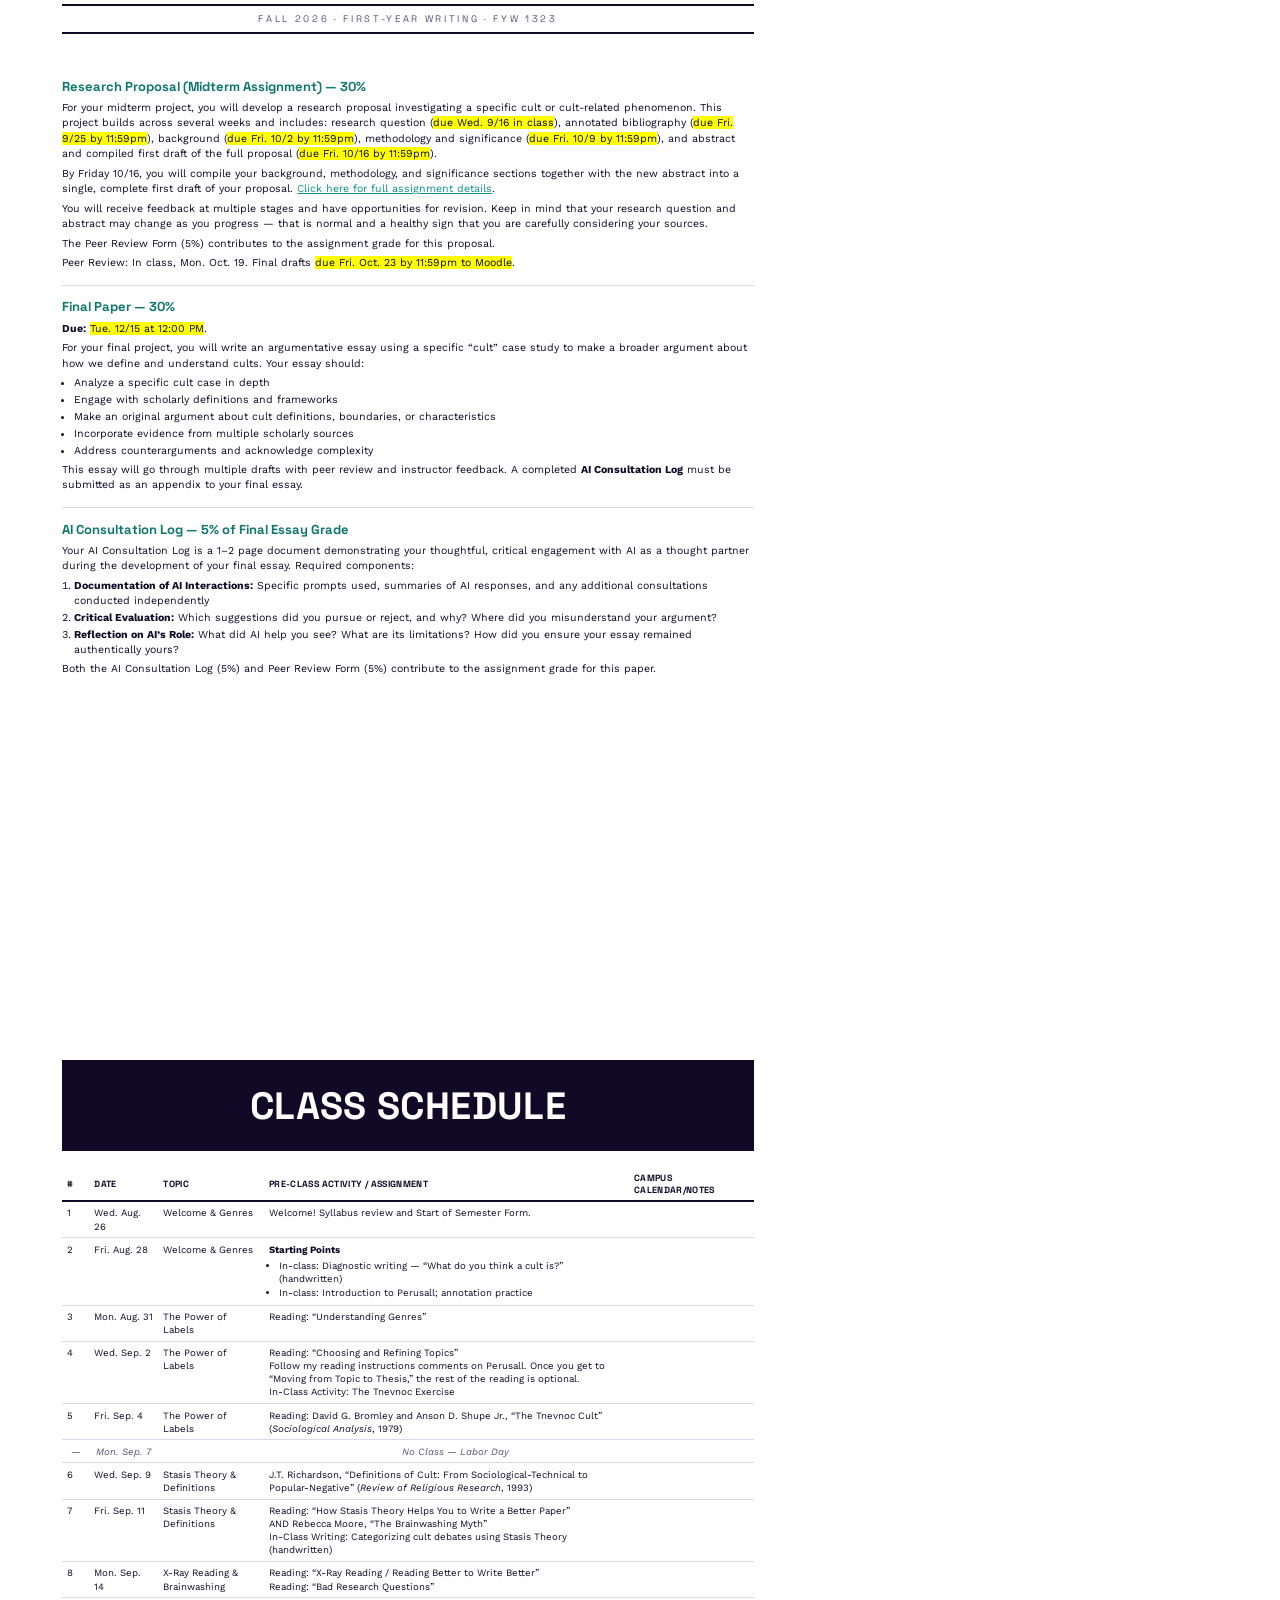
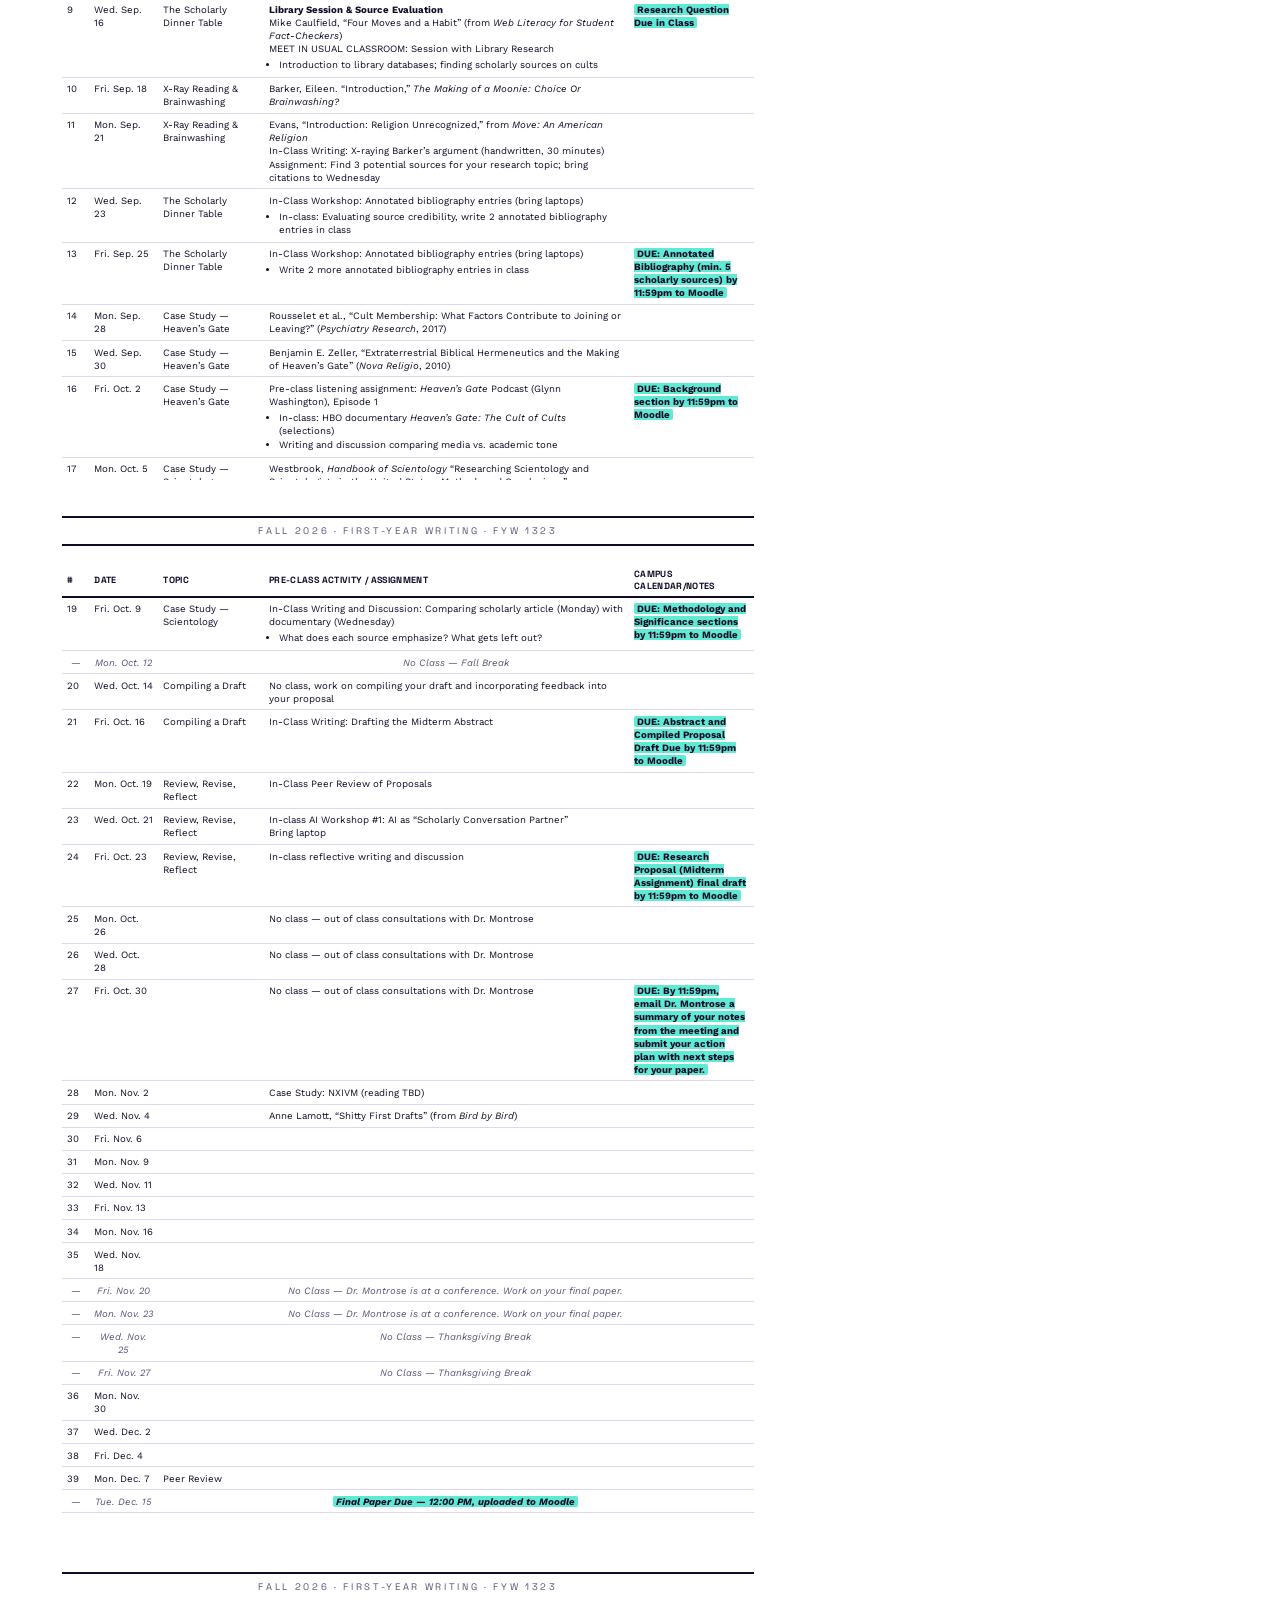
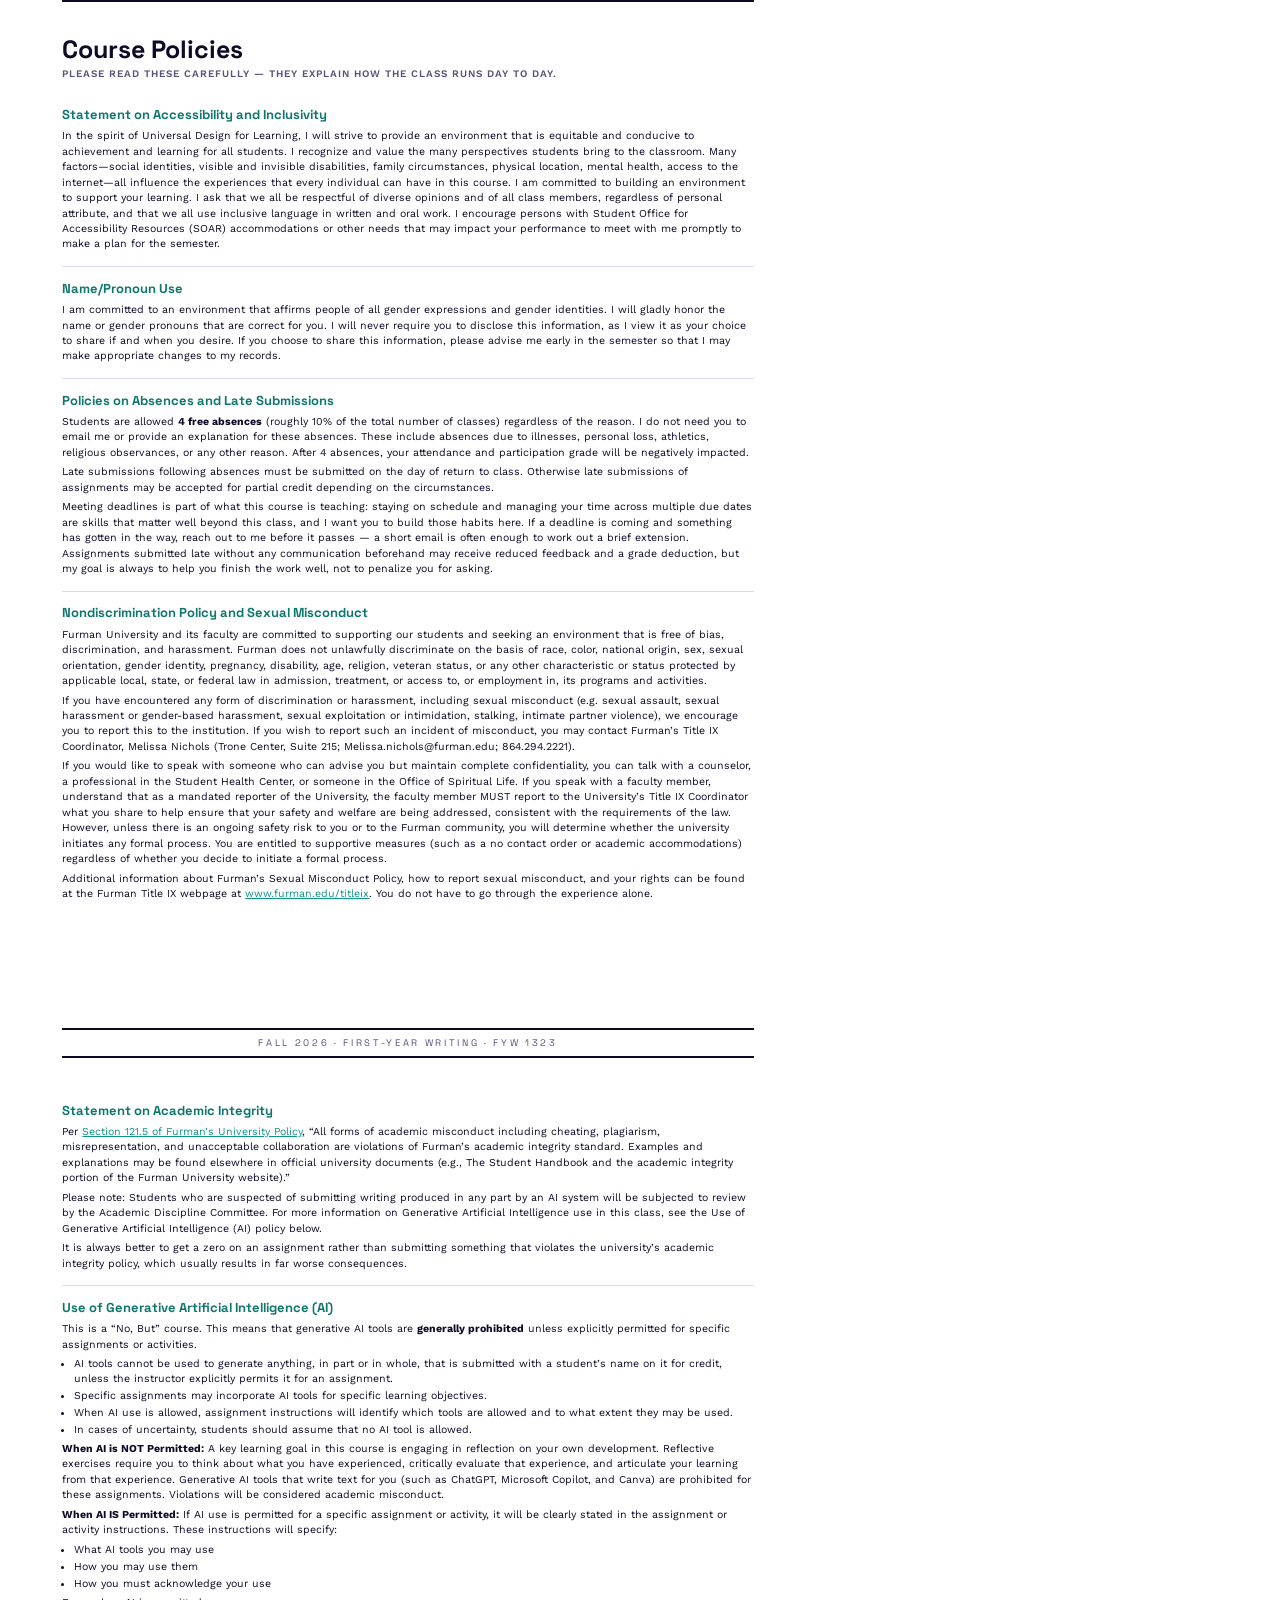
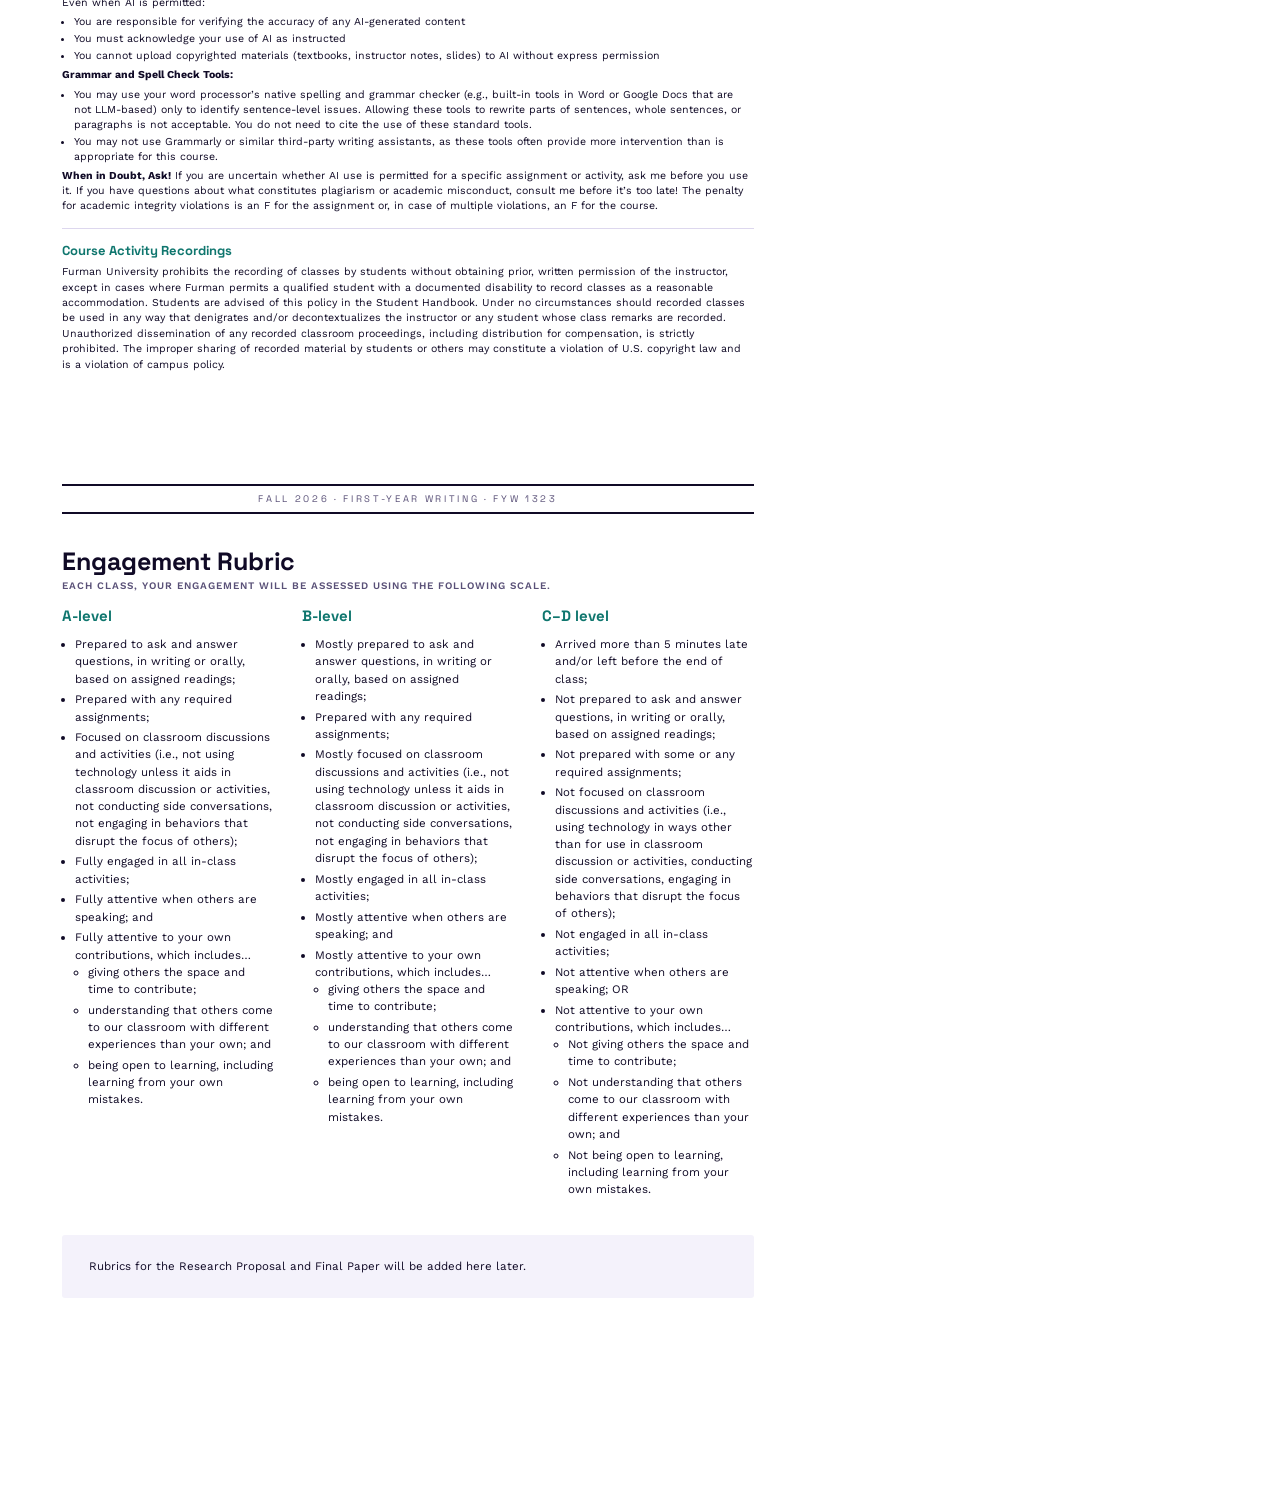
==== commit 024338b1: "Move library session from Mon 9/21 to Wed 9/16 Library Session & Source Evaluation now meets Wed. Se" ====
--- a/print-pdf/fyw-syllabus.html
+++ b/print-pdf/fyw-syllabus.html
@@ -137,9 +137,9 @@
 <tr><td class="num-col">6</td><td class="date-col">Wed. Sep. 9</td><td>Stasis Theory &amp; Definitions</td><td>J.T. Richardson, &ldquo;Definitions of Cult: From Sociological-Technical to Popular-Negative&rdquo; (<em>Review of Religious Research</em>, 1993)</td><td></td></tr>
 <tr><td class="num-col">7</td><td class="date-col">Fri. Sep. 11</td><td>Stasis Theory &amp; Definitions</td><td>Reading: &ldquo;How Stasis Theory Helps You to Write a Better Paper&rdquo;<br>AND Rebecca Moore, &ldquo;The Brainwashing Myth&rdquo;<br>In-Class Writing: Categorizing cult debates using Stasis Theory (handwritten)</td><td></td></tr>
 <tr><td class="num-col">8</td><td class="date-col">Mon. Sep. 14</td><td>X-Ray Reading &amp; Brainwashing</td><td>Reading: &ldquo;X-Ray Reading / Reading Better to Write Better&rdquo;<br>Reading: &ldquo;Bad Research Questions&rdquo;</td><td></td></tr>
-<tr><td class="num-col">9</td><td class="date-col">Wed. Sep. 16</td><td>X-Ray Reading &amp; Brainwashing</td><td>Barker, Eileen. &ldquo;Introduction,&rdquo; <em>The Making of a Moonie: Choice Or Brainwashing?</em></td><td><mark>Research Question Due in Class</mark></td></tr>
-<tr><td class="num-col">10</td><td class="date-col">Fri. Sep. 18</td><td>X-Ray Reading &amp; Brainwashing</td><td>Evans, &ldquo;Introduction: Religion Unrecognized,&rdquo; from <em>Move: An American Religion</em><br>In-Class Writing: X-raying Barker&rsquo;s argument (handwritten, 30 minutes)</td><td></td></tr>
-<tr><td class="num-col">11</td><td class="date-col">Mon. Sep. 21</td><td>The Scholarly Dinner Table</td><td><strong>Library Session &amp; Source Evaluation</strong><br>Mike Caulfield, &ldquo;Four Moves and a Habit&rdquo; (from <em>Web Literacy for Student Fact-Checkers</em>)<br>MEET IN LIBRARY: Session with Library Research<ul><li>Introduction to library databases; finding scholarly sources on cults</li><li>Assignment: Find 3 potential sources for your research topic; bring citations to Wednesday</li></ul></td><td></td></tr>
+<tr><td class="num-col">9</td><td class="date-col">Wed. Sep. 16</td><td>The Scholarly Dinner Table</td><td><strong>Library Session &amp; Source Evaluation</strong><br>Mike Caulfield, &ldquo;Four Moves and a Habit&rdquo; (from <em>Web Literacy for Student Fact-Checkers</em>)<br>MEET IN USUAL CLASSROOM: Session with Library Research<ul><li>Introduction to library databases; finding scholarly sources on cults</li></ul></td><td><mark>Research Question Due in Class</mark></td></tr>
+<tr><td class="num-col">10</td><td class="date-col">Fri. Sep. 18</td><td>X-Ray Reading &amp; Brainwashing</td><td>Barker, Eileen. &ldquo;Introduction,&rdquo; <em>The Making of a Moonie: Choice Or Brainwashing?</em></td><td></td></tr>
+<tr><td class="num-col">11</td><td class="date-col">Mon. Sep. 21</td><td>X-Ray Reading &amp; Brainwashing</td><td>Evans, &ldquo;Introduction: Religion Unrecognized,&rdquo; from <em>Move: An American Religion</em><br>In-Class Writing: X-raying Barker&rsquo;s argument (handwritten, 30 minutes)<br>Assignment: Find 3 potential sources for your research topic; bring citations to Wednesday</td><td></td></tr>
 <tr><td class="num-col">12</td><td class="date-col">Wed. Sep. 23</td><td>The Scholarly Dinner Table</td><td>In-Class Workshop: Annotated bibliography entries (bring laptops)<ul><li>In-class: Evaluating source credibility, write 2 annotated bibliography entries in class</li></ul></td><td></td></tr>
 <tr><td class="num-col">13</td><td class="date-col">Fri. Sep. 25</td><td>The Scholarly Dinner Table</td><td>In-Class Workshop: Annotated bibliography entries (bring laptops)<ul><li>Write 2 more annotated bibliography entries in class</li></ul></td><td><mark>DUE: Annotated Bibliography (min. 5 scholarly sources) by 11:59pm to Moodle</mark></td></tr>
 <tr><td class="num-col">14</td><td class="date-col">Mon. Sep. 28</td><td>Case Study &mdash; Heaven&rsquo;s Gate</td><td>Rousselet et al., &ldquo;Cult Membership: What Factors Contribute to Joining or Leaving?&rdquo; (<em>Psychiatry Research</em>, 2017)</td><td></td></tr>
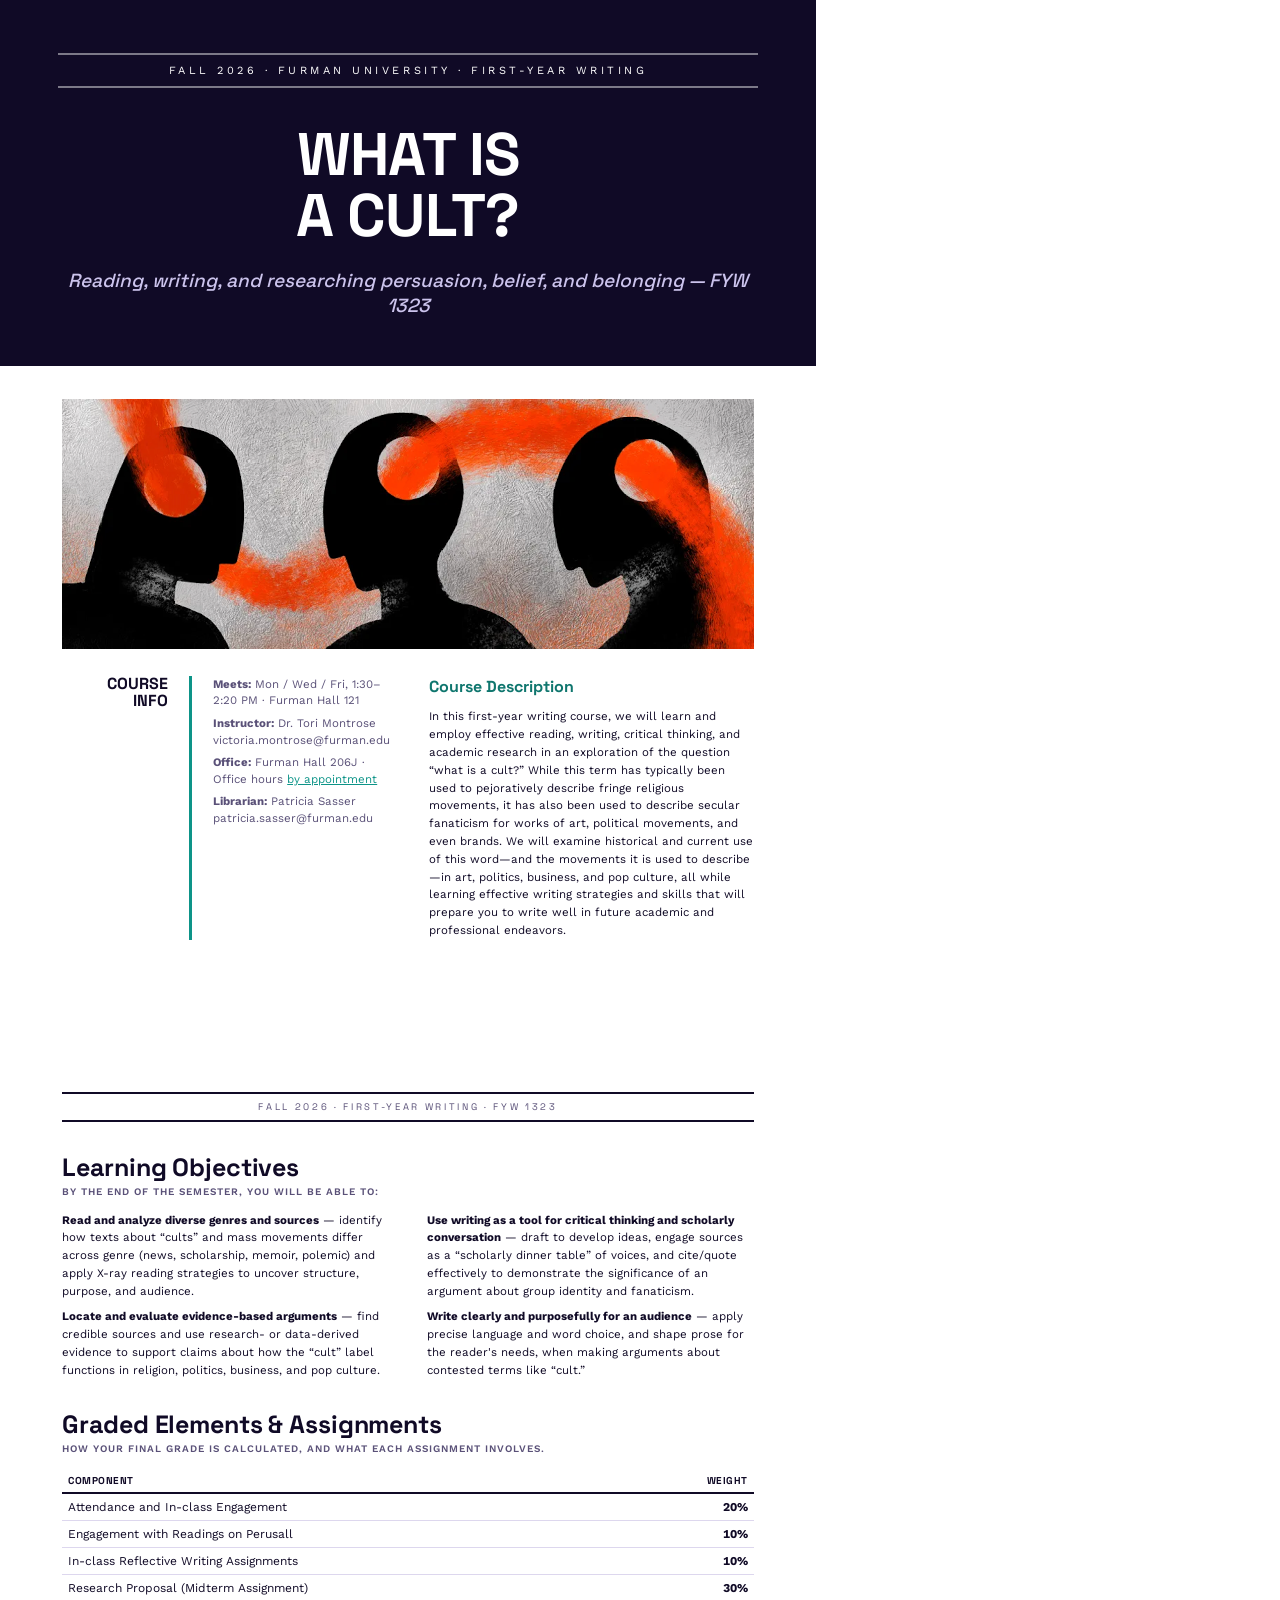
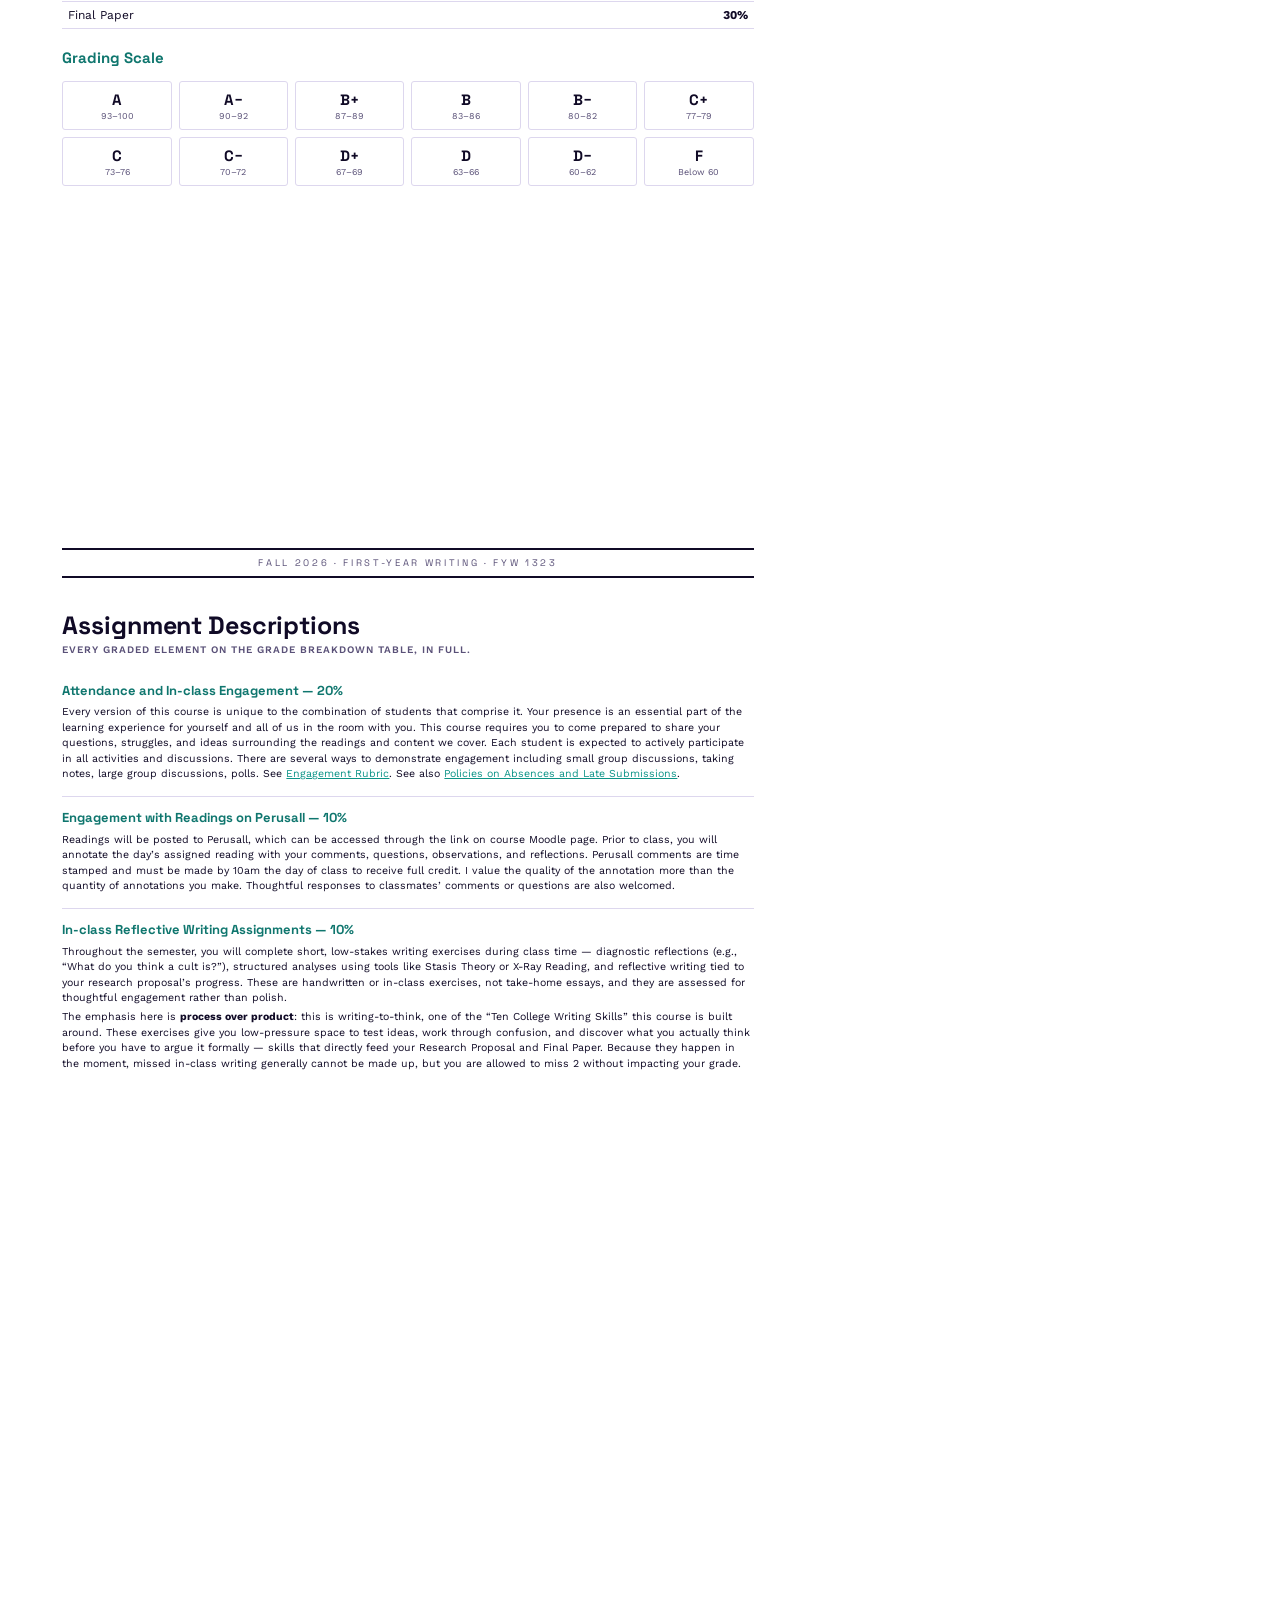
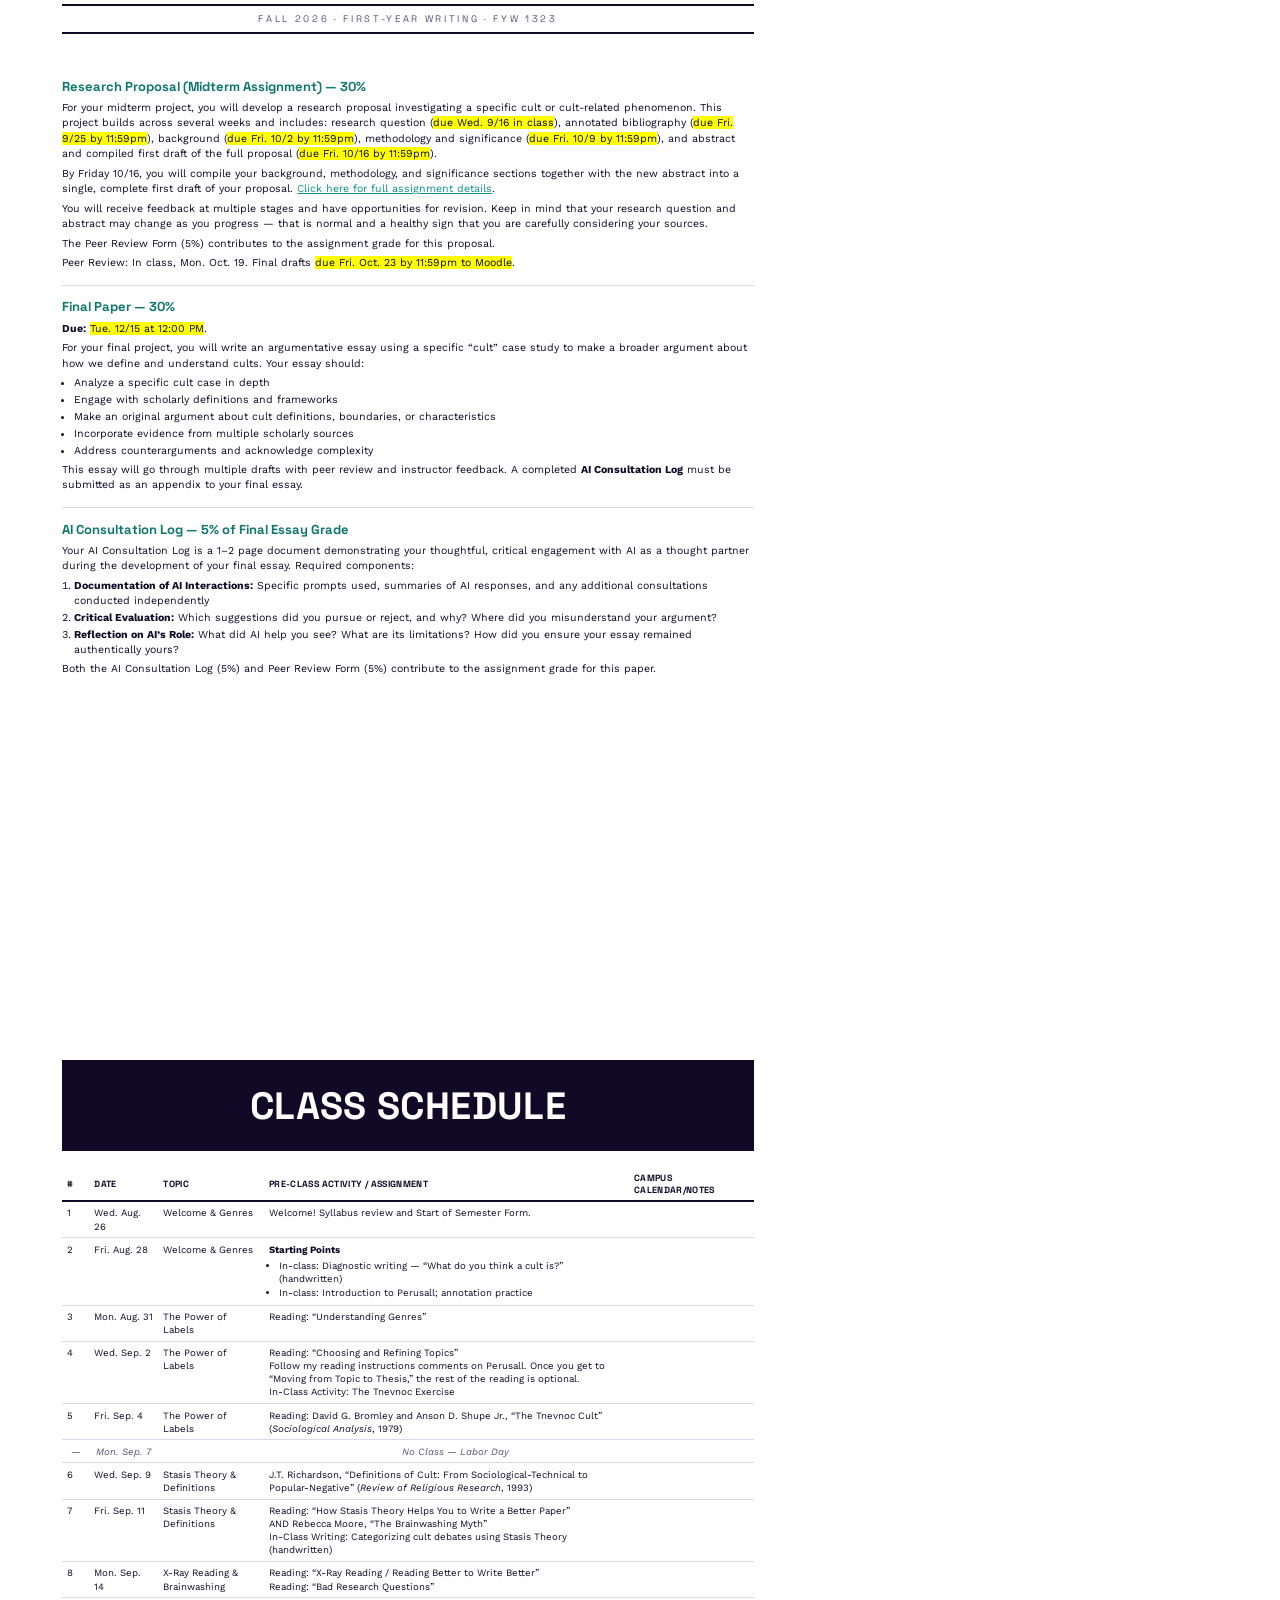
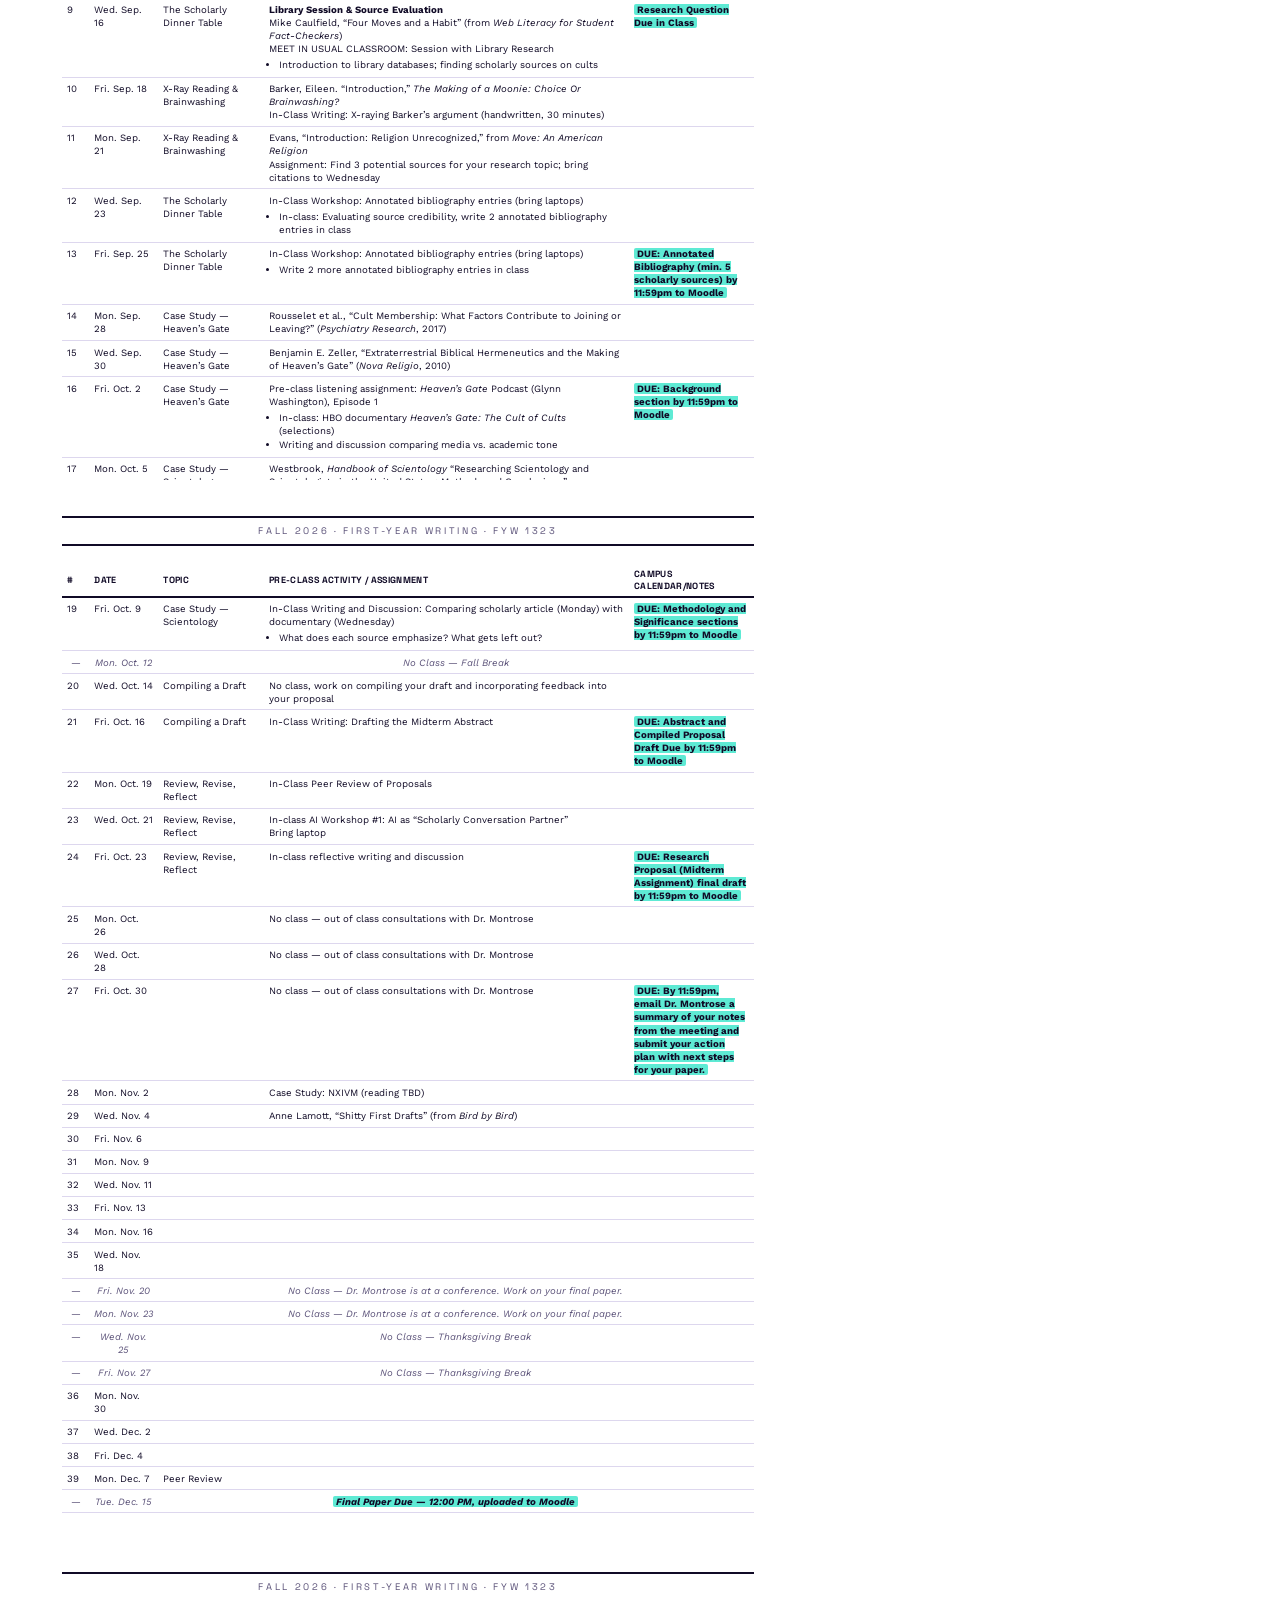
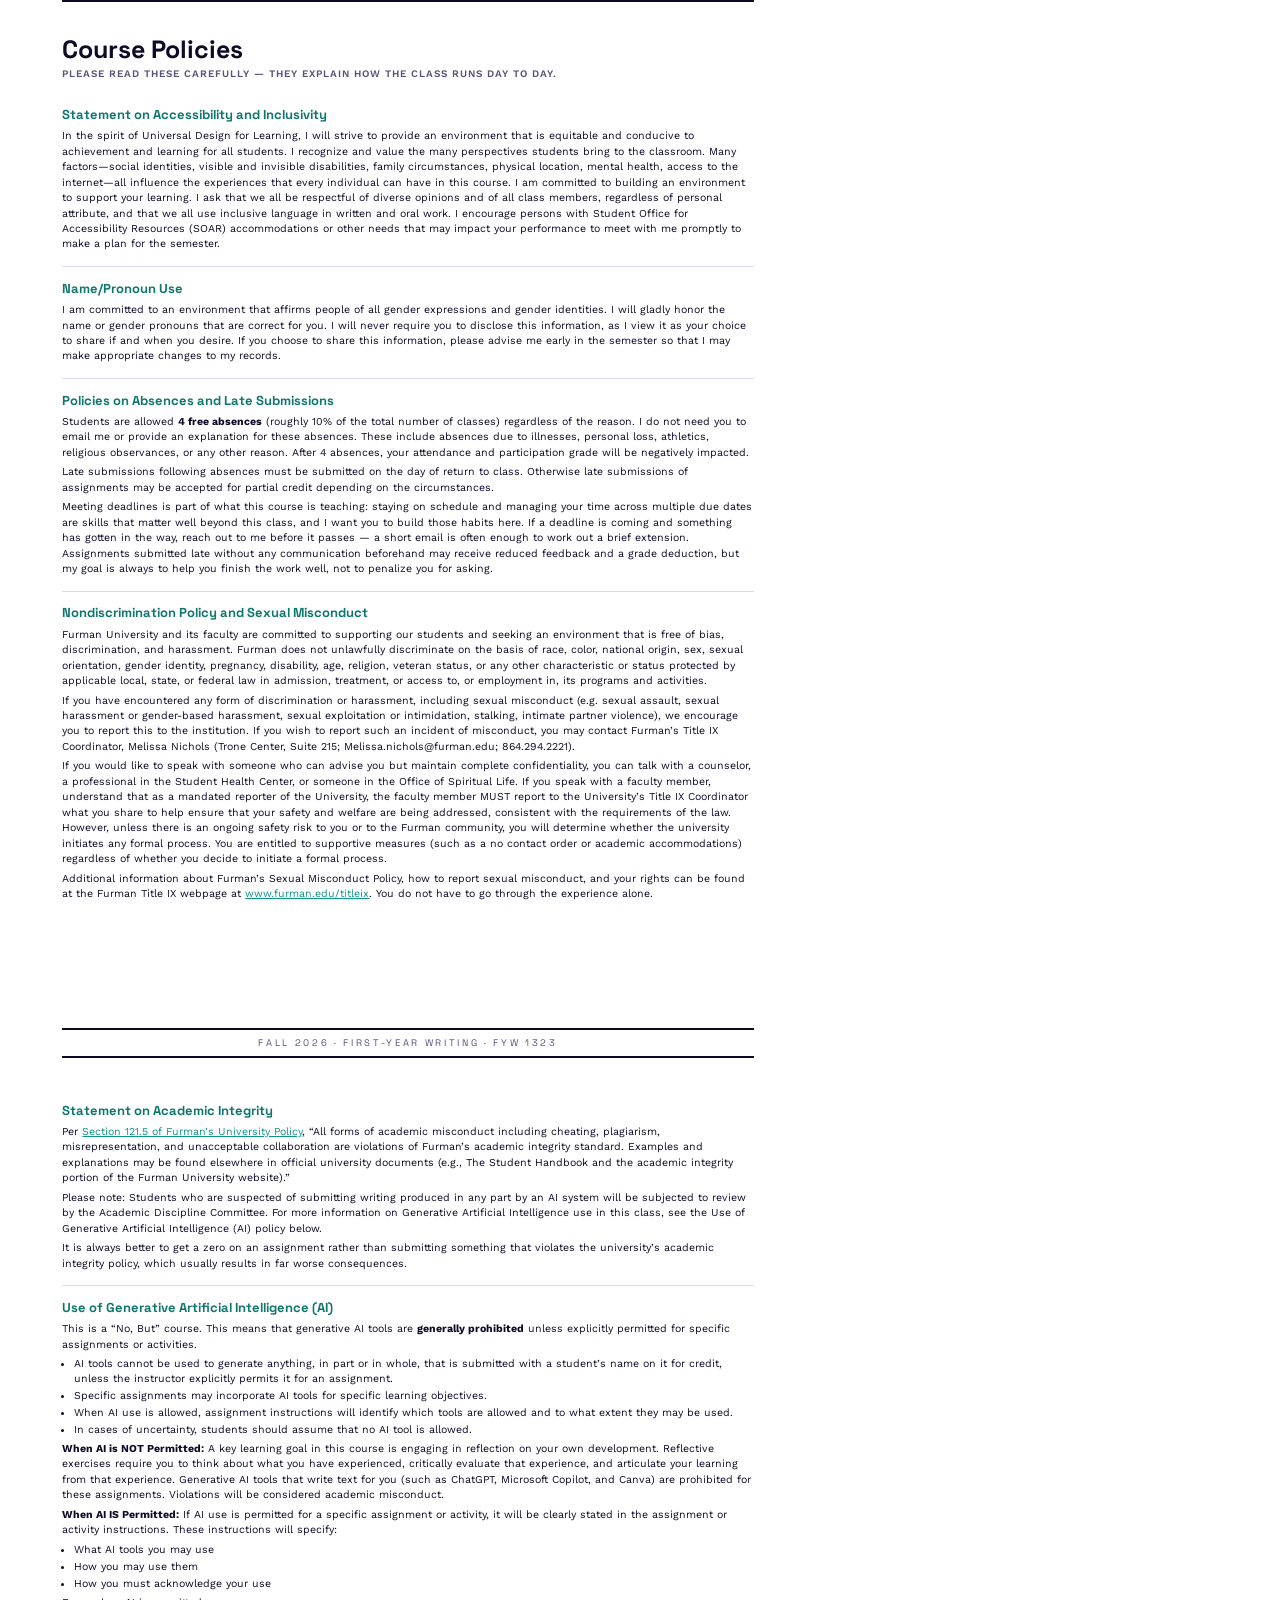
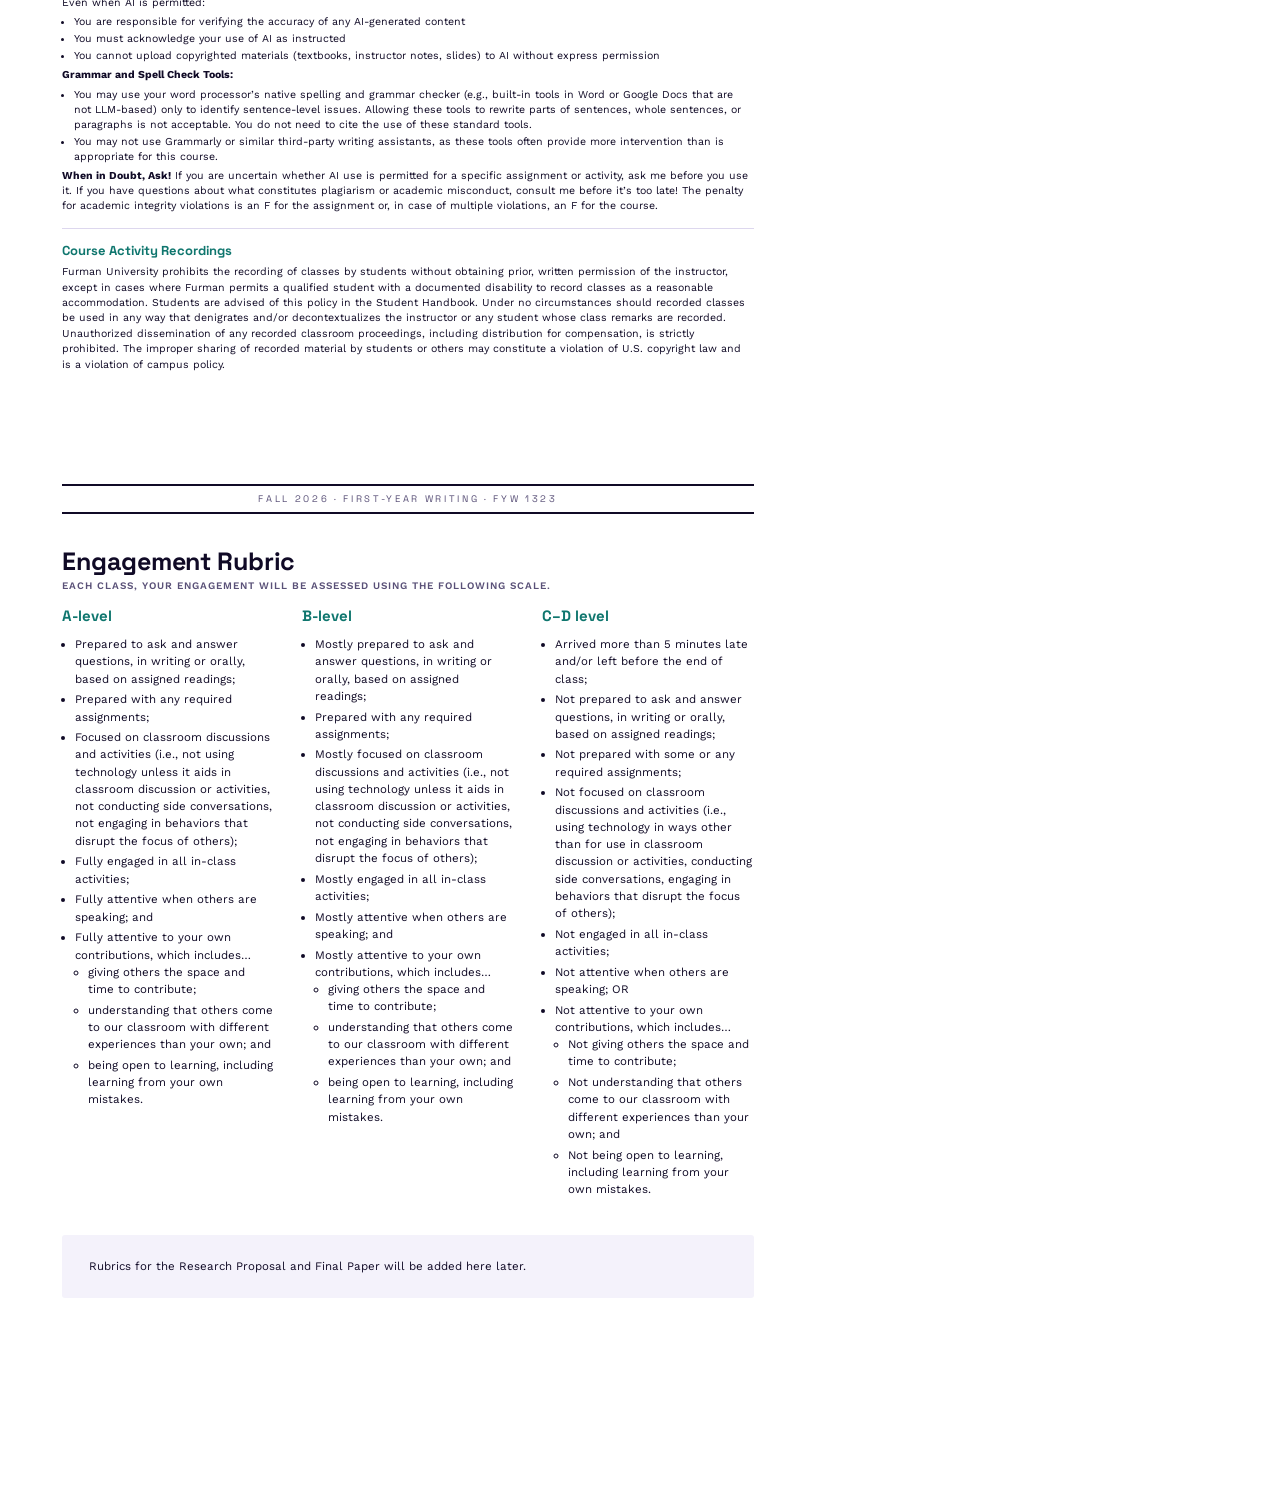
==== commit f04dcce5: "Move X-raying Barker in-class writing from Mon 9/21 to Fri 9/18 The exercise now pairs with the Bark" ====
--- a/print-pdf/fyw-syllabus.html
+++ b/print-pdf/fyw-syllabus.html
@@ -138,8 +138,8 @@
 <tr><td class="num-col">7</td><td class="date-col">Fri. Sep. 11</td><td>Stasis Theory &amp; Definitions</td><td>Reading: &ldquo;How Stasis Theory Helps You to Write a Better Paper&rdquo;<br>AND Rebecca Moore, &ldquo;The Brainwashing Myth&rdquo;<br>In-Class Writing: Categorizing cult debates using Stasis Theory (handwritten)</td><td></td></tr>
 <tr><td class="num-col">8</td><td class="date-col">Mon. Sep. 14</td><td>X-Ray Reading &amp; Brainwashing</td><td>Reading: &ldquo;X-Ray Reading / Reading Better to Write Better&rdquo;<br>Reading: &ldquo;Bad Research Questions&rdquo;</td><td></td></tr>
 <tr><td class="num-col">9</td><td class="date-col">Wed. Sep. 16</td><td>The Scholarly Dinner Table</td><td><strong>Library Session &amp; Source Evaluation</strong><br>Mike Caulfield, &ldquo;Four Moves and a Habit&rdquo; (from <em>Web Literacy for Student Fact-Checkers</em>)<br>MEET IN USUAL CLASSROOM: Session with Library Research<ul><li>Introduction to library databases; finding scholarly sources on cults</li></ul></td><td><mark>Research Question Due in Class</mark></td></tr>
-<tr><td class="num-col">10</td><td class="date-col">Fri. Sep. 18</td><td>X-Ray Reading &amp; Brainwashing</td><td>Barker, Eileen. &ldquo;Introduction,&rdquo; <em>The Making of a Moonie: Choice Or Brainwashing?</em></td><td></td></tr>
-<tr><td class="num-col">11</td><td class="date-col">Mon. Sep. 21</td><td>X-Ray Reading &amp; Brainwashing</td><td>Evans, &ldquo;Introduction: Religion Unrecognized,&rdquo; from <em>Move: An American Religion</em><br>In-Class Writing: X-raying Barker&rsquo;s argument (handwritten, 30 minutes)<br>Assignment: Find 3 potential sources for your research topic; bring citations to Wednesday</td><td></td></tr>
+<tr><td class="num-col">10</td><td class="date-col">Fri. Sep. 18</td><td>X-Ray Reading &amp; Brainwashing</td><td>Barker, Eileen. &ldquo;Introduction,&rdquo; <em>The Making of a Moonie: Choice Or Brainwashing?</em><br>In-Class Writing: X-raying Barker&rsquo;s argument (handwritten, 30 minutes)</td><td></td></tr>
+<tr><td class="num-col">11</td><td class="date-col">Mon. Sep. 21</td><td>X-Ray Reading &amp; Brainwashing</td><td>Evans, &ldquo;Introduction: Religion Unrecognized,&rdquo; from <em>Move: An American Religion</em><br>Assignment: Find 3 potential sources for your research topic; bring citations to Wednesday</td><td></td></tr>
 <tr><td class="num-col">12</td><td class="date-col">Wed. Sep. 23</td><td>The Scholarly Dinner Table</td><td>In-Class Workshop: Annotated bibliography entries (bring laptops)<ul><li>In-class: Evaluating source credibility, write 2 annotated bibliography entries in class</li></ul></td><td></td></tr>
 <tr><td class="num-col">13</td><td class="date-col">Fri. Sep. 25</td><td>The Scholarly Dinner Table</td><td>In-Class Workshop: Annotated bibliography entries (bring laptops)<ul><li>Write 2 more annotated bibliography entries in class</li></ul></td><td><mark>DUE: Annotated Bibliography (min. 5 scholarly sources) by 11:59pm to Moodle</mark></td></tr>
 <tr><td class="num-col">14</td><td class="date-col">Mon. Sep. 28</td><td>Case Study &mdash; Heaven&rsquo;s Gate</td><td>Rousselet et al., &ldquo;Cult Membership: What Factors Contribute to Joining or Leaving?&rdquo; (<em>Psychiatry Research</em>, 2017)</td><td></td></tr>
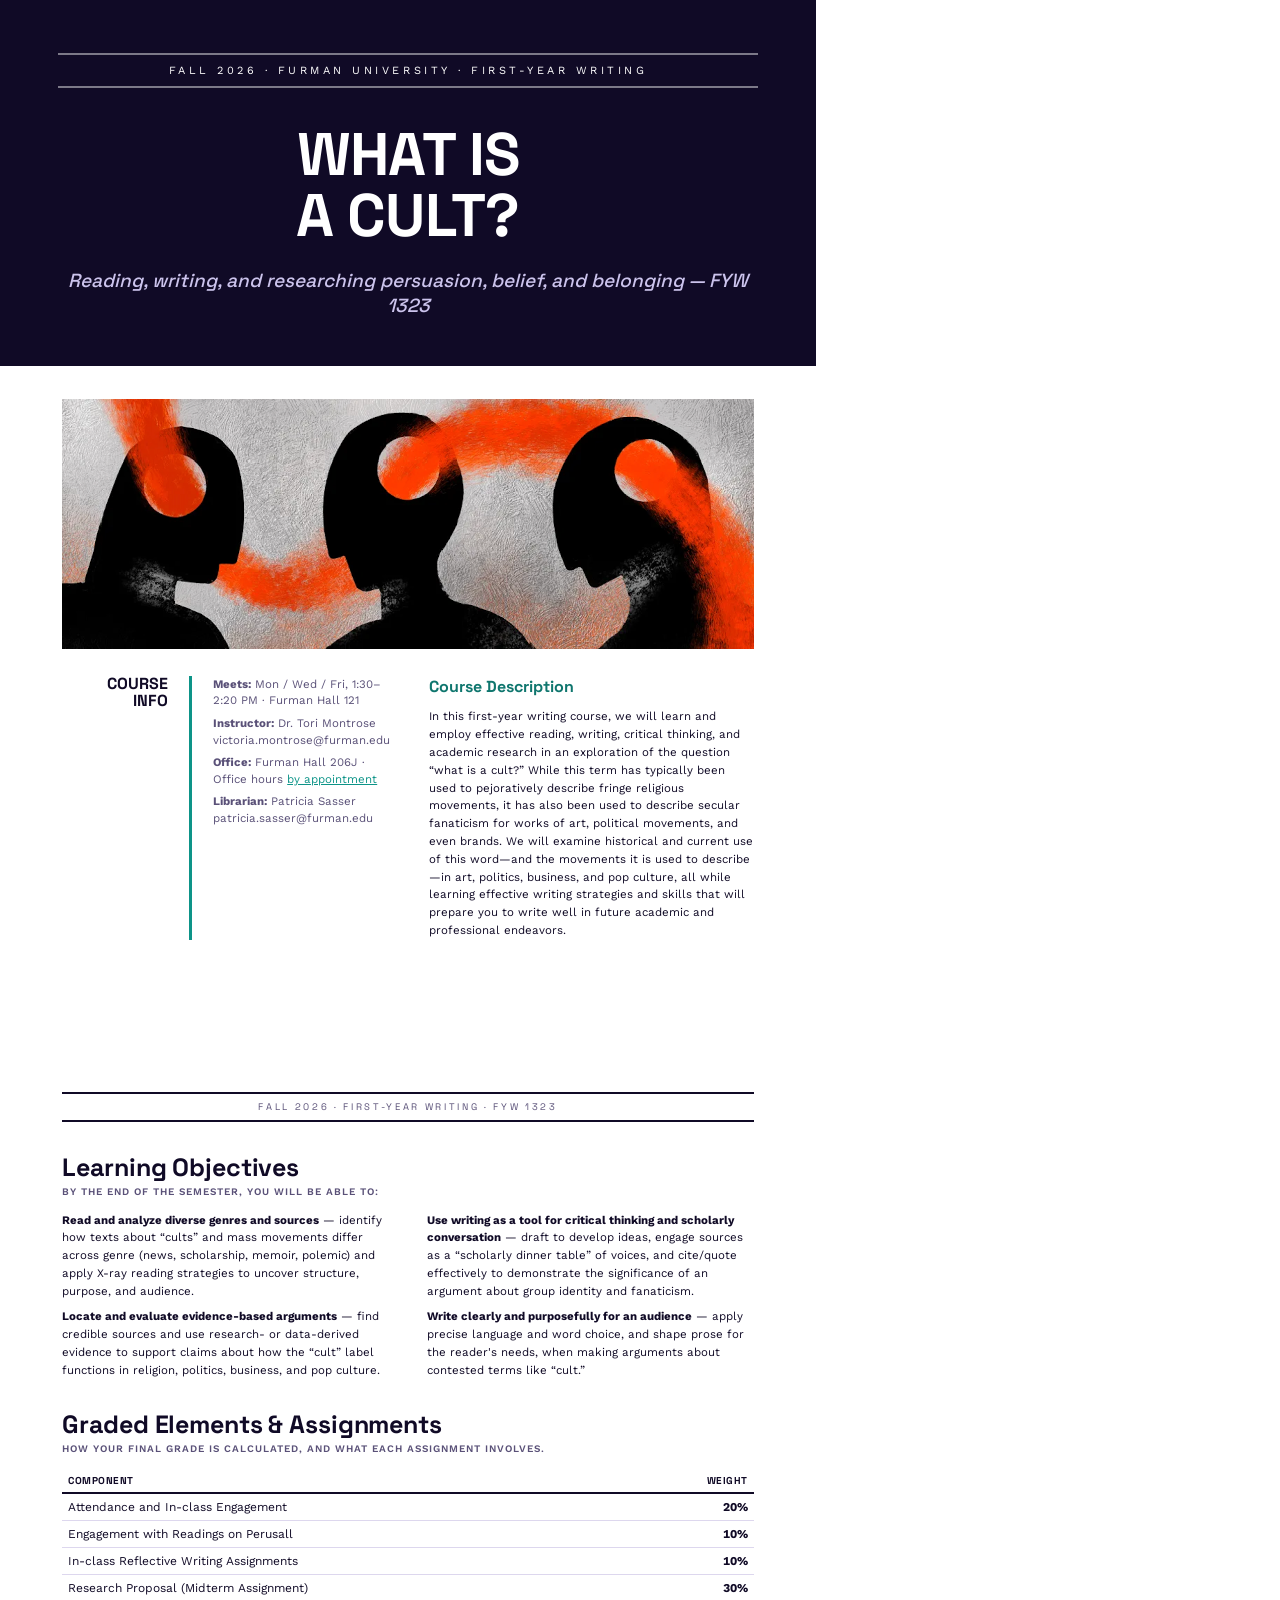
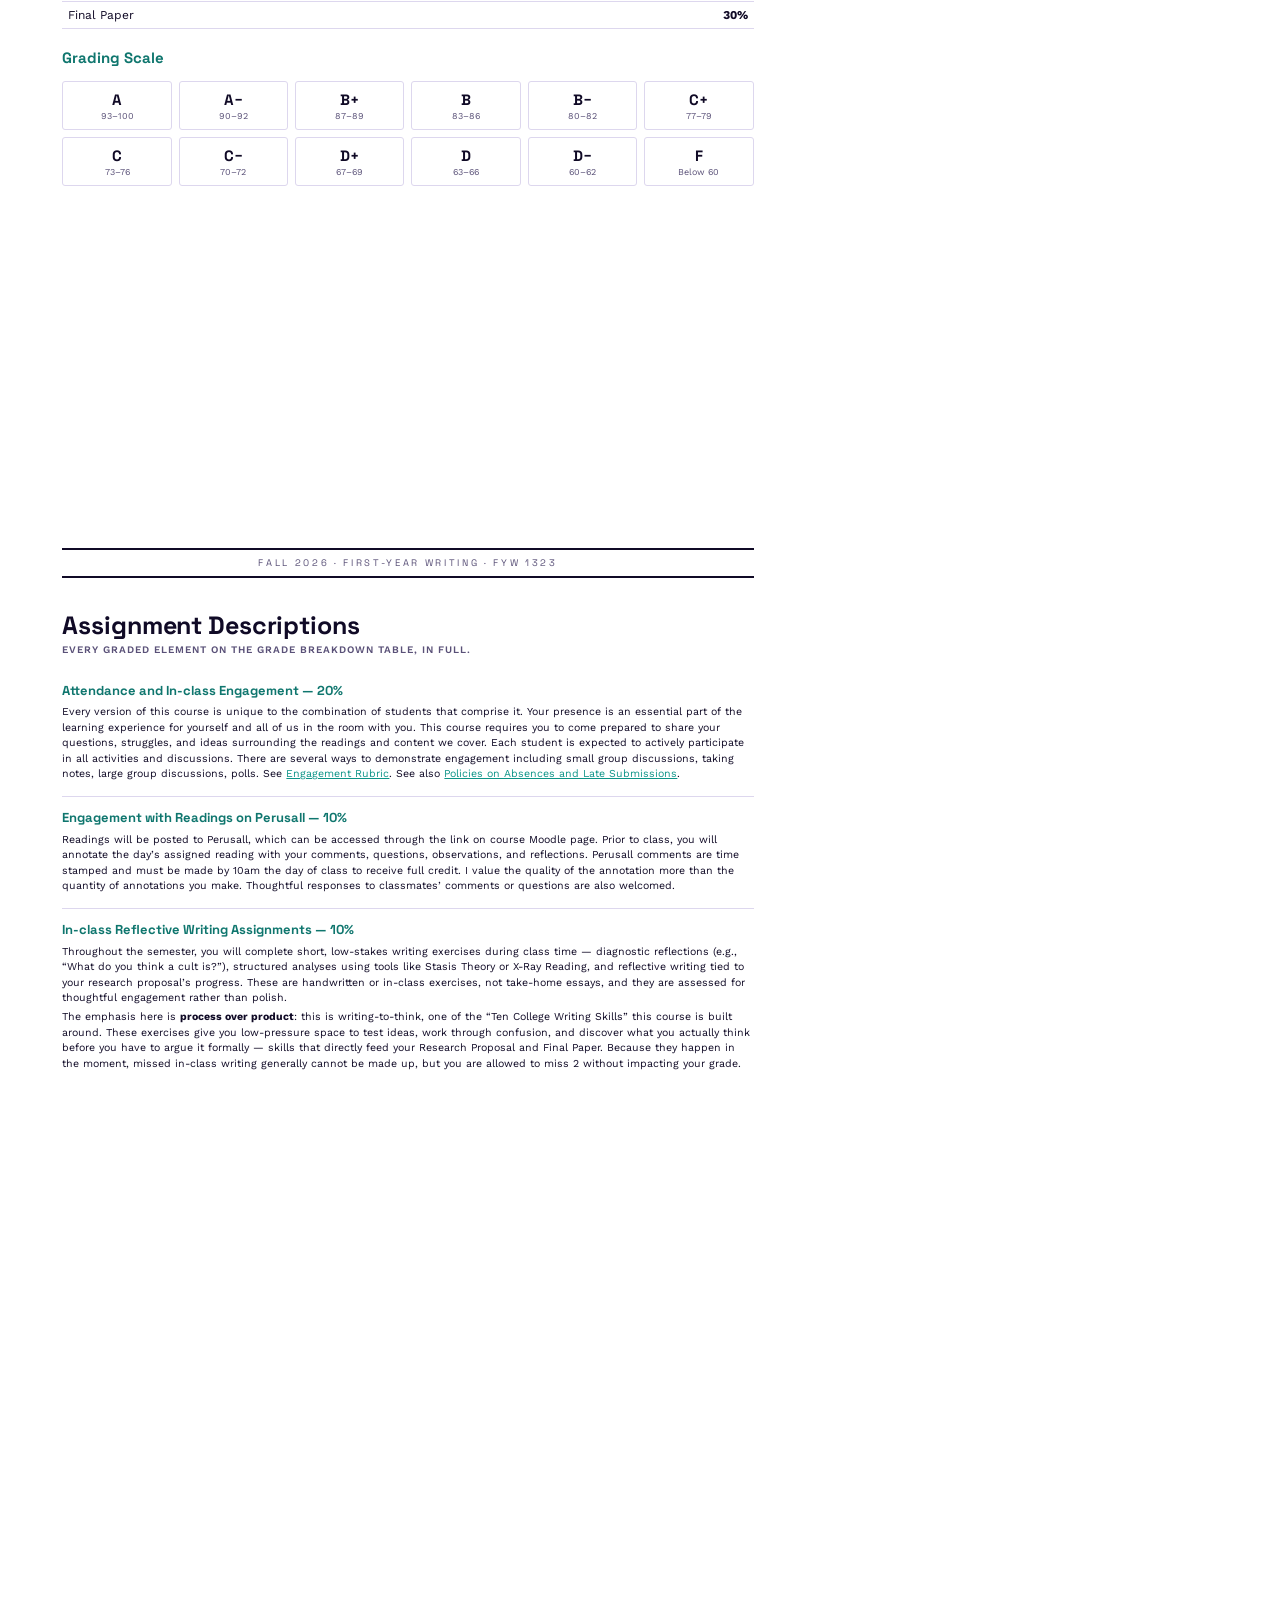
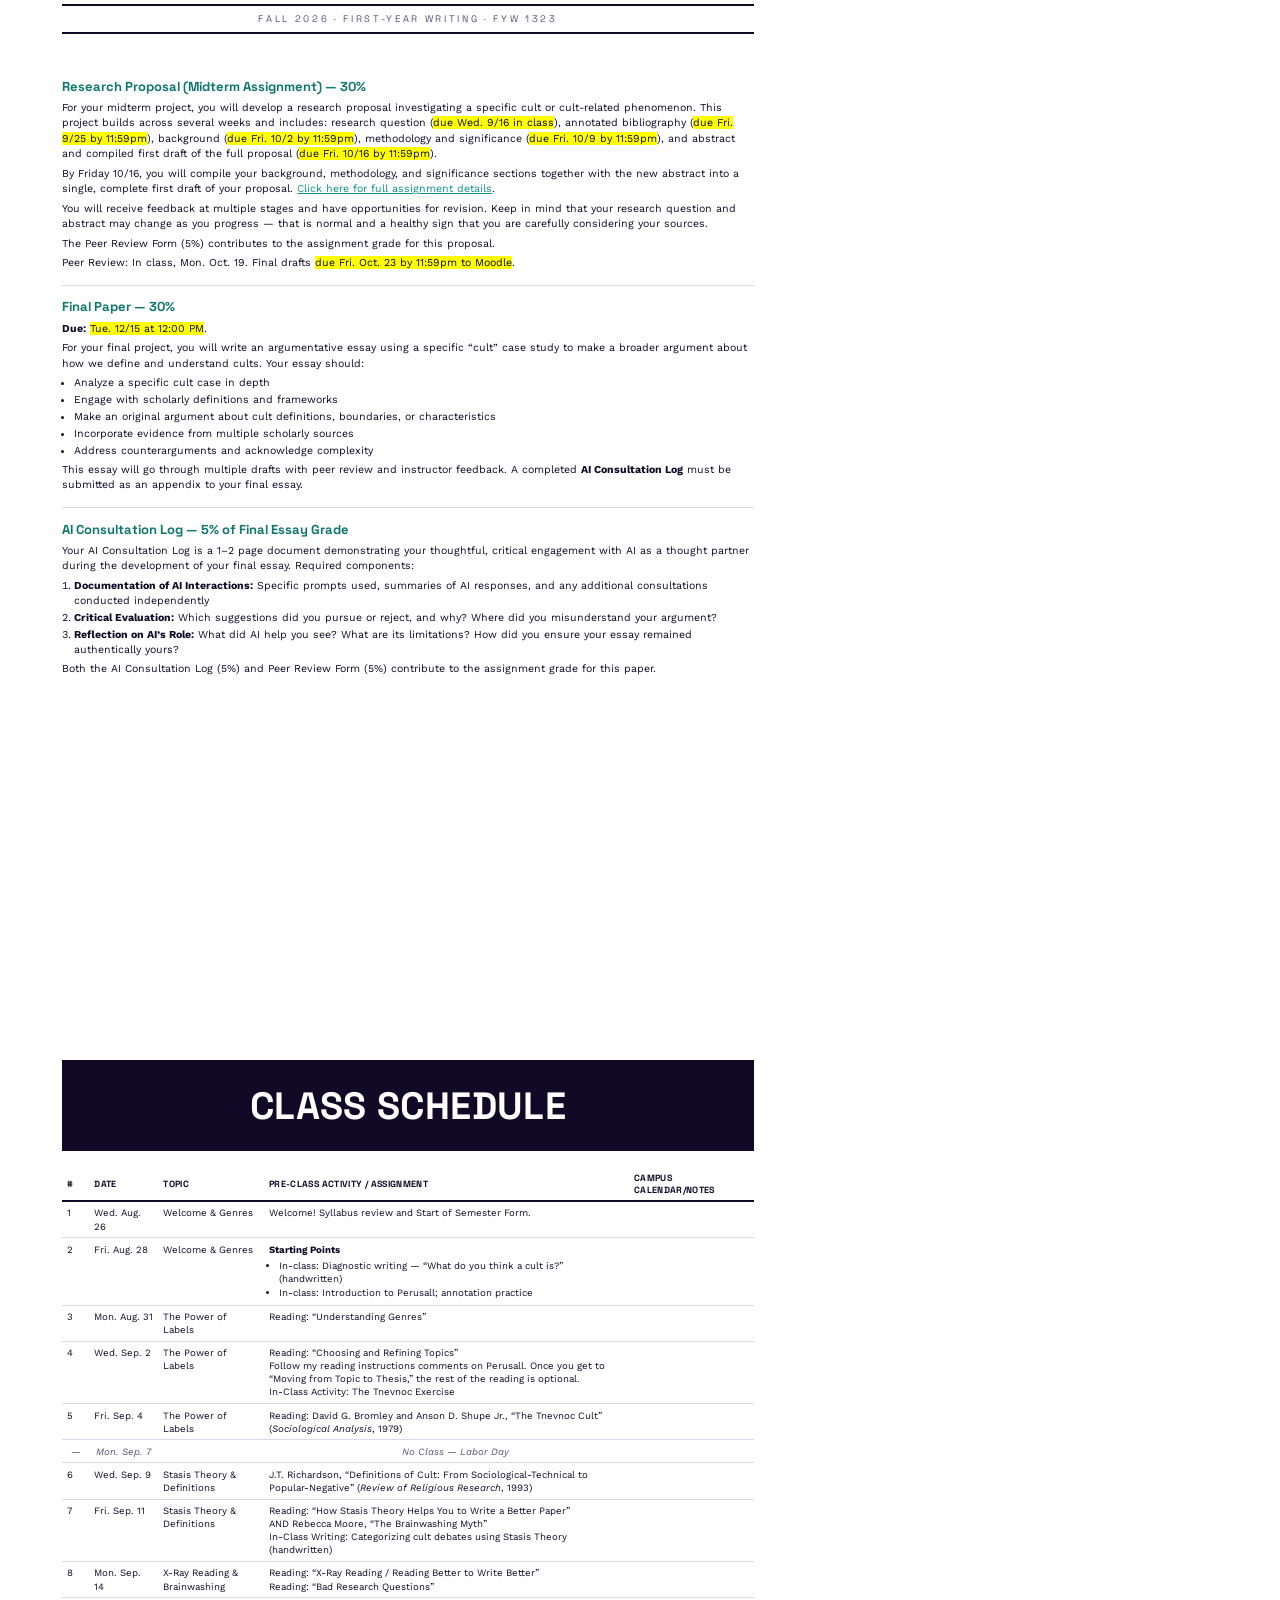
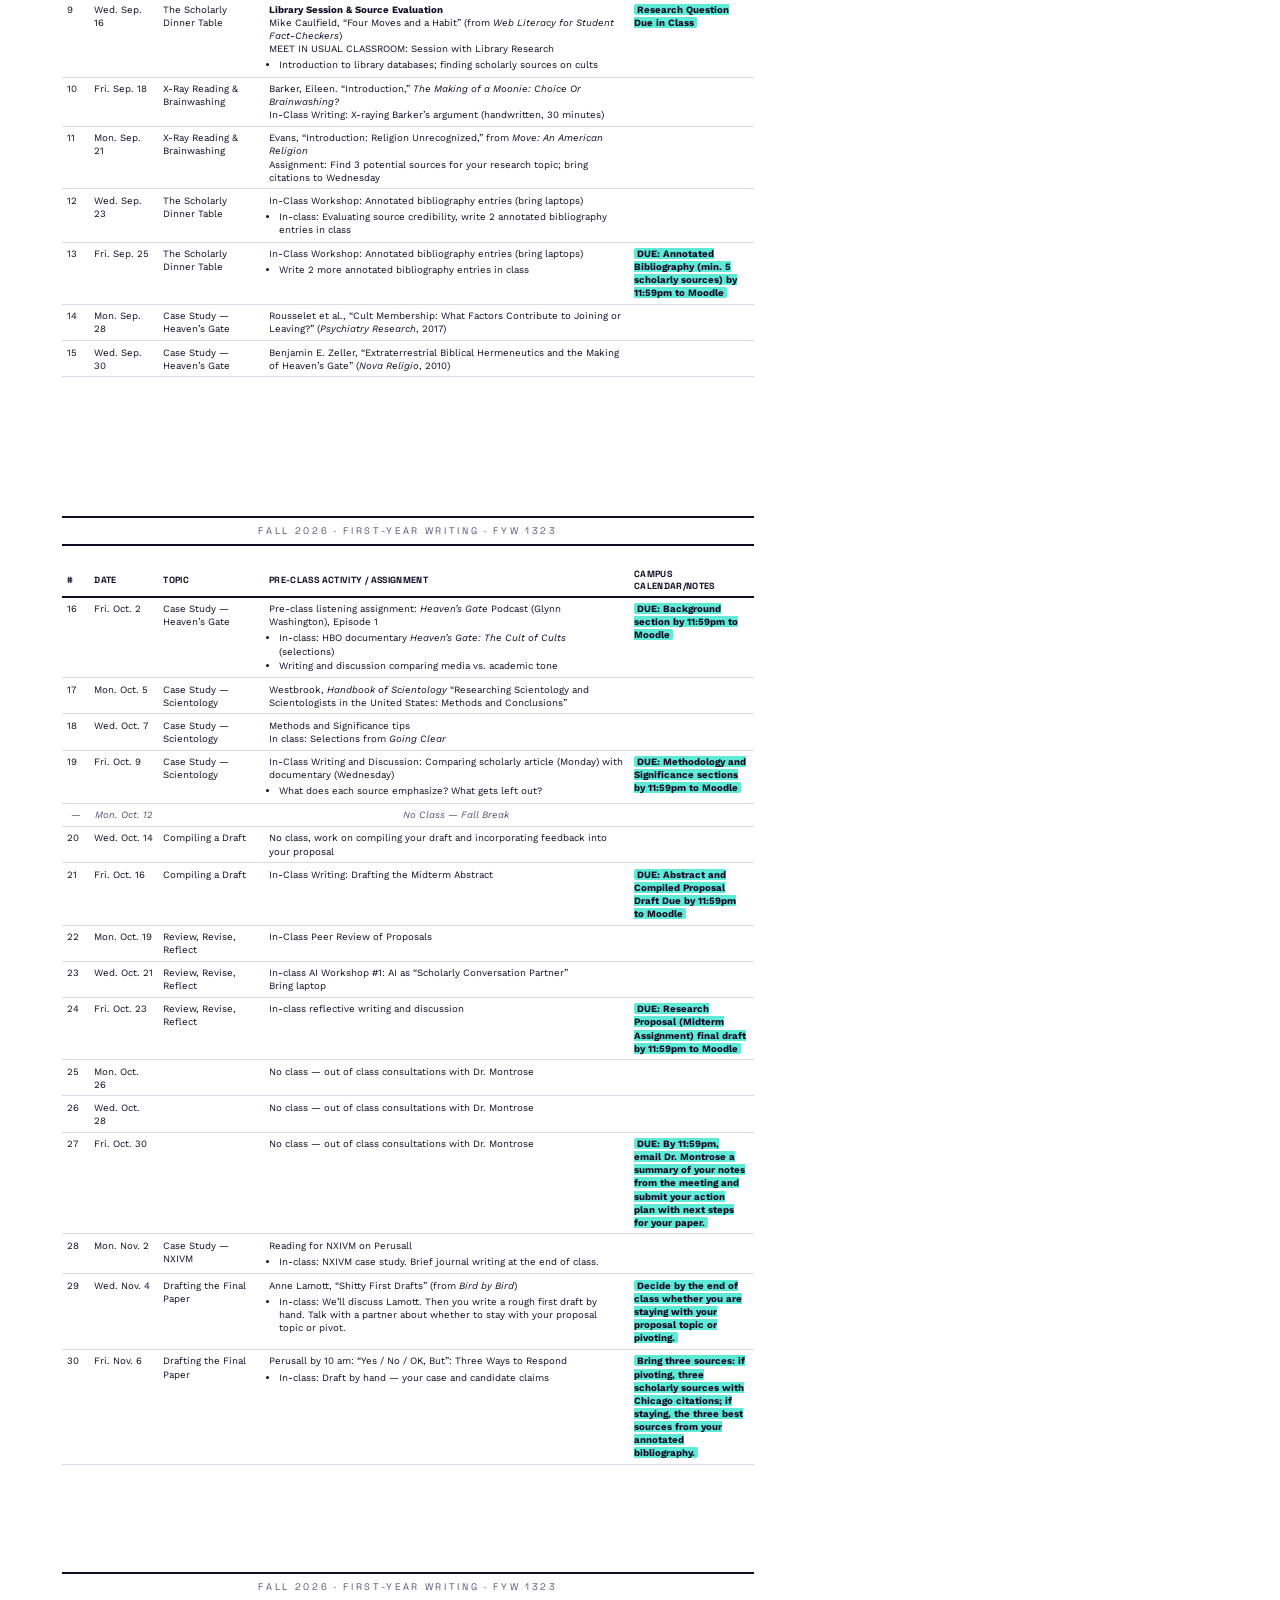
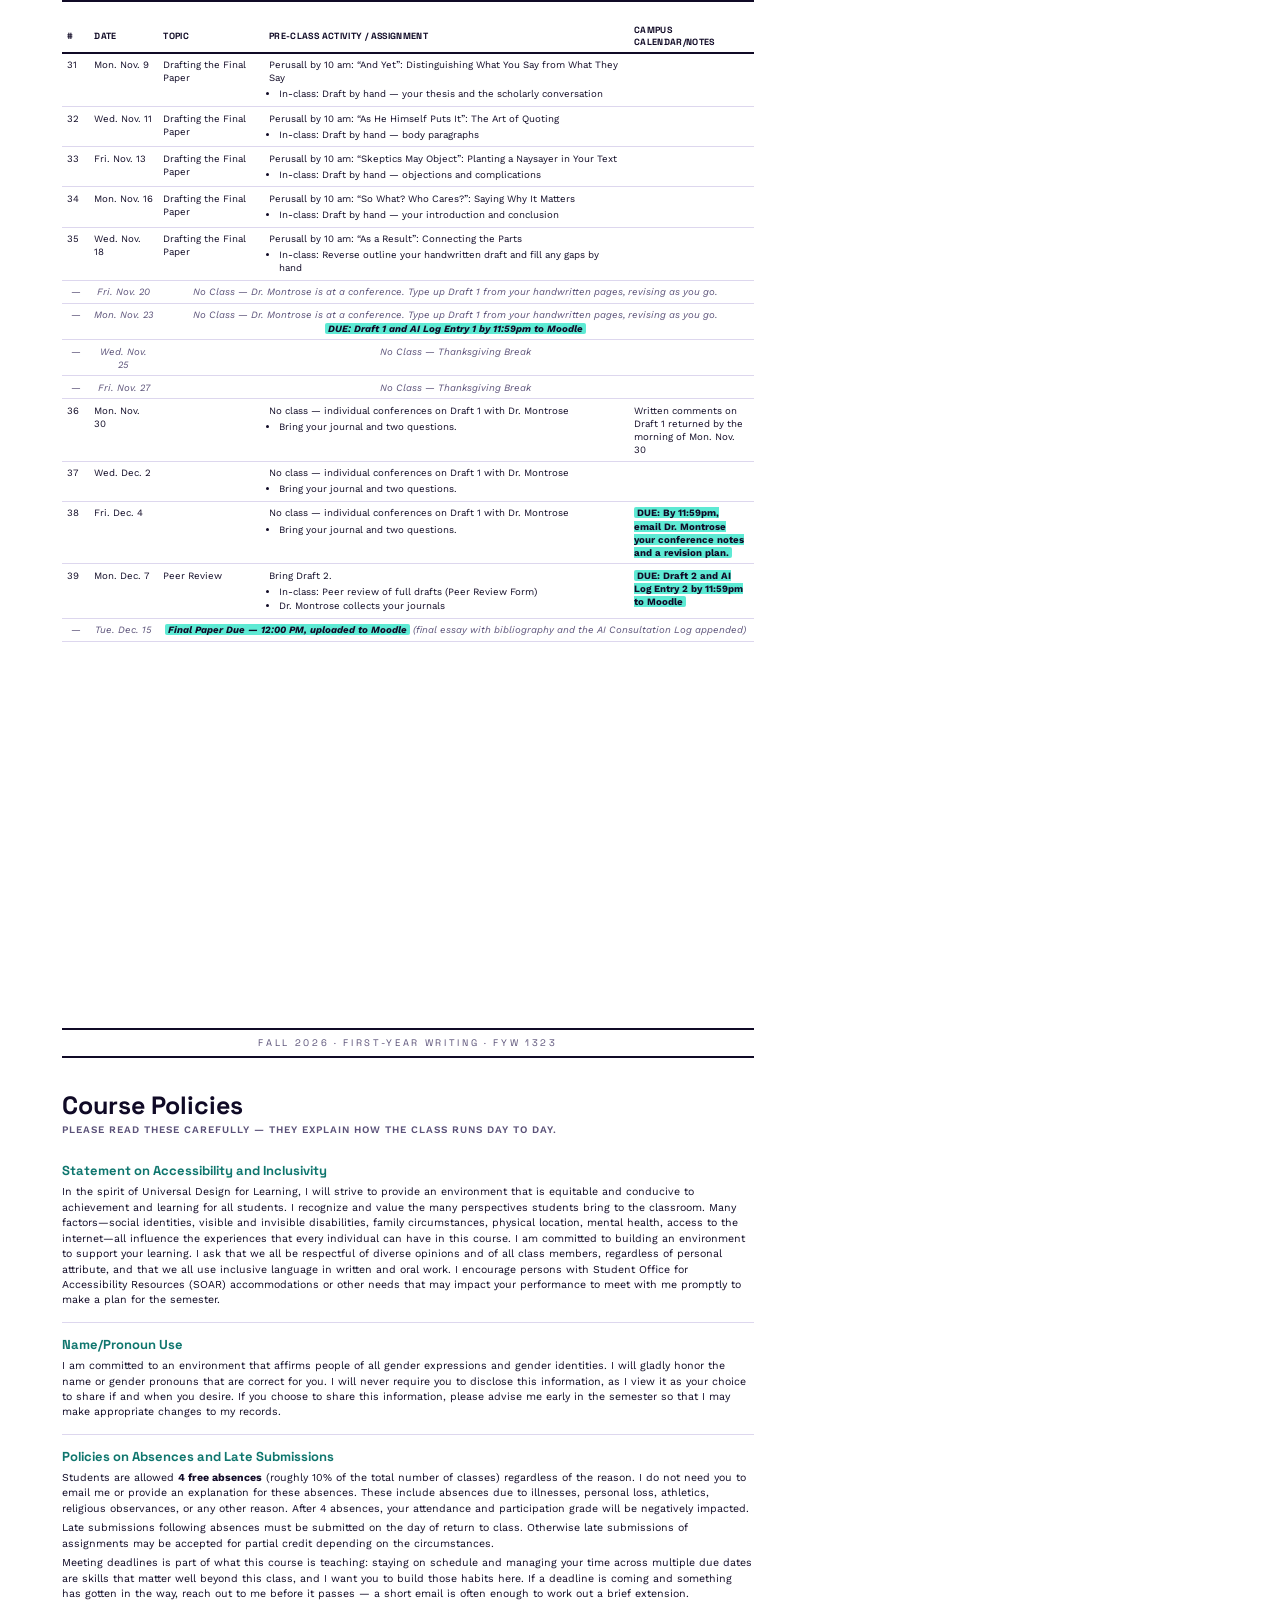
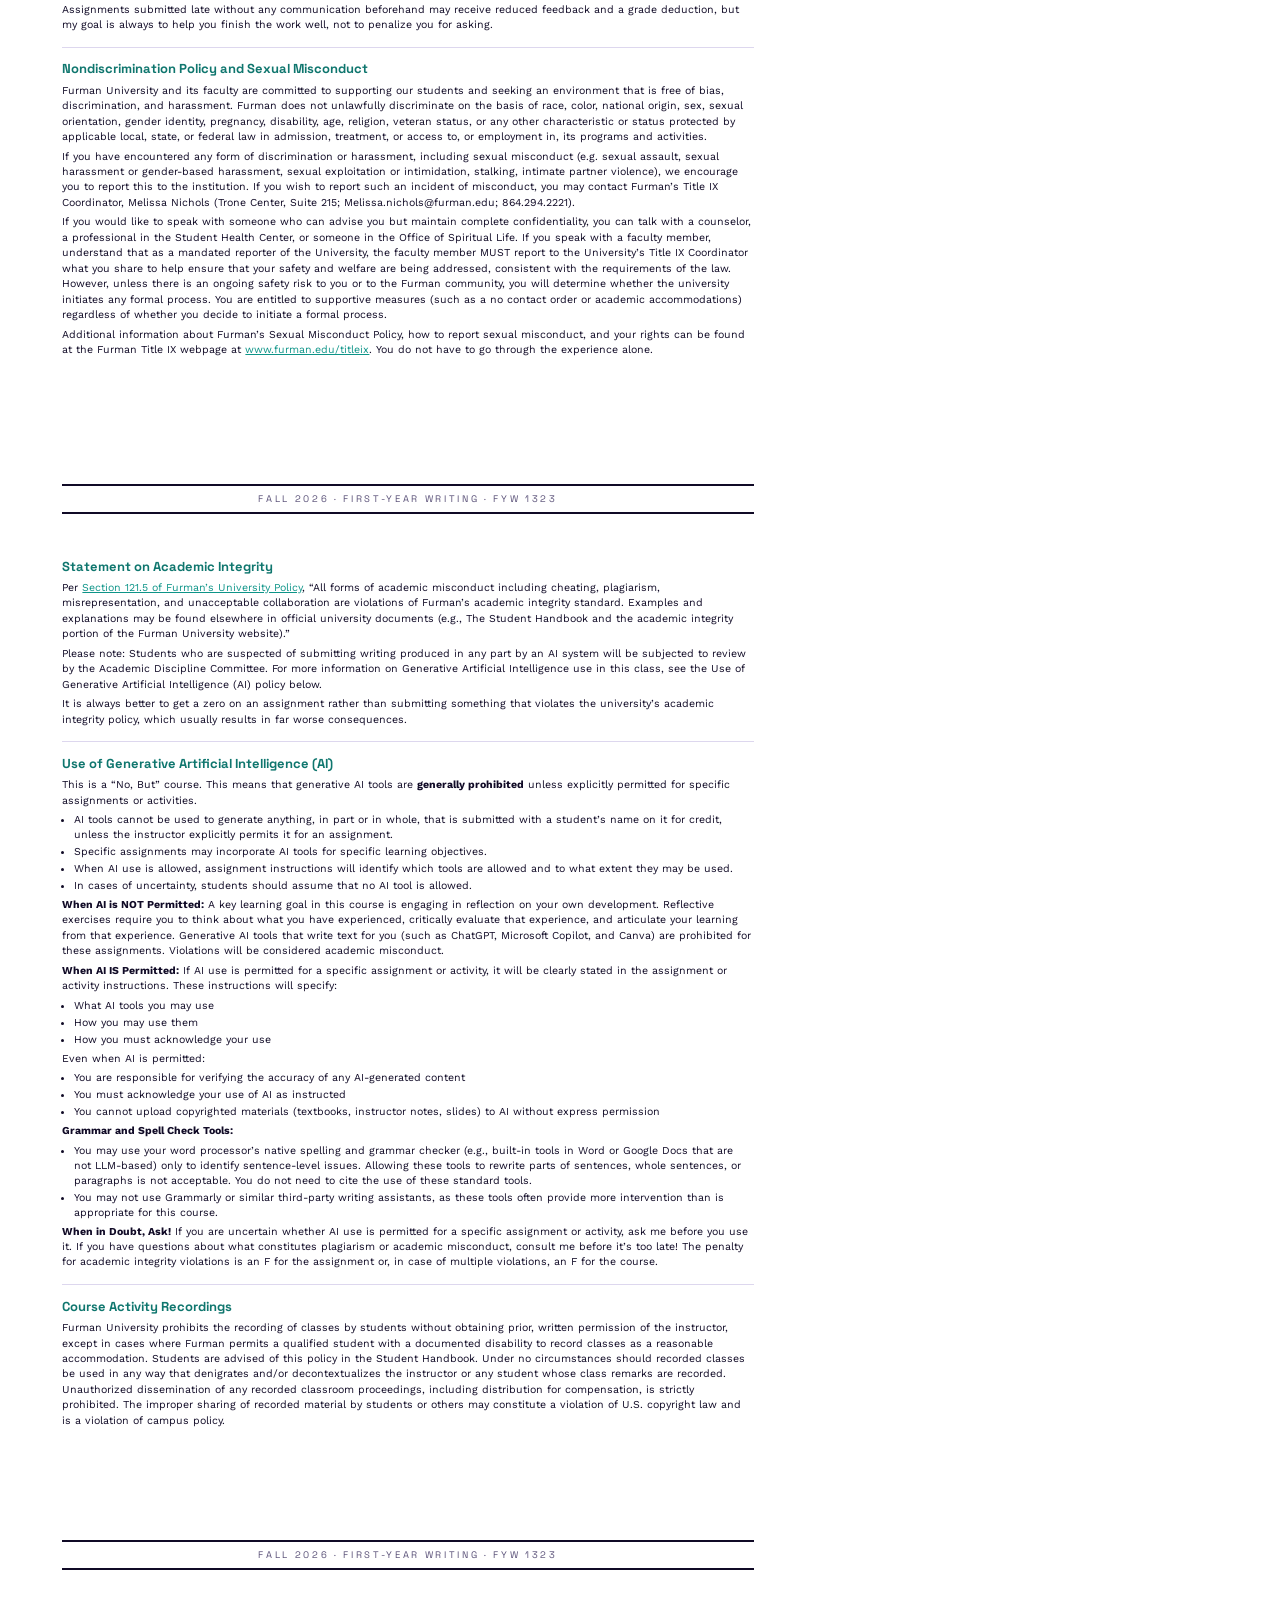
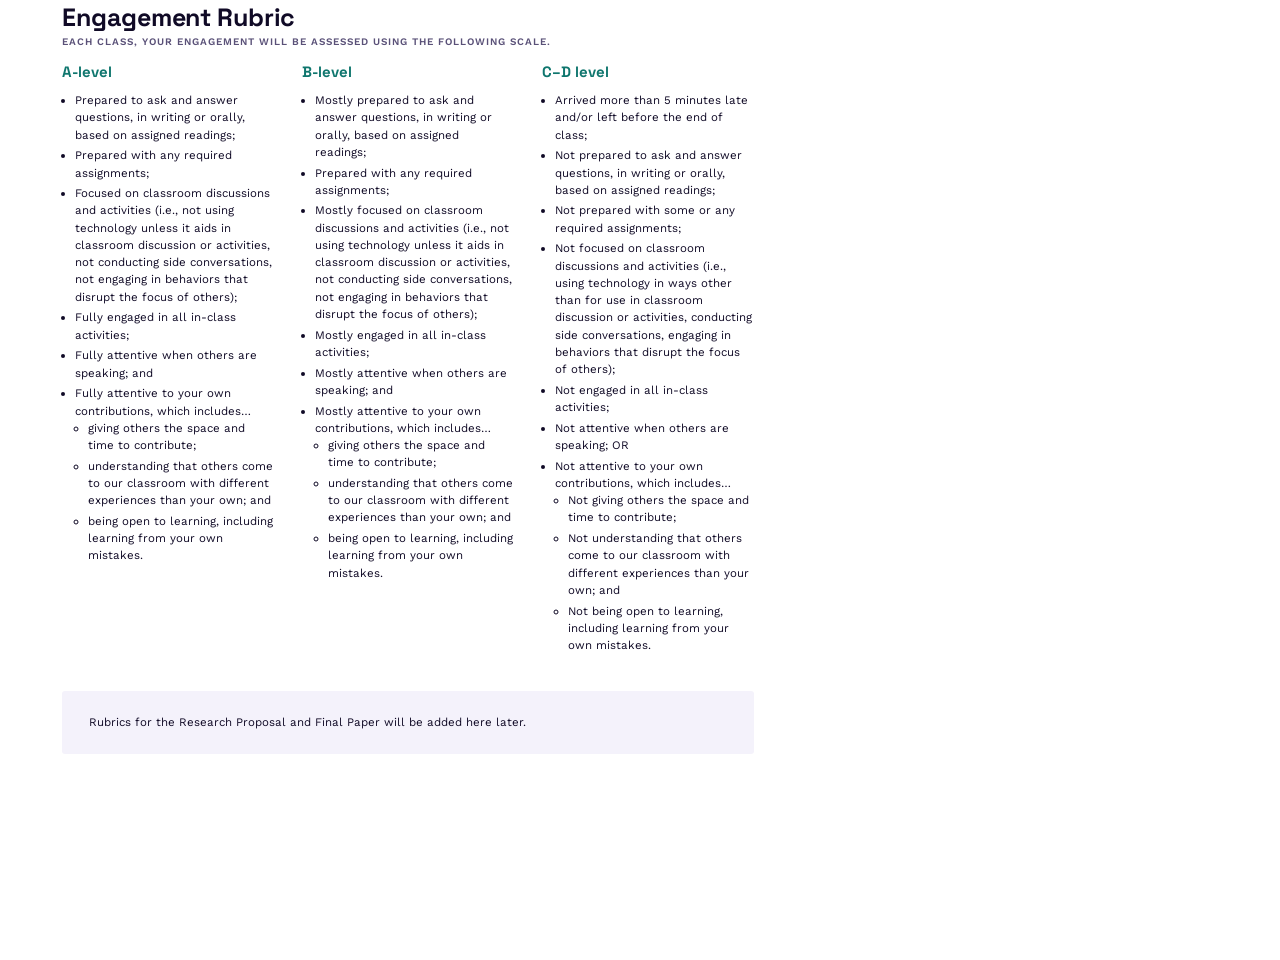
==== commit b8613958: "Fill in final-paper schedule (Nov 2 - Dec 15) from assignment sheet Adds They Say / I Say readings, " ====
--- a/print-pdf/fyw-syllabus.html
+++ b/print-pdf/fyw-syllabus.html
@@ -143,16 +143,16 @@
 <tr><td class="num-col">12</td><td class="date-col">Wed. Sep. 23</td><td>The Scholarly Dinner Table</td><td>In-Class Workshop: Annotated bibliography entries (bring laptops)<ul><li>In-class: Evaluating source credibility, write 2 annotated bibliography entries in class</li></ul></td><td></td></tr>
 <tr><td class="num-col">13</td><td class="date-col">Fri. Sep. 25</td><td>The Scholarly Dinner Table</td><td>In-Class Workshop: Annotated bibliography entries (bring laptops)<ul><li>Write 2 more annotated bibliography entries in class</li></ul></td><td><mark>DUE: Annotated Bibliography (min. 5 scholarly sources) by 11:59pm to Moodle</mark></td></tr>
 <tr><td class="num-col">14</td><td class="date-col">Mon. Sep. 28</td><td>Case Study &mdash; Heaven&rsquo;s Gate</td><td>Rousselet et al., &ldquo;Cult Membership: What Factors Contribute to Joining or Leaving?&rdquo; (<em>Psychiatry Research</em>, 2017)</td><td></td></tr>
-<tr><td class="num-col">15</td><td class="date-col">Wed. Sep. 30</td><td>Case Study &mdash; Heaven&rsquo;s Gate</td><td>Benjamin E. Zeller, &ldquo;Extraterrestrial Biblical Hermeneutics and the Making of Heaven&rsquo;s Gate&rdquo; (<em>Nova Religio</em>, 2010)</td><td></td></tr>
-<tr><td class="num-col">16</td><td class="date-col">Fri. Oct. 2</td><td>Case Study &mdash; Heaven&rsquo;s Gate</td><td>Pre-class listening assignment: <em>Heaven&rsquo;s Gate</em> Podcast (Glynn Washington), Episode 1<ul><li>In-class: HBO documentary <em>Heaven&rsquo;s Gate: The Cult of Cults</em> (selections)</li><li>Writing and discussion comparing media vs. academic tone</li></ul></td><td><mark>DUE: Background section by 11:59pm to Moodle</mark></td></tr>
+<tr><td class="num-col">15</td><td class="date-col">Wed. Sep. 30</td><td>Case Study &mdash; Heaven&rsquo;s Gate</td><td>Benjamin E. Zeller, &ldquo;Extraterrestrial Biblical Hermeneutics and the Making of Heaven&rsquo;s Gate&rdquo; (<em>Nova Religio</em>, 2010)</td><td></td></tr></tbody></table></div>
+</div>
+
+
+<div class="page">
+  <div class="runhead">Fall 2026 &middot; First-Year Writing &middot; FYW 1323</div>
+  <div class="pad" style="margin-top:0.18in;"><table class="sched"><thead><tr><th style="width:0.28in">#</th><th style="width:0.72in">Date</th><th style="width:1.1in">Topic</th><th>Pre-class Activity / Assignment</th><th style="width:1.3in">Campus Calendar/Notes</th></tr></thead><tbody><tr><td class="num-col">16</td><td class="date-col">Fri. Oct. 2</td><td>Case Study &mdash; Heaven&rsquo;s Gate</td><td>Pre-class listening assignment: <em>Heaven&rsquo;s Gate</em> Podcast (Glynn Washington), Episode 1<ul><li>In-class: HBO documentary <em>Heaven&rsquo;s Gate: The Cult of Cults</em> (selections)</li><li>Writing and discussion comparing media vs. academic tone</li></ul></td><td><mark>DUE: Background section by 11:59pm to Moodle</mark></td></tr>
 <tr><td class="num-col">17</td><td class="date-col">Mon. Oct. 5</td><td>Case Study &mdash; Scientology</td><td>Westbrook, <em>Handbook of Scientology</em> &ldquo;Researching Scientology and Scientologists in the United States: Methods and Conclusions&rdquo;</td><td></td></tr>
-<tr><td class="num-col">18</td><td class="date-col">Wed. Oct. 7</td><td>Case Study &mdash; Scientology</td><td>Gerald Graff, &ldquo;They Say / I Say&rdquo;: The Moves That Matter in Academic Writing, with readings<br>In class: Selections from <em>Going Clear</em></td><td></td></tr></tbody></table></div>
-</div>
-
-
-<div class="page">
-  <div class="runhead">Fall 2026 &middot; First-Year Writing &middot; FYW 1323</div>
-  <div class="pad" style="margin-top:0.18in;"><table class="sched"><thead><tr><th style="width:0.28in">#</th><th style="width:0.72in">Date</th><th style="width:1.1in">Topic</th><th>Pre-class Activity / Assignment</th><th style="width:1.3in">Campus Calendar/Notes</th></tr></thead><tbody><tr><td class="num-col">19</td><td class="date-col">Fri. Oct. 9</td><td>Case Study &mdash; Scientology</td><td>In-Class Writing and Discussion: Comparing scholarly article (Monday) with documentary (Wednesday)<ul><li>What does each source emphasize? What gets left out?</li></ul></td><td><mark>DUE: Methodology and Significance sections by 11:59pm to Moodle</mark></td></tr>
+<tr><td class="num-col">18</td><td class="date-col">Wed. Oct. 7</td><td>Case Study &mdash; Scientology</td><td>Methods and Significance tips<br>In class: Selections from <em>Going Clear</em></td><td></td></tr>
+<tr><td class="num-col">19</td><td class="date-col">Fri. Oct. 9</td><td>Case Study &mdash; Scientology</td><td>In-Class Writing and Discussion: Comparing scholarly article (Monday) with documentary (Wednesday)<ul><li>What does each source emphasize? What gets left out?</li></ul></td><td><mark>DUE: Methodology and Significance sections by 11:59pm to Moodle</mark></td></tr>
 <tr class="noclass-row"><td>&mdash;</td><td>Mon. Oct. 12</td><td colspan="3">No Class &mdash; Fall Break</td></tr>
 <tr><td class="num-col">20</td><td class="date-col">Wed. Oct. 14</td><td>Compiling a Draft</td><td>No class, work on compiling your draft and incorporating feedback into your proposal</td><td></td></tr>
 <tr><td class="num-col">21</td><td class="date-col">Fri. Oct. 16</td><td>Compiling a Draft</td><td>In-Class Writing: Drafting the Midterm Abstract</td><td><mark>DUE: Abstract and Compiled Proposal Draft Due by 11:59pm to Moodle</mark></td></tr>
@@ -162,23 +162,28 @@
 <tr><td class="num-col">25</td><td class="date-col">Mon. Oct. 26</td><td></td><td>No class &mdash; out of class consultations with Dr. Montrose</td><td></td></tr>
 <tr><td class="num-col">26</td><td class="date-col">Wed. Oct. 28</td><td></td><td>No class &mdash; out of class consultations with Dr. Montrose</td><td></td></tr>
 <tr><td class="num-col">27</td><td class="date-col">Fri. Oct. 30</td><td></td><td>No class &mdash; out of class consultations with Dr. Montrose</td><td><mark>DUE: By 11:59pm, email Dr. Montrose a summary of your notes from the meeting and submit your action plan with next steps for your paper.</mark></td></tr>
-<tr><td class="num-col">28</td><td class="date-col">Mon. Nov. 2</td><td></td><td>Case Study: NXIVM (reading TBD)</td><td></td></tr>
-<tr><td class="num-col">29</td><td class="date-col">Wed. Nov. 4</td><td></td><td>Anne Lamott, &ldquo;Shitty First Drafts&rdquo; (from <em>Bird by Bird</em>)</td><td></td></tr>
-<tr><td class="num-col">30</td><td class="date-col">Fri. Nov. 6</td><td></td><td></td><td></td></tr>
-<tr><td class="num-col">31</td><td class="date-col">Mon. Nov. 9</td><td></td><td></td><td></td></tr>
-<tr><td class="num-col">32</td><td class="date-col">Wed. Nov. 11</td><td></td><td></td><td></td></tr>
-<tr><td class="num-col">33</td><td class="date-col">Fri. Nov. 13</td><td></td><td></td><td></td></tr>
-<tr><td class="num-col">34</td><td class="date-col">Mon. Nov. 16</td><td></td><td></td><td></td></tr>
-<tr><td class="num-col">35</td><td class="date-col">Wed. Nov. 18</td><td></td><td></td><td></td></tr>
-<tr class="noclass-row"><td>&mdash;</td><td>Fri. Nov. 20</td><td colspan="3">No Class &mdash; Dr. Montrose is at a conference. Work on your final paper.</td></tr>
-<tr class="noclass-row"><td>&mdash;</td><td>Mon. Nov. 23</td><td colspan="3">No Class &mdash; Dr. Montrose is at a conference. Work on your final paper.</td></tr>
+<tr><td class="num-col">28</td><td class="date-col">Mon. Nov. 2</td><td>Case Study &mdash; NXIVM</td><td>Reading for NXIVM on Perusall<ul><li>In-class: NXIVM case study. Brief journal writing at the end of class.</li></ul></td><td></td></tr>
+<tr><td class="num-col">29</td><td class="date-col">Wed. Nov. 4</td><td>Drafting the Final Paper</td><td>Anne Lamott, &ldquo;Shitty First Drafts&rdquo; (from <em>Bird by Bird</em>)<ul><li>In-class: We&rsquo;ll discuss Lamott. Then you write a rough first draft by hand. Talk with a partner about whether to stay with your proposal topic or pivot.</li></ul></td><td><mark>Decide by the end of class whether you are staying with your proposal topic or pivoting.</mark></td></tr>
+<tr><td class="num-col">30</td><td class="date-col">Fri. Nov. 6</td><td>Drafting the Final Paper</td><td>Perusall by 10 am: &ldquo;Yes / No / OK, But&rdquo;: Three Ways to Respond<ul><li>In-class: Draft by hand &mdash; your case and candidate claims</li></ul></td><td><mark>Bring three sources: if pivoting, three scholarly sources with Chicago citations; if staying, the three best sources from your annotated bibliography.</mark></td></tr></tbody></table></div>
+</div>
+
+
+<div class="page">
+  <div class="runhead">Fall 2026 &middot; First-Year Writing &middot; FYW 1323</div>
+  <div class="pad" style="margin-top:0.18in;"><table class="sched"><thead><tr><th style="width:0.28in">#</th><th style="width:0.72in">Date</th><th style="width:1.1in">Topic</th><th>Pre-class Activity / Assignment</th><th style="width:1.3in">Campus Calendar/Notes</th></tr></thead><tbody><tr><td class="num-col">31</td><td class="date-col">Mon. Nov. 9</td><td>Drafting the Final Paper</td><td>Perusall by 10 am: &ldquo;And Yet&rdquo;: Distinguishing What You Say from What They Say<ul><li>In-class: Draft by hand &mdash; your thesis and the scholarly conversation</li></ul></td><td></td></tr>
+<tr><td class="num-col">32</td><td class="date-col">Wed. Nov. 11</td><td>Drafting the Final Paper</td><td>Perusall by 10 am: &ldquo;As He Himself Puts It&rdquo;: The Art of Quoting<ul><li>In-class: Draft by hand &mdash; body paragraphs</li></ul></td><td></td></tr>
+<tr><td class="num-col">33</td><td class="date-col">Fri. Nov. 13</td><td>Drafting the Final Paper</td><td>Perusall by 10 am: &ldquo;Skeptics May Object&rdquo;: Planting a Naysayer in Your Text<ul><li>In-class: Draft by hand &mdash; objections and complications</li></ul></td><td></td></tr>
+<tr><td class="num-col">34</td><td class="date-col">Mon. Nov. 16</td><td>Drafting the Final Paper</td><td>Perusall by 10 am: &ldquo;So What? Who Cares?&rdquo;: Saying Why It Matters<ul><li>In-class: Draft by hand &mdash; your introduction and conclusion</li></ul></td><td></td></tr>
+<tr><td class="num-col">35</td><td class="date-col">Wed. Nov. 18</td><td>Drafting the Final Paper</td><td>Perusall by 10 am: &ldquo;As a Result&rdquo;: Connecting the Parts<ul><li>In-class: Reverse outline your handwritten draft and fill any gaps by hand</li></ul></td><td></td></tr>
+<tr class="noclass-row"><td>&mdash;</td><td>Fri. Nov. 20</td><td colspan="3">No Class &mdash; Dr. Montrose is at a conference. Type up Draft 1 from your handwritten pages, revising as you go.</td></tr>
+<tr class="noclass-row"><td>&mdash;</td><td>Mon. Nov. 23</td><td colspan="3">No Class &mdash; Dr. Montrose is at a conference. Type up Draft 1 from your handwritten pages, revising as you go.<br><mark>DUE: Draft 1 and AI Log Entry 1 by 11:59pm to Moodle</mark></td></tr>
 <tr class="noclass-row"><td>&mdash;</td><td>Wed. Nov. 25</td><td colspan="3">No Class &mdash; Thanksgiving Break</td></tr>
 <tr class="noclass-row"><td>&mdash;</td><td>Fri. Nov. 27</td><td colspan="3">No Class &mdash; Thanksgiving Break</td></tr>
-<tr><td class="num-col">36</td><td class="date-col">Mon. Nov. 30</td><td></td><td></td><td></td></tr>
-<tr><td class="num-col">37</td><td class="date-col">Wed. Dec. 2</td><td></td><td></td><td></td></tr>
-<tr><td class="num-col">38</td><td class="date-col">Fri. Dec. 4</td><td></td><td></td><td></td></tr>
-<tr><td class="num-col">39</td><td class="date-col">Mon. Dec. 7</td><td>Peer Review</td><td></td><td></td></tr>
-<tr class="noclass-row"><td>&mdash;</td><td>Tue. Dec. 15</td><td colspan="3"><mark>Final Paper Due &mdash; 12:00 PM, uploaded to Moodle</mark></td></tr></tbody></table></div>
+<tr><td class="num-col">36</td><td class="date-col">Mon. Nov. 30</td><td></td><td>No class &mdash; individual conferences on Draft 1 with Dr. Montrose<ul><li>Bring your journal and two questions.</li></ul></td><td>Written comments on Draft 1 returned by the morning of Mon. Nov. 30</td></tr>
+<tr><td class="num-col">37</td><td class="date-col">Wed. Dec. 2</td><td></td><td>No class &mdash; individual conferences on Draft 1 with Dr. Montrose<ul><li>Bring your journal and two questions.</li></ul></td><td></td></tr>
+<tr><td class="num-col">38</td><td class="date-col">Fri. Dec. 4</td><td></td><td>No class &mdash; individual conferences on Draft 1 with Dr. Montrose<ul><li>Bring your journal and two questions.</li></ul></td><td><mark>DUE: By 11:59pm, email Dr. Montrose your conference notes and a revision plan.</mark></td></tr>
+<tr><td class="num-col">39</td><td class="date-col">Mon. Dec. 7</td><td>Peer Review</td><td>Bring Draft 2.<ul><li>In-class: Peer review of full drafts (Peer Review Form)</li><li>Dr. Montrose collects your journals</li></ul></td><td><mark>DUE: Draft 2 and AI Log Entry 2 by 11:59pm to Moodle</mark></td></tr>
+<tr class="noclass-row"><td>&mdash;</td><td>Tue. Dec. 15</td><td colspan="3"><mark>Final Paper Due &mdash; 12:00 PM, uploaded to Moodle</mark> (final essay with bibliography and the AI Consultation Log appended)</td></tr></tbody></table></div>
 </div>
 
 
